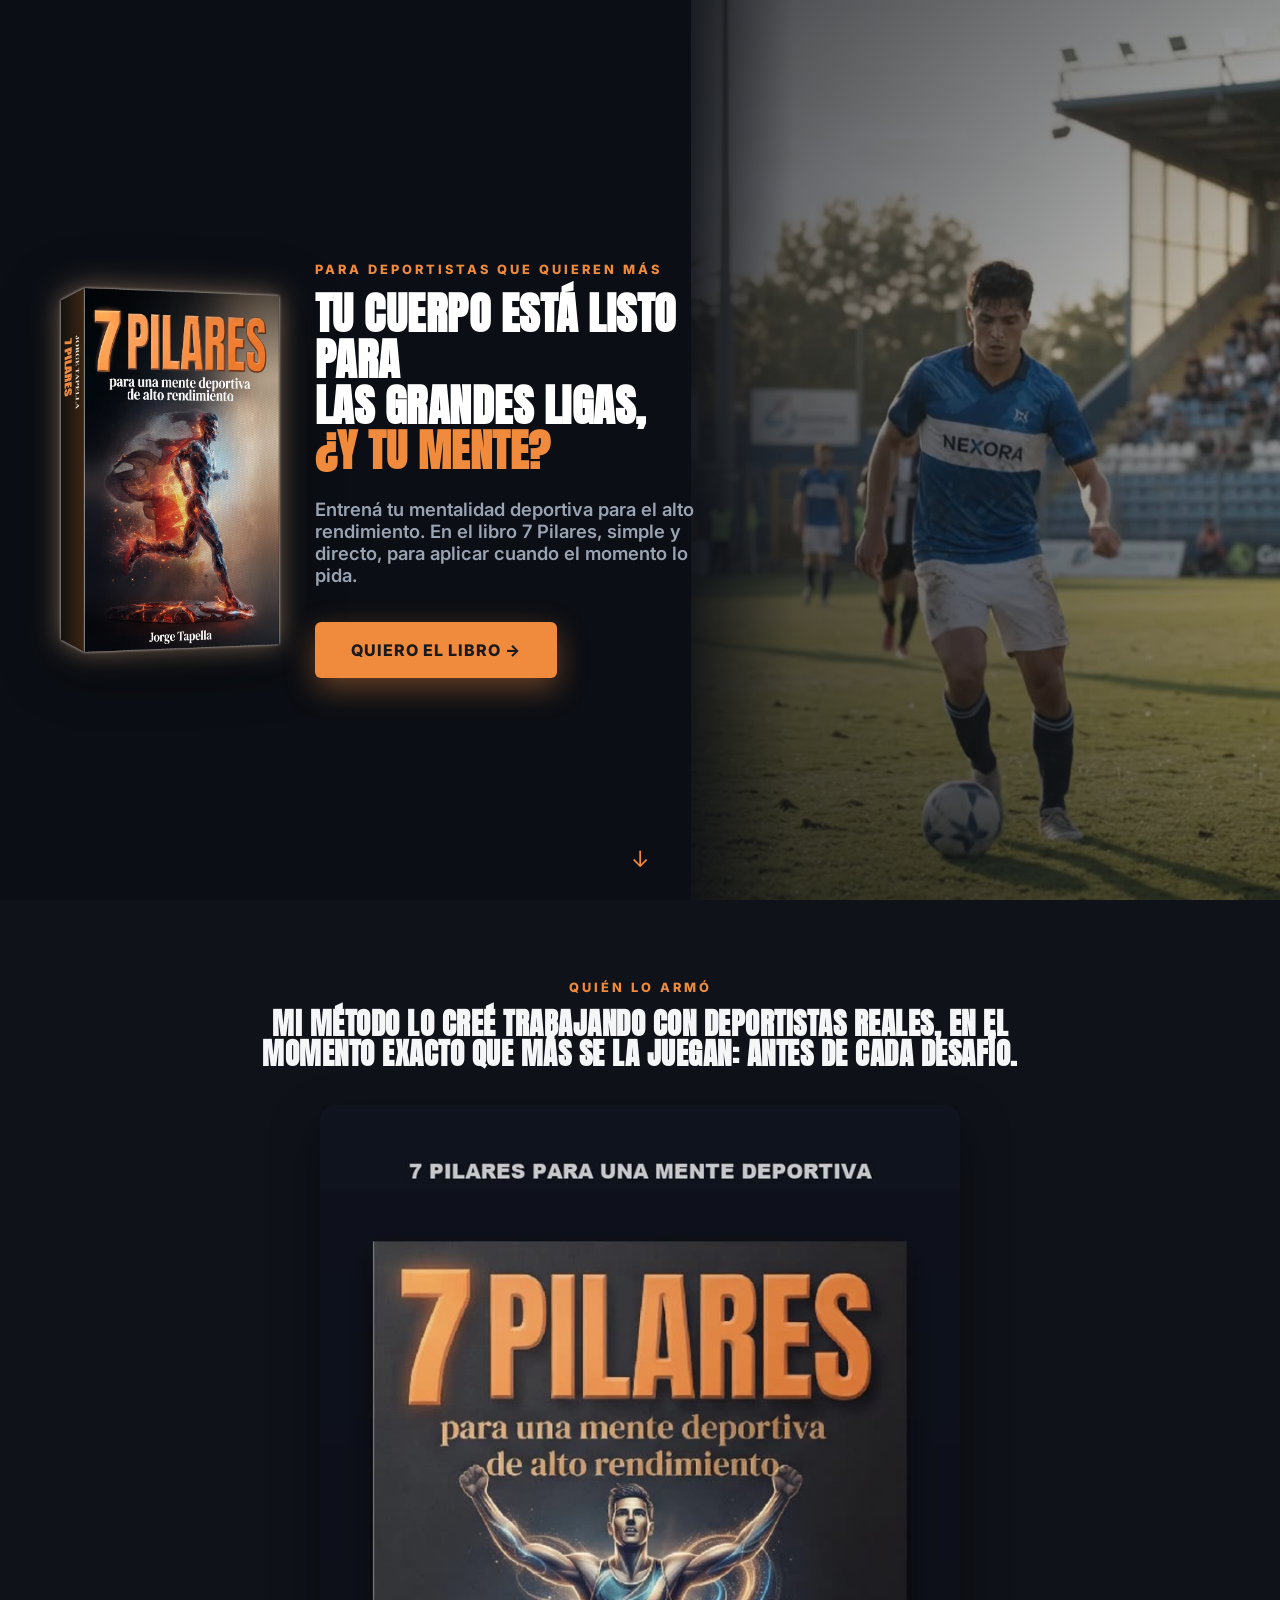
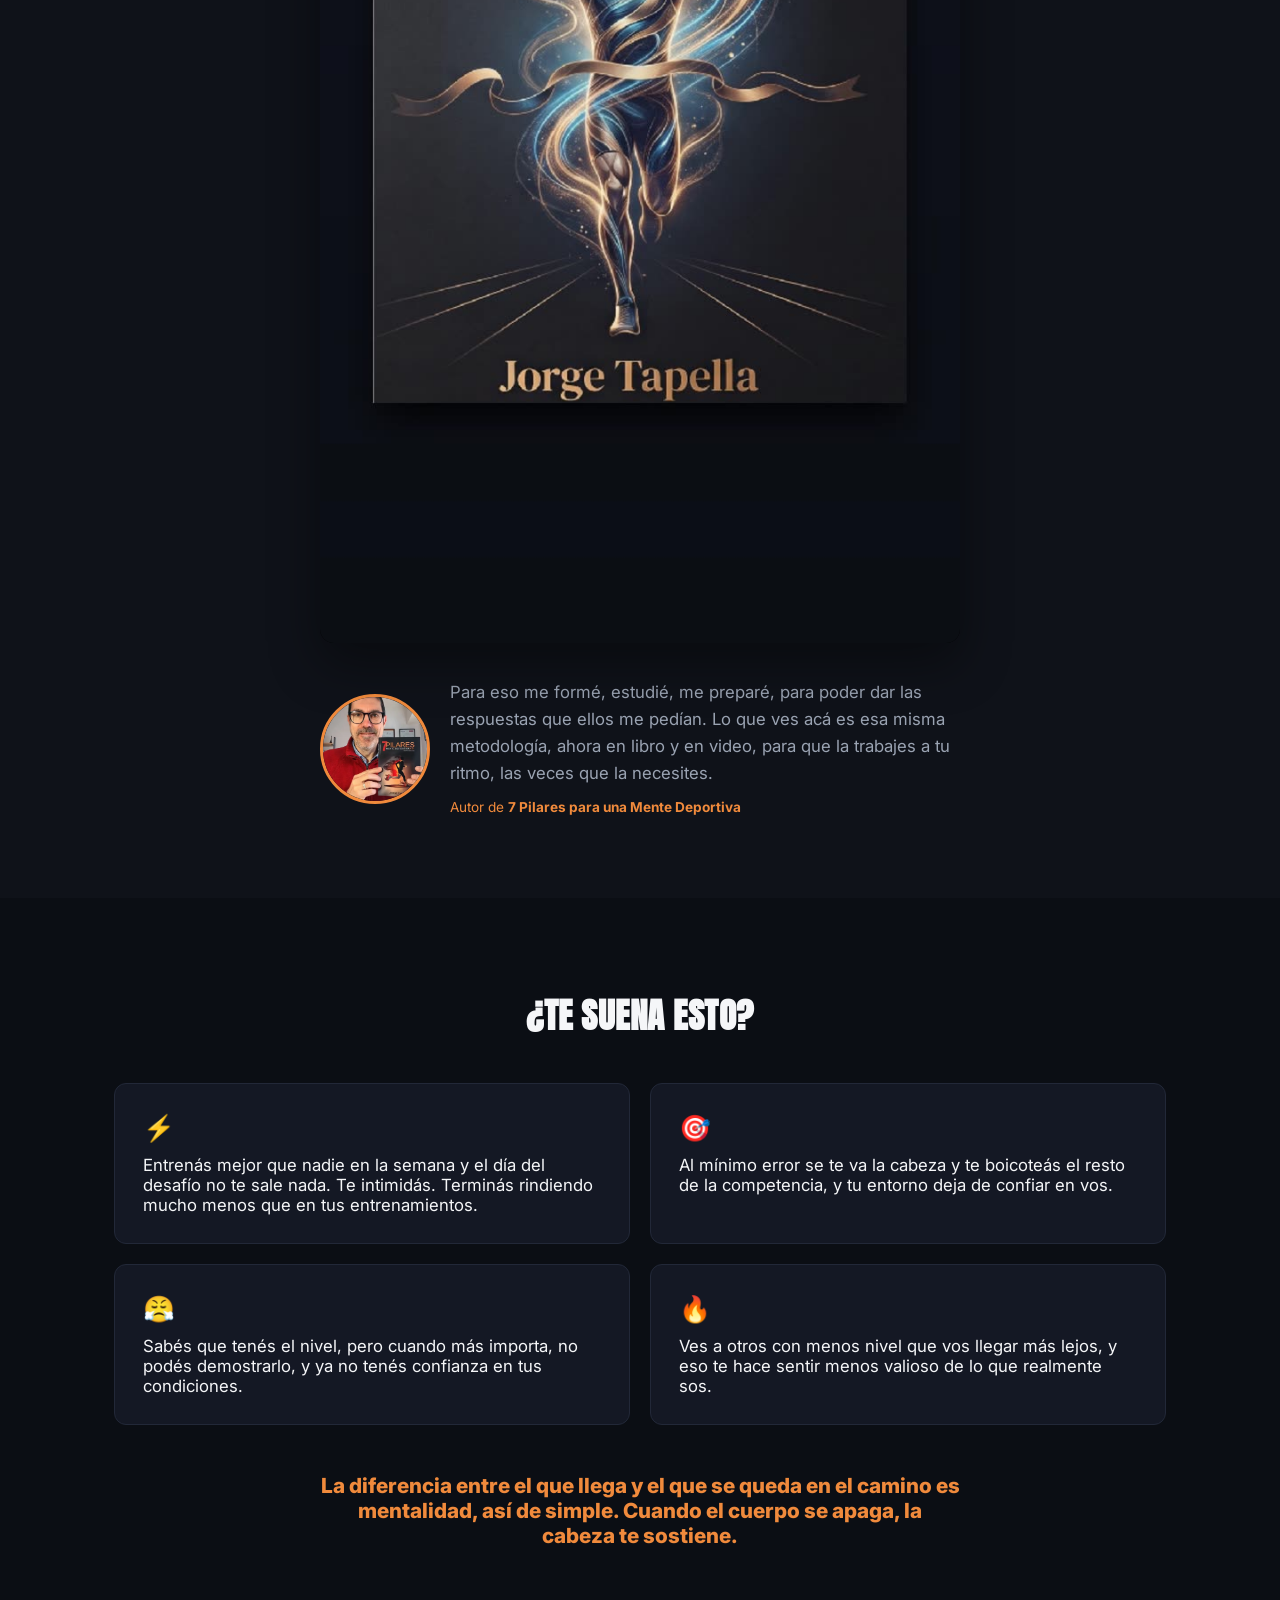
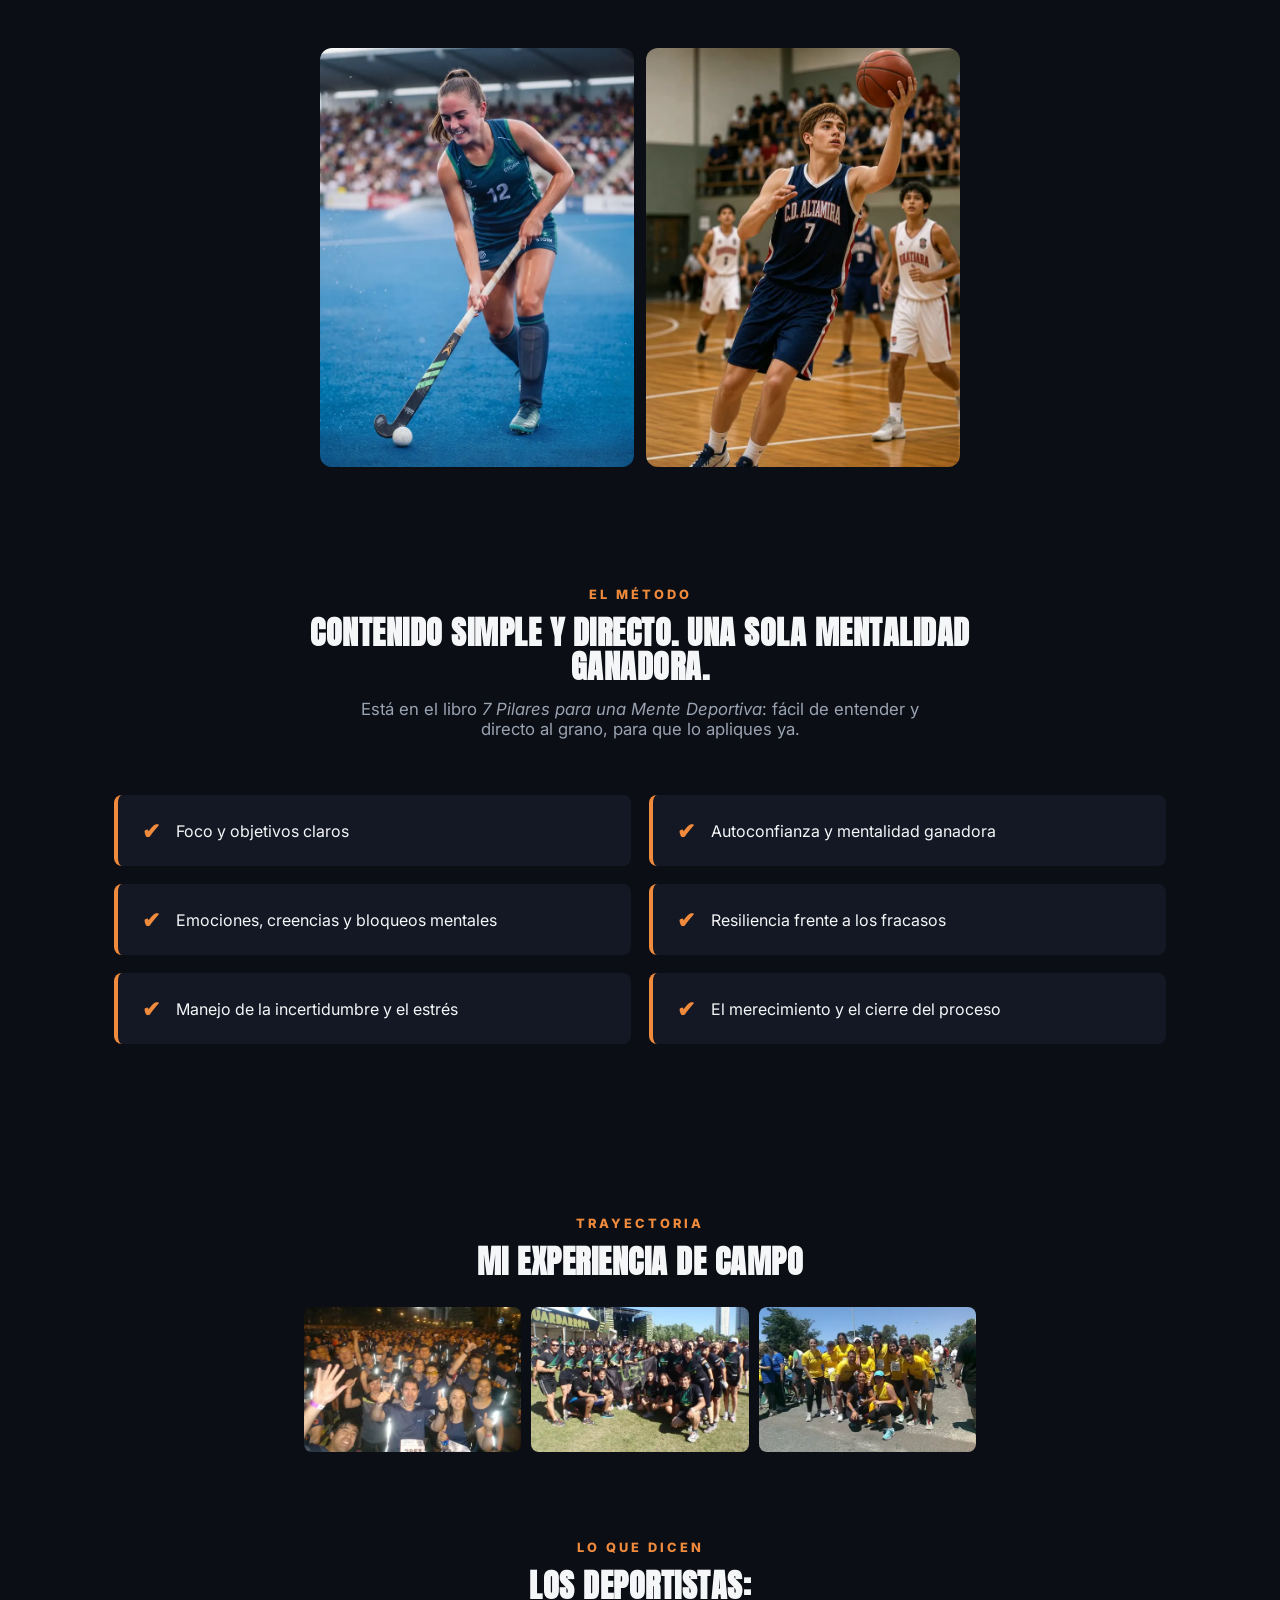
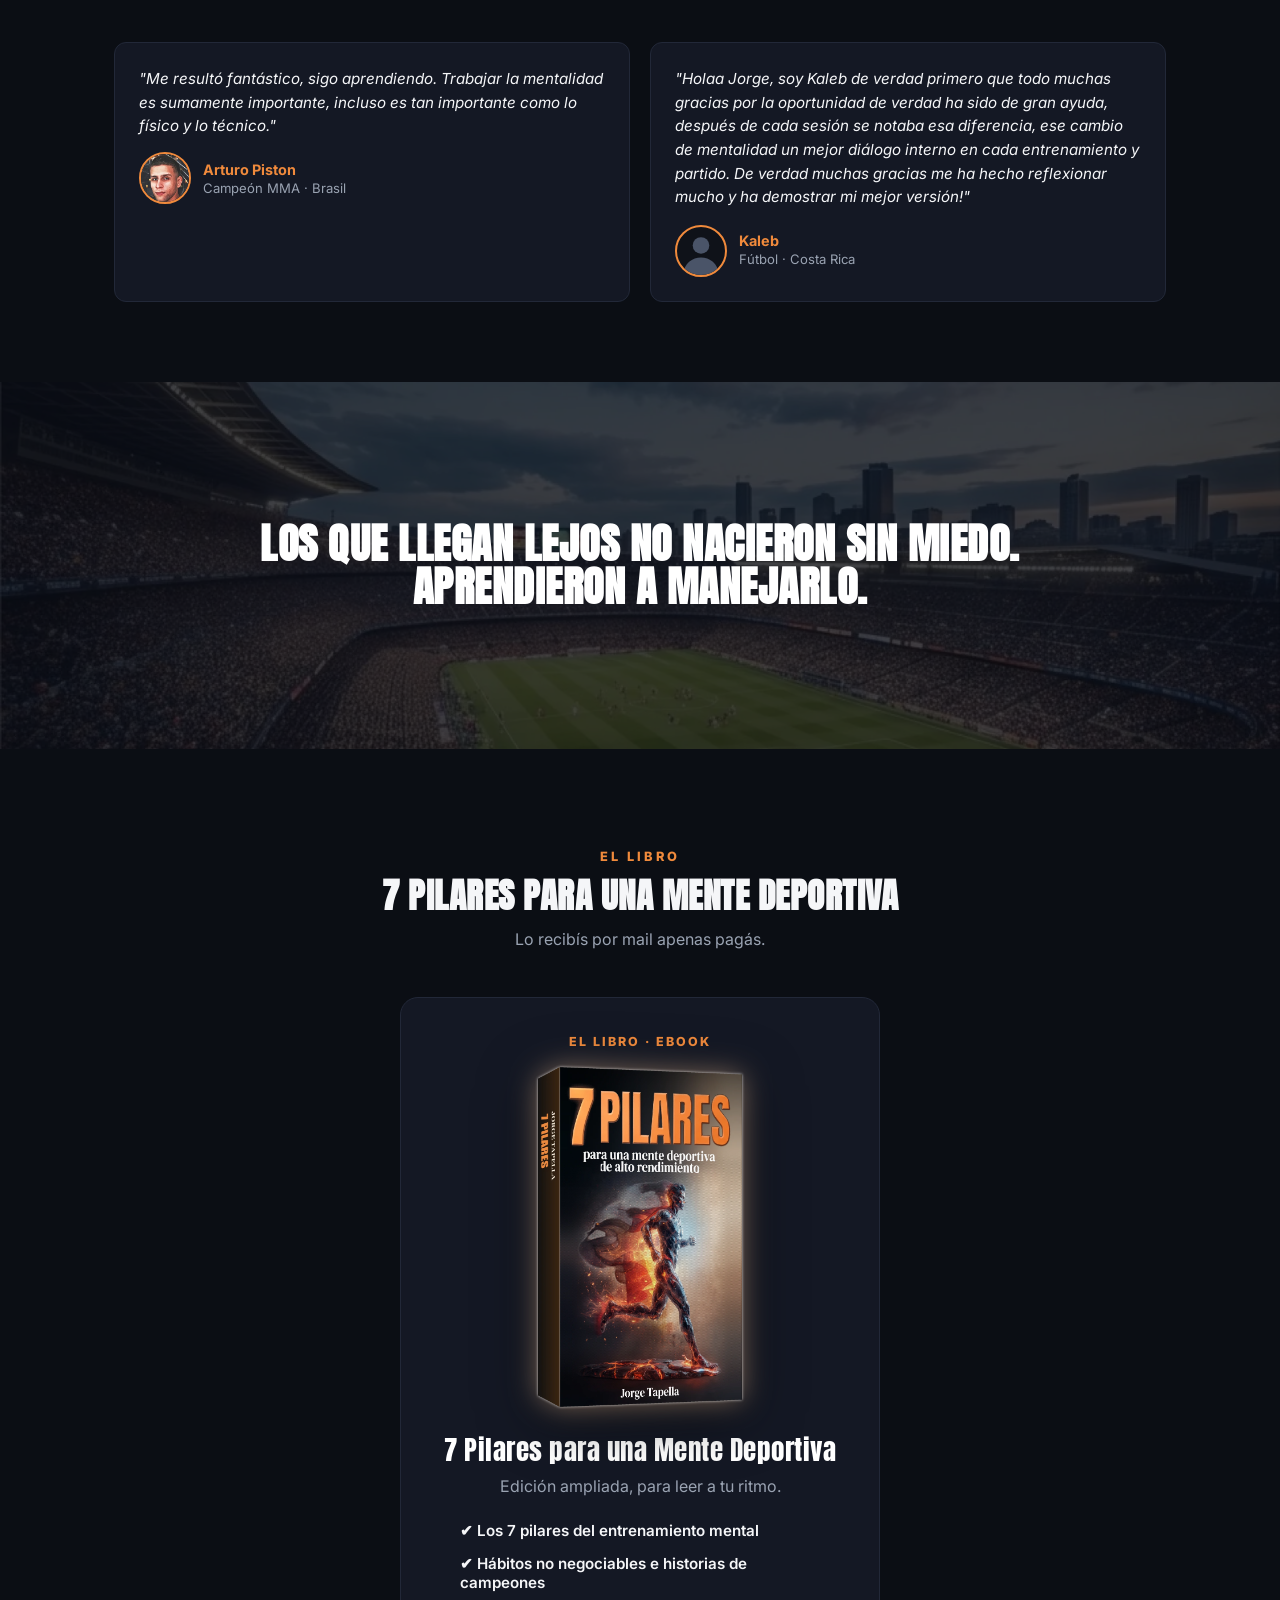
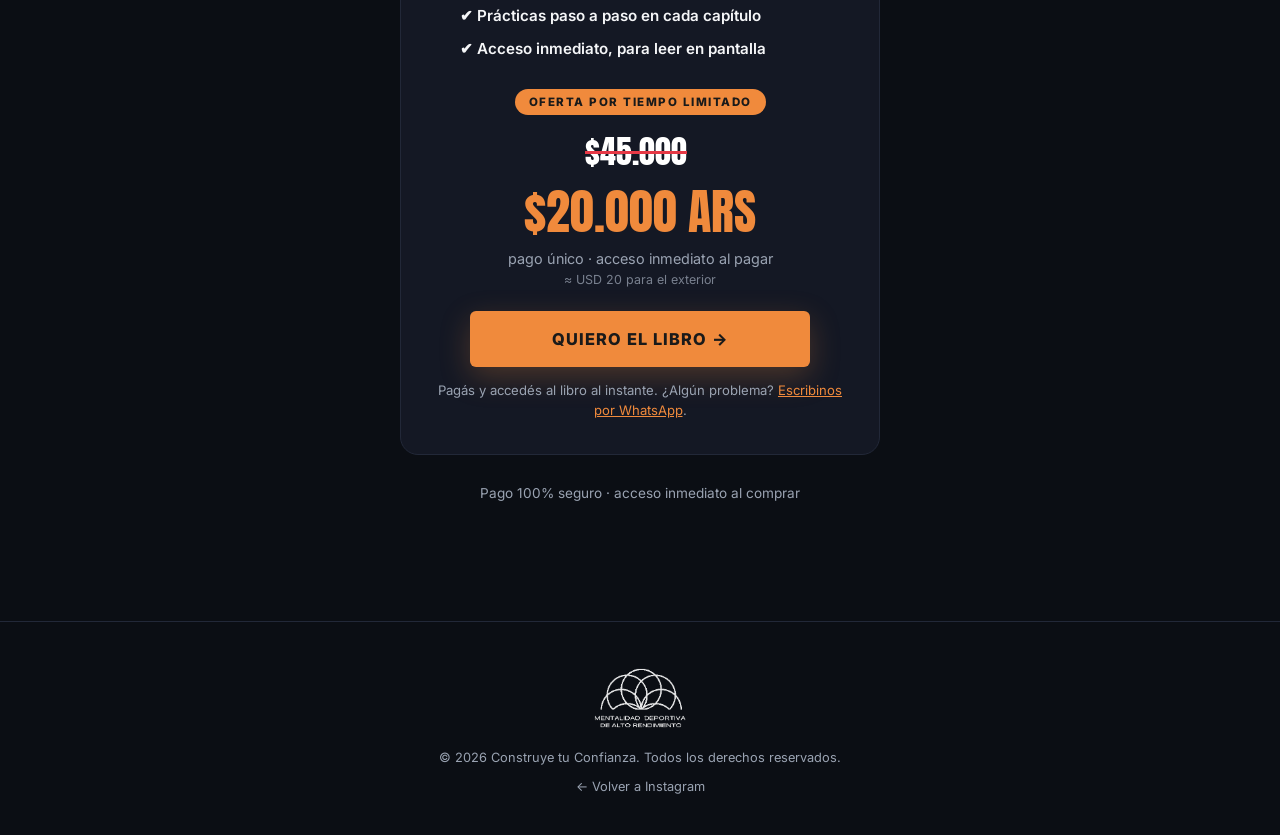
==== social.html @ 89898a54 "Libro: resplandor claro para marcar el contorno Co-Authored-By: Claude Sonnet 5.5 <noreply@anthropic" ====
<!DOCTYPE html>
<html lang="es">
<head>
<meta charset="UTF-8">
<meta name="viewport" content="width=device-width, initial-scale=1.0">
<title>Construye tu Confianza | Libro 7 Pilares de Mentalidad Deportiva</title>
<meta name="description" content="El libro 7 Pilares para una Mente Deportiva: para deportistas que quieren dejar de jugarse el partido en la cabeza antes de enfrentar cada desafío. Ebook, acceso inmediato.">
<link rel="canonical" href="https://tapellaweb-cmd.github.io/mentalidad-deportiva-web/">
<link rel="stylesheet" href="assets/style.css?v=20261014c">
<link rel="preconnect" href="https://fonts.googleapis.com">
<link rel="preconnect" href="https://fonts.gstatic.com" crossorigin>
<link href="https://fonts.googleapis.com/css2?family=Anton&family=Inter:wght@400;600;700;800&display=swap" rel="stylesheet">
<script>
!function(f,b,e,v,n,t,s)
{if(f.fbq)return;n=f.fbq=function(){n.callMethod?
n.callMethod.apply(n,arguments):n.queue.push(arguments)};
if(!f._fbq)f._fbq=n;n.push=n;n.loaded=!0;n.version='2.0';
n.queue=[];t=b.createElement(e);t.async=!0;
t.src=v;s=b.getElementsByTagName(e)[0];
s.parentNode.insertBefore(t,s)}(window, document,'script',
'https://connect.facebook.net/en_US/fbevents.js');
fbq('init', '4065911757006473');
fbq('track', 'PageView');
</script>
<noscript><img height="1" width="1" style="display:none"
src="https://www.facebook.com/tr?id=4065911757006473&ev=PageView&noscript=1"
/></noscript>
</head>
<body>

<header class="hero">
  <video class="hero-bg" id="heroVideo" autoplay muted loop playsinline poster="assets/img/hero-futbol-vertical-poster.jpg">
    <source src="assets/video/hero-futbol-vertical.mp4" type="video/mp4">
  </video>
  <script>
    if (window.matchMedia('(max-width: 767px)').matches) {
      document.getElementById('heroVideo').poster = 'assets/img/hero-futbol-vertical-poster.jpg';
    }
  </script>
  <div class="hero-overlay"></div>
  <div class="hero-split">
    <img class="hero-book" src="assets/img/libro-3d.webp?v=2" alt="Libro 7 Pilares para una Mente Deportiva, de Jorge Tapella" width="357" height="600">
  <div class="hero-content">
    <span class="eyebrow">PARA DEPORTISTAS QUE QUIEREN MÁS</span>
    <h1>TU CUERPO ESTÁ LISTO PARA<br>LAS GRANDES LIGAS,<br><span class="highlight">¿Y TU MENTE?</span></h1>
    <p class="hero-sub">Entrená tu mentalidad deportiva para el alto rendimiento. En el libro 7 Pilares, simple y directo, para aplicar cuando el momento lo pida.</p>
    <a href="#checkout" class="btn btn-primary">QUIERO EL LIBRO →</a>
  </div>
  </div>

  <div class="scroll-cue">↓</div>
</header>

<section class="authority">
  <div class="container">
    <div class="authority-head">
      <span class="eyebrow center">QUIÉN LO ARMÓ</span>
      <h2 class="center">Mi método lo creé trabajando con deportistas reales, en el momento exacto que más se la juegan: antes de cada desafío.</h2>
    </div>
    <div class="authority-video-wrap">
      <video class="authority-video" id="authorityVideo" poster="assets/img/video-libro-poster.jpg?v=5" muted loop autoplay playsinline preload="auto">
        <source src="assets/video/video-libro.mp4?v=5" type="video/mp4">
      </video>
    </div>
    <div class="authority-quote">
      <img class="quote-photo" src="assets/img/jorge-libro.webp" alt="Jorge Tapella, autor de 7 Pilares para una Mente Deportiva" width="110" height="110" loading="lazy">
      <p>Para eso me formé, estudié, me preparé, para poder dar las respuestas que ellos me pedían. Lo que ves acá es esa misma metodología, ahora en libro y en video, para que la trabajes a tu ritmo, las veces que la necesites.<span class="quote-cap">Autor de <strong>7 Pilares para una Mente Deportiva</strong></span></p>
    </div>
  </div>
</section>

<section class="pain">
  <div class="container">
    <h2>¿Te suena esto?</h2>
    <div class="pain-grid">
      <div class="pain-card">
        <span class="pain-icon">⚡</span>
        <p>Entrenás mejor que nadie en la semana y el día del desafío no te sale nada. Te intimidás. Terminás rindiendo mucho menos que en tus entrenamientos.</p>
      </div>
      <div class="pain-card">
        <span class="pain-icon">🎯</span>
        <p>Al mínimo error se te va la cabeza y te boicoteás el resto de la competencia, y tu entorno deja de confiar en vos.</p>
      </div>
      <div class="pain-card">
        <span class="pain-icon">😤</span>
        <p>Sabés que tenés el nivel, pero cuando más importa, no podés demostrarlo, y ya no tenés confianza en tus condiciones.</p>
      </div>
      <div class="pain-card">
        <span class="pain-icon">🔥</span>
        <p>Ves a otros con menos nivel que vos llegar más lejos, y eso te hace sentir menos valioso de lo que realmente sos.</p>
      </div>
    </div>
    <p class="pain-close">La diferencia entre el que llega y el que se queda en el camino es mentalidad, así de simple. Cuando el cuerpo se apaga, la cabeza te sostiene.</p>
  </div>
</section>

<section class="gallery">
  <div class="gallery-strip" id="galleryStrip">
    <img src="assets/img/rugbier-p.webp?v=2" alt="Rugbier joven corriendo con la pelota" width="720" height="960">
    <img src="assets/img/hockey-p.webp" alt="Jugadora de hockey sonriendo con el palo sobre la cancha" width="720" height="960">
    <img src="assets/img/basquet-p.webp?v=2" alt="Basquetbolista joven tirando al aro" width="720" height="960">
    <img src="assets/img/futbolista-p.webp?v=2" alt="Futbolista joven gambeteando con la pelota" width="720" height="960">
    <img src="assets/img/ciclista-p.webp" alt="Ciclista subiendo una montaña de pie sobre los pedales" width="720" height="960">
    <img src="assets/img/ufc-p.webp?v=3" alt="Peleador joven de artes marciales mixtas en el octágono" width="720" height="960">
  </div>
</section>

<section class="method">
  <div class="container">
    <span class="eyebrow center">EL MÉTODO</span>
    <h2 class="center">Contenido simple y directo. Una sola mentalidad ganadora.</h2>
    <p class="method-sub center">Está en el libro <em>7 Pilares para una Mente Deportiva</em>: fácil de entender y directo al grano, para que lo apliques ya.</p>

    <div class="topics-grid">
      <div class="topic"><span class="topic-icon">✔</span><p>Foco y objetivos claros</p></div>
      <div class="topic"><span class="topic-icon">✔</span><p>Autoconfianza y mentalidad ganadora</p></div>
      <div class="topic"><span class="topic-icon">✔</span><p>Emociones, creencias y bloqueos mentales</p></div>
      <div class="topic"><span class="topic-icon">✔</span><p>Resiliencia frente a los fracasos</p></div>
      <div class="topic"><span class="topic-icon">✔</span><p>Manejo de la incertidumbre y el estrés</p></div>
      <div class="topic"><span class="topic-icon">✔</span><p>El merecimiento y el cierre del proceso</p></div>
    </div>
  </div>
</section>

<section class="track">
  <div class="container">
    <span class="eyebrow center">TRAYECTORIA</span>
    <h2 class="center">Mi experiencia de campo</h2>
    <div class="track-carousel">
      <div class="track-strip" id="trackStrip">
        <img src="assets/img/running-1.webp" alt="Equipo de running antes de una carrera nocturna" loading="lazy">
        <img src="assets/img/running-2.webp" alt="Equipo de running con su bandera" loading="lazy">
        <img src="assets/img/running-3.webp" alt="Equipo de running después de una carrera" loading="lazy">
        <img src="assets/img/running-6.webp" alt="Entrenamiento de running al aire libre" loading="lazy">
        <img src="assets/img/running-4.webp" alt="Equipo de running en una maratón" loading="lazy">
        <img src="assets/img/running-5.webp" alt="Equipo de running en una carrera de campo" loading="lazy">
        <img src="assets/img/running-7.webp" alt="Entrenamiento de running en una subida" loading="lazy">
      </div>
    </div>
  </div>
</section>

<section class="testimonials">
  <div class="container">
    <span class="eyebrow center">LO QUE DICEN</span>
    <h2 class="center">Los deportistas:</h2>
    <div class="testimonials-grid t-carousel" id="tStrip">
      <div class="testimonial">
        <p>"Me resultó fantástico, sigo aprendiendo. Trabajar la mentalidad es sumamente importante, incluso es tan importante como lo físico y lo técnico."</p>
        <div class="t-who"><img class="t-photo" src="assets/img/t-arturo.webp" alt="Arturo Piston" width="52" height="52" loading="lazy"><div><strong>Arturo Piston</strong><span>Campeón MMA · Brasil</span></div></div>
      </div>
      <div class="testimonial">
        <p>"Holaa Jorge, soy Kaleb de verdad primero que todo muchas gracias por la oportunidad de verdad ha sido de gran ayuda, después de cada sesión se notaba esa diferencia, ese cambio de mentalidad un mejor diálogo interno en cada entrenamiento y partido. De verdad muchas gracias me ha hecho reflexionar mucho y ha demostrar mi mejor versión!"</p>
        <div class="t-who"><span class="t-sil" aria-hidden="true"><svg viewBox="0 0 52 52" xmlns="http://www.w3.org/2000/svg"><circle cx="26" cy="20" r="9" fill="#4a5468"/><path d="M7 52c0-13 10-19 19-19s19 6 19 19z" fill="#4a5468"/></svg></span><div><strong>Kaleb</strong><span>Fútbol · Costa Rica</span></div></div>
      </div>
      <div class="testimonial">
        <p>"Fue excelente, me ayudó a romper mis inseguridades y plasmar grandes desempeños deportivos. De excelencia."</p>
        <div class="t-who"><img class="t-photo" src="assets/img/t-gabriel.webp" alt="Gabriel Rojas Varela" width="52" height="52" loading="lazy"><div><strong>Gabriel Rojas Varela</strong><span>Arquero profesional · Colombia</span></div></div>
      </div>
      <div class="testimonial">
        <p>"Hola jorge qué tal, la verdad que me encantó, me llevo muchísimas herramientas y una evolución personal muy grande la cual me ayudó a darme cuenta de cuánto quiero ser un profesional y todo lo que tengo que dar para ello, nuevamente muchísimas gracias"</p>
        <div class="t-who"><span class="t-sil" aria-hidden="true"><svg viewBox="0 0 52 52" xmlns="http://www.w3.org/2000/svg"><circle cx="26" cy="20" r="9" fill="#4a5468"/><path d="M7 52c0-13 10-19 19-19s19 6 19 19z" fill="#4a5468"/></svg></span><div><strong>Ezequiel Kesseler</strong><span>Fútbol · Rosario, Argentina</span></div></div>
      </div>
      <div class="testimonial">
        <p>"Me gustó mucho, fue una gran oportunidad. Me hizo reflexionar mucho para lograr mi mejor versión en la cancha, no tengo la menor duda."</p>
        <div class="t-who"><img class="t-photo" src="assets/img/t-esteban.webp" alt="Esteban Bedoya" width="52" height="52" loading="lazy"><div><strong>Esteban Bedoya</strong><span>Futbolista · Ascenso Uruguay</span></div></div>
      </div>
      <div class="testimonial">
        <p>"Me pareció muy bien, me gusto y me ayudó a cambiar mi mentalidad, así como para descubrir algunas fortalezas y debilidades y reflexionar que todo es posible, que lo que piensas atraes y muchas gracias por todo y por su ponencia muy buena, de excelente calidad, gracias!"</p>
        <div class="t-who"><span class="t-sil" aria-hidden="true"><svg viewBox="0 0 52 52" xmlns="http://www.w3.org/2000/svg"><circle cx="26" cy="20" r="9" fill="#4a5468"/><path d="M7 52c0-13 10-19 19-19s19 6 19 19z" fill="#4a5468"/></svg></span><div><strong>Mariana Valverde Santamaría</strong><span>Natación · 19 años · México</span></div></div>
      </div>
      <div class="testimonial">
        <p>"Las clases fueron muy informativas, me sirvieron mucho."</p>
        <div class="t-who"><img class="t-photo" src="assets/img/t-fatima.webp" alt="Fatima Abdul Mesih" width="52" height="52" loading="lazy"><div><strong>Fatima Abdul Mesih</strong><span>Hockey césped · Cataluña, España</span></div></div>
      </div>
      <div class="testimonial">
        <p>"Hola,si me ayudo de mucho y las tareas que nos dabas eran muyyyyy buenas quisiera seguir ..."</p>
        <div class="t-who"><span class="t-sil" aria-hidden="true"><svg viewBox="0 0 52 52" xmlns="http://www.w3.org/2000/svg"><circle cx="26" cy="20" r="9" fill="#4a5468"/><path d="M7 52c0-13 10-19 19-19s19 6 19 19z" fill="#4a5468"/></svg></span><div><strong>Santiago Medina</strong><span>Fútbol · Córdoba, Argentina</span></div></div>
      </div>
      <div class="testimonial">
        <p>"Me sirvió mucho, gracias."</p>
        <div class="t-who"><span class="t-sil" aria-hidden="true"><svg viewBox="0 0 52 52" xmlns="http://www.w3.org/2000/svg"><circle cx="26" cy="20" r="9" fill="#4a5468"/><path d="M7 52c0-13 10-19 19-19s19 6 19 19z" fill="#4a5468"/></svg></span><div><strong>Sebastián Josué Ulate Araya</strong><span>Balonmano · Costa Rica</span></div></div>
      </div>
    </div>
  </div>
</section>

<section class="stadium">
  <div class="stadium-overlay"></div>
  <div class="container stadium-content">
    <h2>Los que llegan lejos no nacieron sin miedo.<br>Aprendieron a manejarlo.</h2>
  </div>
</section>

<section id="checkout" class="offers">
  <div class="container">
    <span class="eyebrow center">EL LIBRO</span>
    <h2 class="center">7 Pilares para una Mente Deportiva</h2>
    <p class="offers-sub center">Lo recibís por mail apenas pagás.</p>

    <div class="offers-grid one">
      <article class="offer">
        <span class="offer-tag">EL LIBRO · EBOOK</span>
        <div class="offer-media"><img src="assets/img/libro-3d.webp?v=2" alt="Libro 7 Pilares para una mente deportiva de alto rendimiento, de Jorge Tapella" width="357" height="600" loading="lazy"></div>
        <h3>7 Pilares para una Mente Deportiva</h3>
        <p class="offer-desc">Edición ampliada, para leer a tu ritmo.</p>
        <ul class="offer-list">
          <li>✔ Los 7 pilares del entrenamiento mental</li>
          <li>✔ Hábitos no negociables e historias de campeones</li>
          <li>✔ Prácticas paso a paso en cada capítulo</li>
          <li>✔ Acceso inmediato, para leer en pantalla</li>
        </ul>
        <div class="price-box">
          <span class="price-tag">OFERTA POR TIEMPO LIMITADO</span>
          <span class="price-strike">$45.000</span>
          <span class="price">$20.000 ARS</span>
          <span class="price-note">pago único · acceso inmediato al pagar</span>
          <span class="price-usd">≈ USD 20 para el exterior</span>
        </div>
        <a href="https://tapellaweb.systeme.io/8af89efc-8979fe55" id="buyBook" class="btn btn-offer" onclick="typeof fbq==='function'&&fbq('track','InitiateCheckout',{content_name:'ebook'})">QUIERO EL LIBRO →</a>
        <p class="offer-note">Pagás y accedés al libro al instante. ¿Algún problema? <a href="https://wa.me/5492494549463?text=Hola%20Jorge%2C%20tengo%20un%20problema%20con%20el%20libro%207%20Pilares" target="_blank" rel="noopener">Escribinos por WhatsApp</a>.</p>
      </article>

    </div>
    <p class="secure-note center">Pago 100% seguro · acceso inmediato al comprar</p>
  </div>
</section>



<footer class="footer">
  <img src="assets/img/logo-badge.png" alt="Mentalidad Deportiva de Alto Rendimiento" class="footer-logo">
  <p>© 2026 Construye tu Confianza. Todos los derechos reservados.</p>
  <a href="https://www.instagram.com/construyetuconfianza/" class="footer-back">← Volver a Instagram</a>
</footer>

<script>
(function(){
  var tr=document.getElementById('galleryStrip'); if(!tr) return;
  var n=tr.children.length, GAP=12, last=0, idx=0;
  for(var k=0;k<2;k++){ var c=tr.children[k].cloneNode(true); c.setAttribute('aria-hidden','true'); c.setAttribute('alt',''); tr.appendChild(c); }
  var reduce=window.matchMedia('(prefers-reduced-motion: reduce)').matches;
  function step(){ return tr.children[0].getBoundingClientRect().width+GAP; }
  ['touchstart','pointerdown'].forEach(function(e){ tr.addEventListener(e,function(){last=Date.now();},{passive:true}); });
  setInterval(function(){
    if(Date.now()-last<6000) return;
    idx=Math.round(tr.scrollLeft/step())+1;
    tr.scrollTo({left:idx*step(),behavior:reduce?'auto':'smooth'});
    if(idx>=n){ setTimeout(function(){ tr.style.scrollSnapType='none'; tr.scrollTo({left:(idx-n)*step(),behavior:'auto'}); requestAnimationFrame(function(){ tr.style.scrollSnapType=''; }); }, reduce?50:700); }
  },3500);
})();

(function(){
  var video = document.getElementById('authorityVideo');
  var unmuteBtn = document.getElementById('videoUnmute');
  if(!video) return;

  var observer = new IntersectionObserver(function(entries){
    entries.forEach(function(entry){
      if(entry.isIntersecting){
        video.play().catch(function(){});
      } else {
        video.pause();
      }
    });
  }, {threshold:0.5});
  observer.observe(video);
})();
</script>
<script>
(function(){
  var tr=document.getElementById('trackStrip'); if(!tr) return;
  var reduce=window.matchMedia('(prefers-reduced-motion: reduce)').matches, last=0, GAP=10;
  function step(){ return tr.children[0].getBoundingClientRect().width+GAP; }
  function cur(){ return Math.round(tr.scrollLeft/step()); }
  function next(){
    var end=tr.scrollLeft>=tr.scrollWidth-tr.clientWidth-4;
    tr.scrollTo({left:end?0:(cur()+1)*step(),behavior:reduce?'auto':'smooth'});
  }
  ['touchstart','pointerdown'].forEach(function(e){ tr.addEventListener(e,function(){last=Date.now();},{passive:true}); });
  setInterval(function(){ if(Date.now()-last>6000) next(); },3000);
})();
</script>
<script>
(function(){
  var tr=document.getElementById('tStrip'); if(!tr) return;
  var reduce=window.matchMedia('(prefers-reduced-motion: reduce)').matches, last=0, GAP=20;
  function step(){ return tr.children[0].getBoundingClientRect().width+GAP; }
  function cur(){ return Math.round(tr.scrollLeft/step()); }
  function next(){
    var end=tr.scrollLeft>=tr.scrollWidth-tr.clientWidth-4;
    tr.scrollTo({left:end?0:(cur()+1)*step(),behavior:reduce?'auto':'smooth'});
  }
  ['touchstart','pointerdown'].forEach(function(e){ tr.addEventListener(e,function(){last=Date.now();},{passive:true}); });
  setInterval(function(){ if(Date.now()-last>6000) next(); },4500);
})();
</script>
<script>
(function(){var vs=document.querySelectorAll('video[autoplay]');
function go(){vs.forEach(function(v){v.muted=true;var p=v.play();if(p&&p.catch)p.catch(function(){});});}
go();document.addEventListener('DOMContentLoaded',go);window.addEventListener('load',go);
['touchstart','touchend','scroll','click'].forEach(function(e){window.addEventListener(e,function h(){go();window.removeEventListener(e,h);},{passive:true});});
})();
</script>
</body>
</html>
---- assets/style.css ----
:root{
  --bg:#0b0e14;
  --gold:#f08a3c;
  --red:#e63946;
  --ink:#f5f6f8;
  --muted:#9aa3b2;
}
*{box-sizing:border-box;margin:0;padding:0;}
html{scroll-behavior:smooth;}
body{
  font-family:'Inter',sans-serif;
  background:var(--bg);
  color:var(--ink);
  overflow-x:hidden;
}
h1,h2{font-family:'Anton',sans-serif;text-transform:uppercase;letter-spacing:0.5px;line-height:1.05;}
.container{max-width:1100px;margin:0 auto;padding:0 24px;}
.center{text-align:center;}
.eyebrow{display:block;color:var(--gold);font-weight:800;letter-spacing:3px;font-size:0.8rem;margin-bottom:14px;}

/* NAV */
.nav{
  position:absolute;top:0;left:0;right:0;
  display:flex;justify-content:space-between;align-items:center;
  padding:24px 32px;z-index:10;
}
.logo{height:104px;}
.btn{
  display:inline-block;font-weight:800;text-decoration:none;
  padding:14px 28px;border-radius:6px;text-transform:uppercase;letter-spacing:1px;
  font-size:0.85rem;transition:transform .15s ease, box-shadow .15s ease;
}
.btn-nav{background:var(--gold);color:#1a1a1a;padding:10px 20px;font-size:0.75rem;}
.btn-primary{background:var(--gold);color:#1a1a1a;font-size:1rem;padding:18px 36px;box-shadow:0 10px 30px rgba(240,138,60,.4);}
.btn-primary:hover{transform:translateY(-2px);box-shadow:0 14px 36px rgba(230,57,70,.55);}
.btn-lg{font-size:1.15rem;padding:22px 44px;}

/* HERO */
.hero{
  position:relative;min-height:100vh;
  display:flex;flex-direction:column;align-items:center;justify-content:center;
  text-align:center;padding:120px 24px 80px;
}
.hero-bg{
  position:absolute;inset:0;
  width:100%;height:100%;
  object-fit:cover;object-position:center 14%;
  background:#000;
}
@media(max-width:767px){
  .hero-bg{object-position:center center;}
}
.hero-overlay{
  position:absolute;inset:0;
  background:linear-gradient(180deg, rgba(11,14,20,.55) 0%, rgba(11,14,20,.75) 55%, rgba(11,14,20,.97) 100%);
}
.hero-content{position:relative;z-index:2;max-width:820px;}
.hero h1{font-size:clamp(2.6rem,7vw,4.6rem);color:#fff;}
.highlight{color:var(--gold);}
.hero-sub{
  margin:24px auto 36px;max-width:560px;
  font-size:1.15rem;color:var(--muted);font-weight:600;
}
.hero-price{margin-top:16px;color:var(--muted);font-size:1rem;}
.price-strike{text-decoration:line-through;opacity:.6;margin-right:8px;}
.price-launch{color:var(--gold);font-weight:800;}
.scroll-cue{
  position:absolute;bottom:28px;left:50%;transform:translateX(-50%);
  font-size:1.4rem;color:var(--gold);z-index:2;animation:bounce 2s infinite;
}
@keyframes bounce{0%,100%{transform:translate(-50%,0);}50%{transform:translate(-50%,10px);}}

/* PAIN */
.pain{padding:100px 0 80px;}
.pain h2{font-size:2.2rem;text-align:center;margin-bottom:48px;}
.pain-grid{
  display:grid;grid-template-columns:repeat(2,1fr);gap:20px;margin-bottom:48px;
}
.pain-card{
  background:#141824;border:1px solid #222838;border-radius:12px;
  padding:28px;font-size:1.05rem;color:var(--ink);
}
.pain-icon{font-size:1.6rem;display:block;margin-bottom:12px;}
.pain-close{
  text-align:center;font-size:1.3rem;font-weight:800;max-width:640px;margin:0 auto;
  color:var(--gold);
}

/* GALLERY / CAROUSEL */
.gallery{padding:20px 24px;}
.carousel{max-width:640px;margin:0 auto;border-radius:14px;overflow:hidden;}
.carousel-track{
  display:flex;width:100%;
  transition:transform .6s cubic-bezier(.65,0,.35,1);
  -webkit-transform:translateX(0);transform:translateX(0);
  will-change:transform;-webkit-backface-visibility:hidden;backface-visibility:hidden;
  touch-action:pan-y;
}
.carousel-slide{flex:0 0 100%;width:100%;position:relative;padding-top:75%;-webkit-transform:translateZ(0);transform:translateZ(0);}
.carousel-slide img{position:absolute;inset:0;width:100%;height:100%;object-fit:cover;display:block;-webkit-transform:translateZ(0);transform:translateZ(0);}
.carousel-slide{overflow:hidden;}
.carousel-slide.contain{background:#0b0e14;}
.carousel-slide.contain::before{content:"";position:absolute;inset:-30px;background:var(--bg) center/cover;filter:blur(28px) brightness(.55);}
.carousel-slide.contain img{object-fit:contain;z-index:1;}
.gallery-strip{max-width:640px;margin:0 auto;display:flex;gap:12px;overflow-x:auto;scroll-snap-type:x mandatory;scrollbar-width:none;-webkit-overflow-scrolling:touch;}
.gallery-strip::-webkit-scrollbar{display:none;}
.gallery-strip img{height:auto;min-width:0;flex:0 0 calc((100% - 12px)/2);aspect-ratio:3/4;object-fit:cover;border-radius:12px;scroll-snap-align:start;display:block;}
.carousel-dots{display:flex;justify-content:center;gap:10px;margin-top:16px;}
.carousel-dot{
  width:9px;height:9px;border-radius:50%;border:none;padding:0;
  background:#2a3040;cursor:pointer;transition:background .2s ease,transform .2s ease;
}
.carousel-dot.is-active{background:var(--gold);transform:scale(1.2);}

/* METHOD */
.method{padding:100px 0 60px;}
.method h2{font-size:2rem;max-width:700px;margin:0 auto 16px;}
.method-sub{color:var(--muted);max-width:560px;margin:0 auto 56px;font-size:1.05rem;}
.topics-grid{
  display:grid;grid-template-columns:repeat(2,1fr);gap:18px;margin-bottom:56px;
}
.topic{
  background:#141824;border-left:4px solid var(--gold);border-radius:8px;
  padding:22px 24px;display:flex;gap:16px;align-items:center;
}
.topic-icon{font-size:1.4rem;font-weight:800;color:var(--gold);flex:none;}
.topic p{font-size:1rem;color:var(--ink);}
.bonus-strip{
  display:grid;grid-template-columns:repeat(3,1fr);gap:18px;
  border-top:1px solid #222838;padding-top:40px;
}
.bonus{text-align:center;}
.bonus strong{display:block;color:var(--gold);font-size:1rem;margin-bottom:6px;}
.bonus span{color:var(--muted);font-size:0.9rem;}

/* AUTHORITY */
.authority{padding:80px 0;background:#0f1219;}
.authority-grid{
  display:grid;grid-template-columns:320px 1fr;gap:48px;align-items:center;
}
.authority-video-wrap{position:relative;}
.authority-video{width:100%;border-radius:14px;display:block;background:#000;box-shadow:0 20px 50px rgba(0,0,0,.4);}
.video-unmute{
  display:none;align-items:center;gap:8px;position:absolute;left:50%;bottom:18px;
  transform:translateX(-50%);background:rgba(11,14,20,.85);color:#fff;border:1px solid rgba(255,255,255,.25);
  border-radius:999px;padding:10px 18px;font-size:0.85rem;font-weight:700;cursor:pointer;
  animation:pulse 1.8s infinite;white-space:nowrap;
}
@keyframes pulse{0%,100%{box-shadow:0 0 0 0 rgba(240,138,60,.35);}50%{box-shadow:0 0 0 8px rgba(240,138,60,0);}}
.authority-text h2{font-size:1.8rem;margin:14px 0 18px;}
.authority-text p{color:var(--muted);font-size:1.05rem;line-height:1.6;}

/* TRACK RECORD */
.track{padding:56px 0 8px;}
.track .container{max-width:720px;}
.track h2{font-size:2rem;margin:10px 0 28px;}
.track-strip{display:flex;gap:10px;overflow-x:auto;scroll-snap-type:x mandatory;scrollbar-width:none;-webkit-overflow-scrolling:touch;}
.track-strip::-webkit-scrollbar{display:none;}
.track-strip img{min-width:0;flex:0 0 calc((100% - 20px)/3);aspect-ratio:3/2;object-fit:cover;object-position:center 40%;border-radius:8px;scroll-snap-align:start;display:block;}


.authority-head{margin-bottom:36px;}
.authority-head h2{font-size:1.8rem;max-width:760px;margin:14px auto 0;}
.authority-video-wrap{max-width:640px;margin:0 auto;position:relative;}
.authority-quote{display:flex;align-items:center;gap:20px;max-width:640px;margin:36px auto 0;}
.quote-photo{width:110px;height:110px;border-radius:50%;object-fit:cover;flex:none;border:3px solid var(--gold);}
.authority-quote p{margin:0;text-align:left;color:var(--muted);font-size:1.05rem;line-height:1.6;}
.quote-cap{display:block;margin-top:10px;color:var(--gold);font-size:.85rem;}

/* TESTIMONIALS */
.testimonials{padding:80px 0;}
.testimonials h2{font-size:2rem;margin:10px 0 40px;}
.testimonials-grid{display:grid;grid-template-columns:repeat(2,1fr);gap:20px;}
.testimonials-grid.t-carousel{display:flex;gap:20px;overflow-x:auto;scroll-snap-type:x mandatory;scrollbar-width:none;-webkit-overflow-scrolling:touch;}
.t-carousel::-webkit-scrollbar{display:none;}
.t-carousel .testimonial{min-width:0;flex:0 0 calc((100% - 20px)/2);scroll-snap-align:start;}
.t-sil{width:52px;height:52px;border-radius:50%;border:2px solid var(--gold);overflow:hidden;background:#0f1219;flex:none;display:block;}
.t-sil svg{width:100%;height:100%;display:block;}
.testimonial{
  background:#141824;border:1px solid #222838;border-radius:12px;
  padding:24px;display:flex;flex-direction:column;gap:10px;
}
.testimonial p{color:var(--ink);font-size:0.95rem;line-height:1.55;font-style:italic;}
.testimonial strong{color:var(--gold);font-size:0.9rem;}
.testimonial span{color:var(--muted);font-size:0.82rem;margin-top:-6px;}
.t-who{display:flex;align-items:center;gap:12px;margin-top:4px;}
.t-who strong,.t-who span{display:block;}
.t-who span{margin-top:2px;}
.t-photo{width:52px;height:52px;border-radius:50%;object-fit:cover;border:2px solid var(--gold);flex:none;}

/* STADIUM CTA BANNER */
.stadium{
  position:relative;padding:140px 24px;text-align:center;
  background:url('img/estadio.webp') center 40%/cover no-repeat;
}
.stadium-overlay{
  position:absolute;inset:0;background:rgba(11,14,20,.78);
}
.stadium-content{position:relative;z-index:2;}
.stadium h2{font-size:clamp(1.8rem,4vw,2.6rem);color:#fff;max-width:760px;margin:0 auto;}

/* CTA / CHECKOUT */
.cta{padding:100px 0 120px;}
.cta-box{
  max-width:560px;margin:0 auto;background:#141824;border:1px solid #222838;
  border-radius:18px;padding:56px 40px;text-align:center;
}
.cta h2{font-size:2rem;margin-bottom:28px;}
.cta-list{list-style:none;text-align:left;max-width:360px;margin:0 auto 32px;}
.cta-list li{padding:8px 0;color:var(--ink);font-weight:600;}
.price-box{margin-bottom:28px;}
.price-box .price-strike{display:block;font-family:'Anton',sans-serif;font-size:2.4rem;color:#fff;text-decoration:line-through;text-decoration-color:var(--red);text-decoration-thickness:3px;opacity:1;margin-bottom:6px;}
.price{display:block;font-family:'Anton',sans-serif;font-size:3rem;color:var(--gold);}
.price-note{color:var(--muted);font-size:0.9rem;}
.price-usd{display:block;color:var(--muted);font-size:0.78rem;margin-top:4px;opacity:.75;}
.secure-note{margin-top:16px;color:var(--muted);font-size:0.85rem;}

/* FOOTER */
.footer{text-align:center;padding:40px 24px;border-top:1px solid #222838;}
.footer-logo{height:72px;opacity:.9;margin-bottom:12px;}
.footer p{color:var(--muted);font-size:0.8rem;}
.footer-back{display:inline-block;margin-top:14px;color:var(--muted);font-size:0.8rem;text-decoration:none;}
.footer-back:hover{color:var(--gold);}

@media (max-width:760px){
  .pain-grid,.topics-grid,.testimonials-grid{grid-template-columns:1fr;}
  .t-carousel .testimonial{flex-basis:88%;}
  .track-strip img{flex-basis:calc((100% - 10px)/2);}
  .bonus-strip{grid-template-columns:1fr;gap:28px;}
  .authority-grid{grid-template-columns:1fr;text-align:center;}
  .authority-video{max-width:300px;margin:0 auto;}
  .authority-quote{flex-direction:column;text-align:center;}
  .authority-quote p{text-align:center;}
  }

/* MENTOR BOX (separate track, own card) */
.mentor-box{
  max-width:560px;margin:36px auto 0;background:#1c1710;border:1px solid rgba(240,138,60,.35);
  border-radius:18px;padding:44px 40px;text-align:center;
}
.mentor-title{font-size:1.3rem;color:#fff;margin-bottom:20px;}
.mentor-box .price-box{margin-bottom:24px;}
.btn-mentor{background:var(--gold);color:#1a1a1a;font-size:1rem;padding:16px 32px;}
.btn-mentor:hover{transform:translateY(-2px);box-shadow:0 10px 26px rgba(240,138,60,.35);}
.mentor-note{color:var(--muted);font-size:0.85rem;margin-top:12px;}

/* OFERTAS: LIBRO + CURSO */
.offers{padding:100px 0 120px;}
.offers .container{max-width:1080px;}
.offers h2{font-size:2.2rem;margin-bottom:14px;}
.offers-sub{color:var(--muted);max-width:620px;margin:0 auto 48px;}
.offers-grid{display:grid;grid-template-columns:1fr 1fr;gap:28px;align-items:stretch;}
.offer{position:relative;display:flex;flex-direction:column;background:#141824;border:1px solid #222838;border-radius:18px;padding:36px 30px 34px;text-align:center;}
.offer-featured{border:1px solid rgba(240,138,60,.55);background:#171b29;box-shadow:0 0 0 1px rgba(240,138,60,.15),0 20px 60px rgba(0,0,0,.4);}
.offer-badge{position:absolute;top:-14px;left:50%;transform:translateX(-50%);background:var(--gold);color:#1a1a1a;font-size:.72rem;font-weight:800;letter-spacing:1.5px;padding:7px 16px;border-radius:999px;}
.offer-tag{display:block;color:var(--gold);font-size:.78rem;font-weight:800;letter-spacing:2px;margin-bottom:18px;}
.offer-media{height:340px;display:flex;align-items:center;justify-content:center;margin-bottom:22px;}
.offer-media img{max-height:100%;max-width:100%;width:auto;height:auto;object-fit:contain;filter:drop-shadow(0 18px 24px rgba(0,0,0,.5));}
.offer h3{font-family:'Anton',sans-serif;font-weight:400;font-size:1.7rem;letter-spacing:.5px;margin-bottom:6px;color:#fff;}
.offer-desc{color:var(--muted);margin-bottom:18px;}
.offer-list{list-style:none;text-align:left;max-width:360px;margin:0 auto 24px;flex:1;}
.offer-list li{padding:7px 0;color:var(--ink);font-weight:600;font-size:.95rem;}
.offer .price-box{margin-bottom:24px;}
.btn-offer{display:inline-block;align-self:center;width:100%;max-width:340px;box-sizing:border-box;text-align:center;font-size:1.02rem;padding:18px 20px;}
.offer:not(.offer-featured) .btn-offer{background:var(--gold);color:#1a1a1a;box-shadow:0 10px 30px rgba(240,138,60,.25);}
.offer:not(.offer-featured) .btn-offer:hover{transform:translateY(-2px);box-shadow:0 14px 36px rgba(240,138,60,.4);}
.offers .secure-note.center{text-align:center;margin-top:30px;}
@media (max-width:860px){
  .offers{padding:70px 0 90px;}
  .offers-grid{grid-template-columns:1fr;gap:42px;}
  .offer-media{height:300px;}
}

.offer-note{color:var(--muted);font-size:.82rem;margin-top:14px;line-height:1.5;}
.offer-note a{color:var(--gold);}

/* MODAL DE DATOS (libro) */
.modal{position:fixed;inset:0;z-index:1000;display:flex;align-items:center;justify-content:center;padding:20px;background:rgba(5,7,12,.8);}
.modal[hidden]{display:none;}
body.modal-open{overflow:hidden;}
.modal-box{position:relative;width:100%;max-width:420px;background:#141824;border:1px solid rgba(240,138,60,.45);border-radius:18px;padding:34px 28px 26px;box-shadow:0 30px 80px rgba(0,0,0,.6);}
.modal-box h3{font-family:'Anton',sans-serif;font-weight:400;font-size:1.6rem;color:#fff;margin-bottom:8px;}
.modal-sub{color:var(--muted);font-size:.92rem;margin-bottom:20px;}
.modal-close{position:absolute;top:10px;right:14px;background:none;border:0;color:var(--muted);font-size:2rem;line-height:1;cursor:pointer;}
.modal-close:hover{color:#fff;}
.modal-box label{display:block;color:var(--ink);font-weight:700;font-size:.85rem;margin-bottom:14px;}
.modal-box input{display:block;width:100%;box-sizing:border-box;margin-top:6px;padding:14px;border-radius:10px;border:1px solid #2a3350;background:#0b0e14;color:#fff;font:inherit;font-size:1rem;}
.modal-box input:focus{outline:2px solid var(--gold);border-color:var(--gold);}
.modal-err{color:#ff8a93;font-size:.85rem;margin:-4px 0 12px;}
.modal-go{width:100%;box-sizing:border-box;border:0;cursor:pointer;margin-top:4px;padding:16px;}
.modal-priv{color:var(--muted);font-size:.75rem;text-align:center;margin-top:12px;}

.modal-hint{color:var(--gold);font-size:.85rem;margin:-4px 0 12px;}
.modal-hint button{background:none;border:0;color:#fff;font:inherit;font-weight:800;text-decoration:underline;cursor:pointer;padding:0;}

.modal-warn{color:#ffd166;font-size:.85rem;font-weight:700;line-height:1.4;margin:2px 0 14px;}
.modal-fast{color:var(--muted);font-size:.82rem;text-align:center;line-height:1.5;margin-top:14px;}
.modal-fast a{color:var(--gold);font-weight:700;}

.offers-grid.one{grid-template-columns:1fr;max-width:480px;margin-left:auto;margin-right:auto;}

/* HERO con libro */
.hero-split{position:relative;z-index:2;display:flex;flex-direction:column;align-items:center;gap:28px;max-width:1000px;width:100%;}
.hero-book{width:min(46vw,210px);height:auto;filter:drop-shadow(0 18px 40px rgba(0,0,0,.6));}
@media(min-width:900px){
  .hero-split{flex-direction:row;justify-content:center;gap:64px;}
  .hero-book{width:min(30vw,340px);flex:0 0 auto;}
  .hero-split .hero-content{text-align:left;max-width:560px;}
  .hero-split .hero-sub{margin-left:0;margin-right:0;}
}

/* Hero en compu: el video llena todo el alto a la derecha para que se vea la cara */
@media(min-width:900px){
  .hero{background:#0b0e14;}
  .hero-bg{left:auto;right:0;width:46%;object-fit:cover;object-position:center 12%;}
  .hero-overlay{background:linear-gradient(90deg,#0b0e14 0%,#0b0e14 52%,rgba(11,14,20,.55) 62%,rgba(11,14,20,.15) 100%),linear-gradient(180deg,rgba(11,14,20,.35) 0%,rgba(11,14,20,0) 40%,rgba(11,14,20,.55) 100%);}
  .hero-split{max-width:none;width:54%;margin-right:auto;margin-left:3%;gap:36px;}
  .hero-book{width:min(17vw,240px);}
  .hero-split .hero-content{max-width:460px;}
  .hero h1{font-size:clamp(2.2rem,3.4vw,3.6rem);}
}

/* Hero en celular: la cara del futbolista libre; el libro chico a un costado */
@media(max-width:899px){
  .hero{justify-content:flex-end;padding:100px 24px 44px;}
  .hero-split{position:static;gap:0;}
  .hero-book{position:absolute;top:22px;left:14px;width:112px;z-index:3;filter:drop-shadow(0 10px 22px rgba(0,0,0,.7));}
  .hero-split .hero-content{max-width:100%;}
  .hero h1{font-size:clamp(2.1rem,9.2vw,3rem);}
}

/* Oferta por tiempo limitado */
.price-box .price-tag{display:inline-block;background:var(--gold);color:#1a1a1a;font-size:.72rem;font-weight:800;letter-spacing:1.5px;padding:6px 14px;border-radius:999px;margin-bottom:12px;}
.offer .price-box .price-strike{font-size:2rem;margin-bottom:0;}

/* Resplandor claro para que el libro se recorte del fondo oscuro */
.hero-book,.offer-media img{filter:drop-shadow(0 0 1.5px rgba(255,255,255,.75)) drop-shadow(0 0 14px rgba(255,205,160,.45)) drop-shadow(0 12px 26px rgba(0,0,0,.55));}
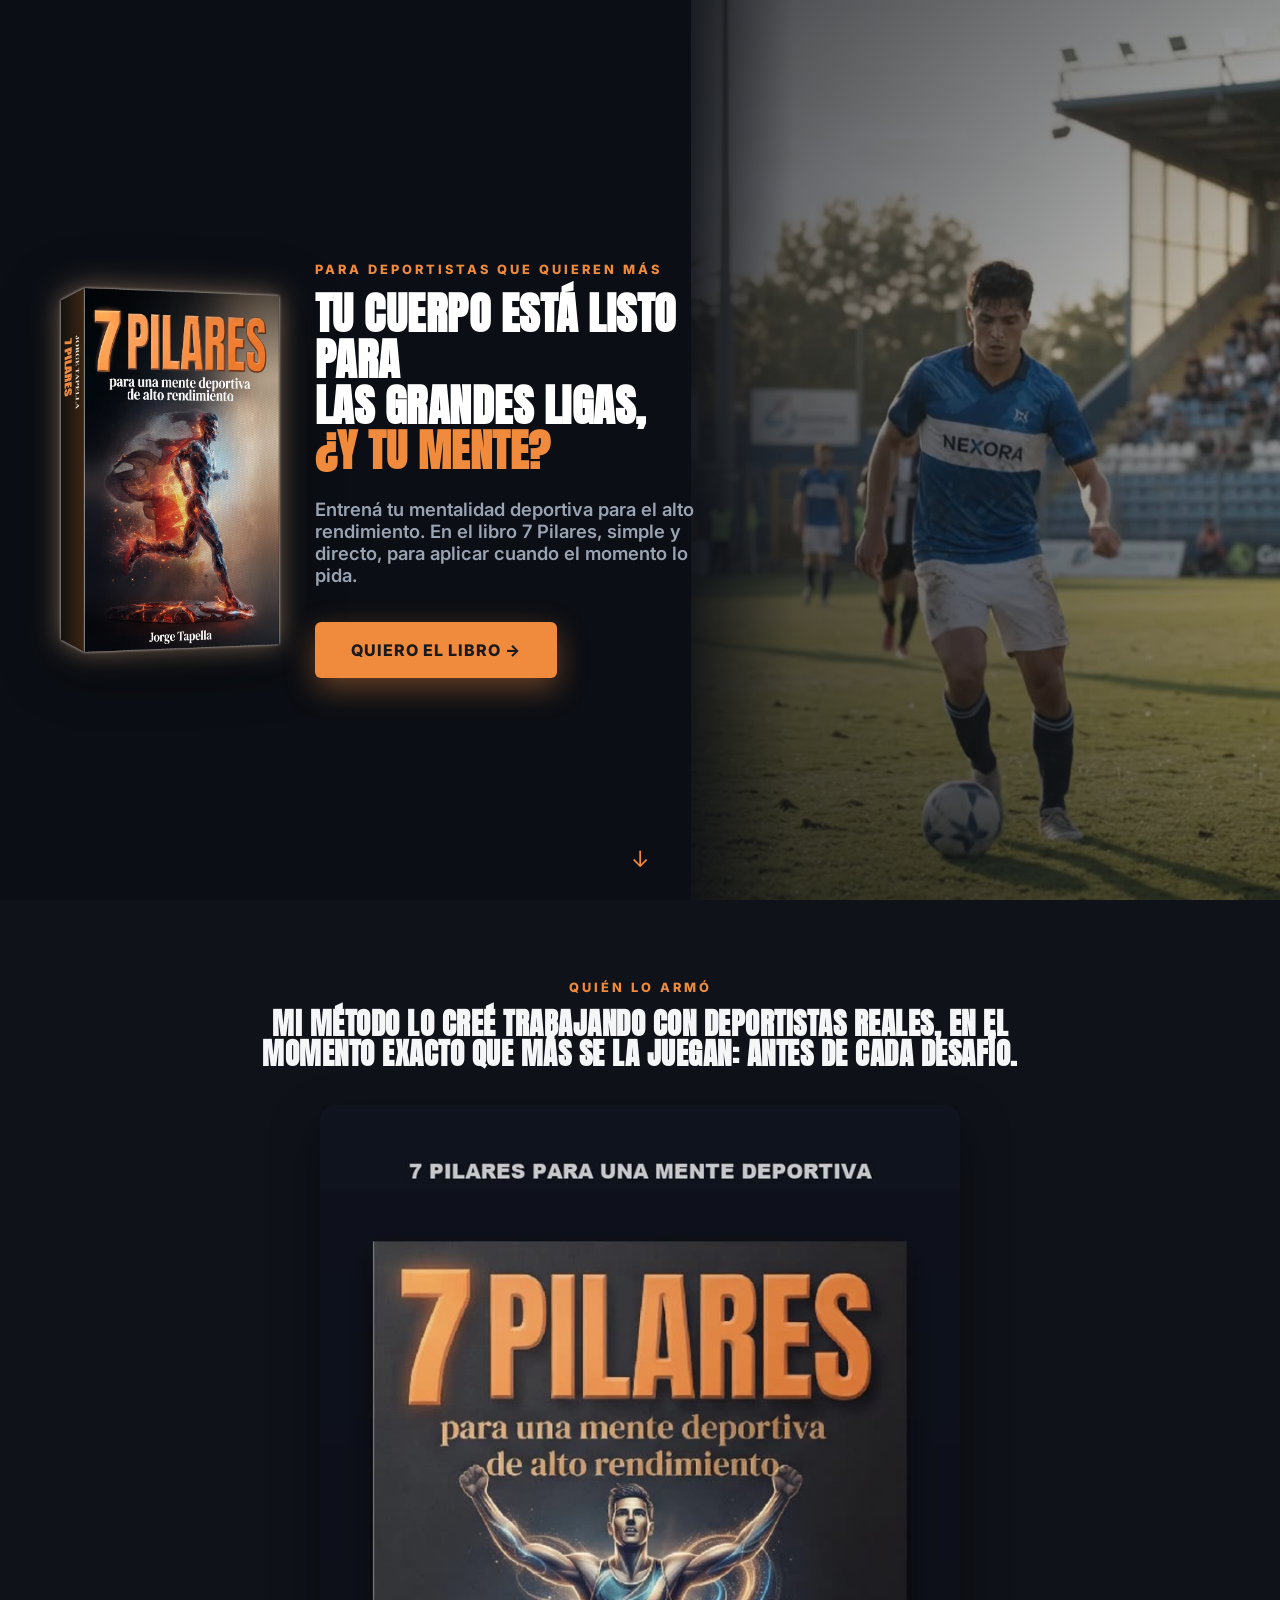
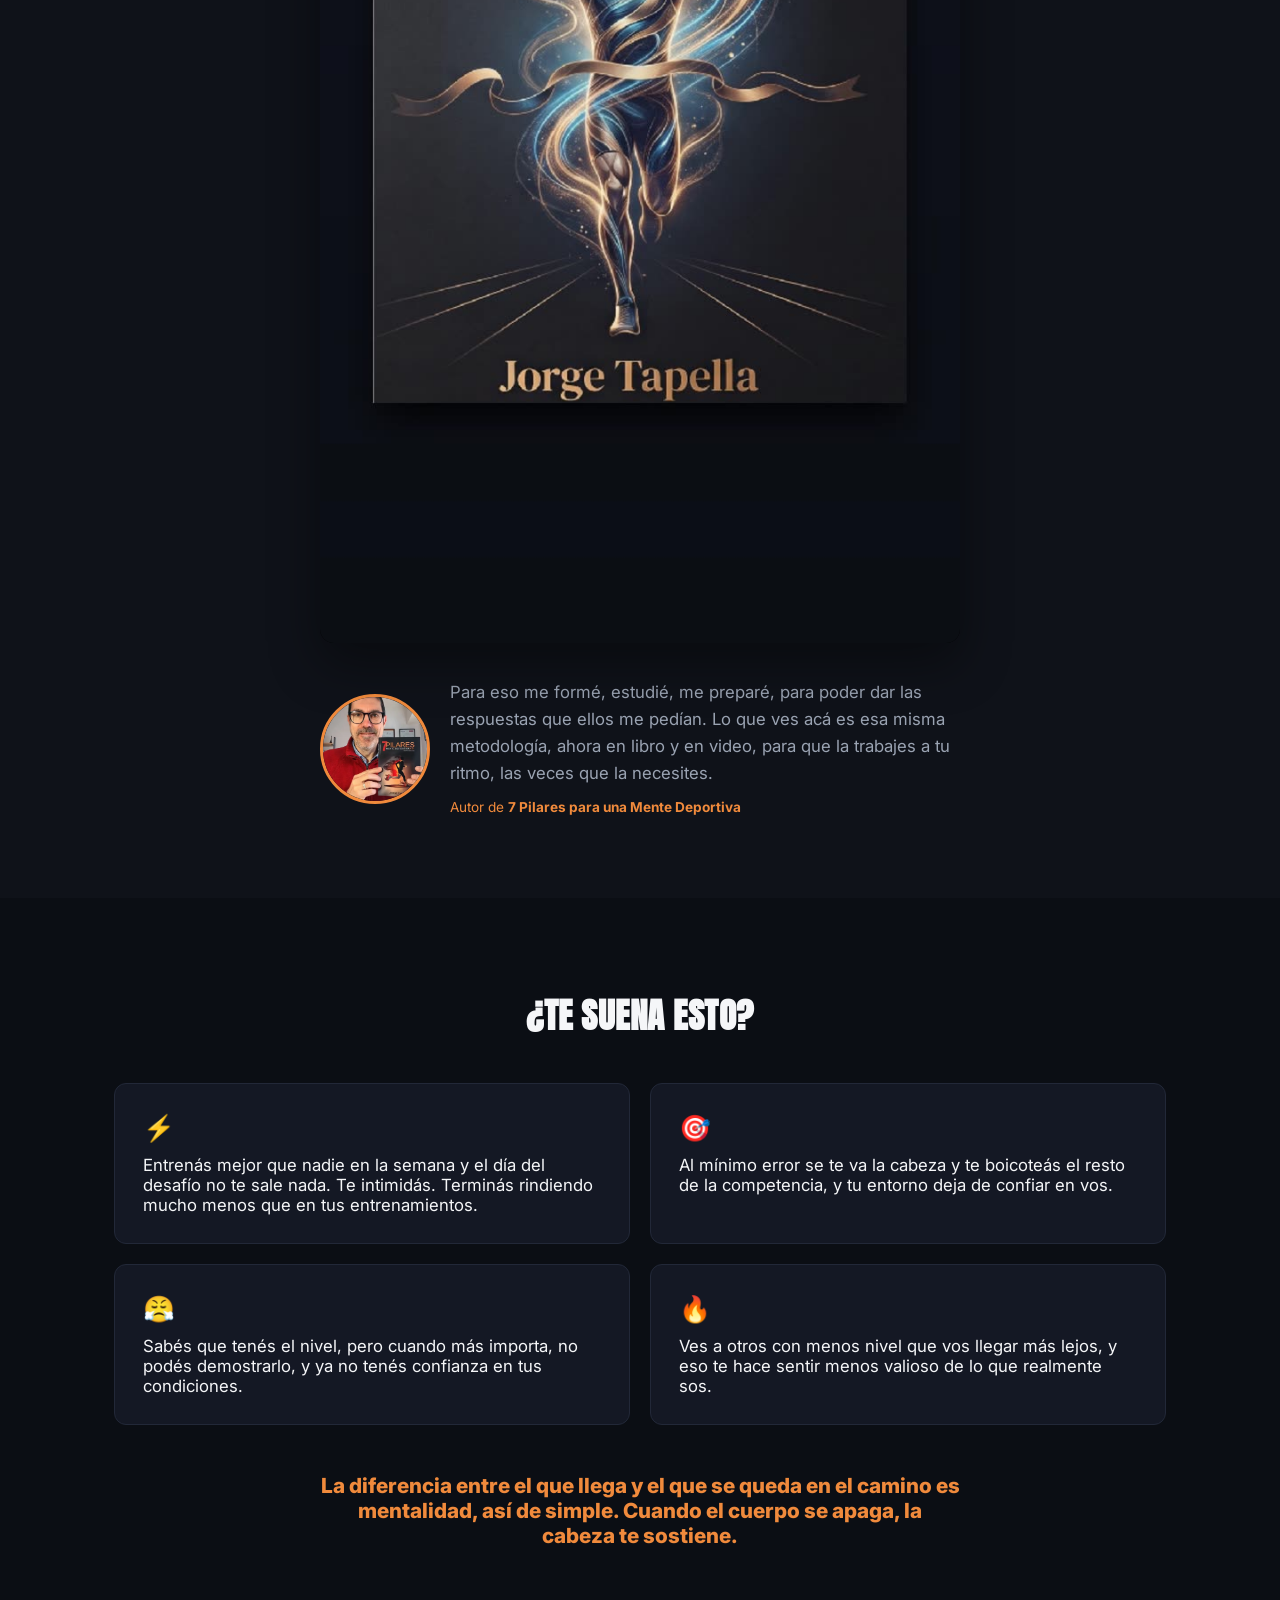
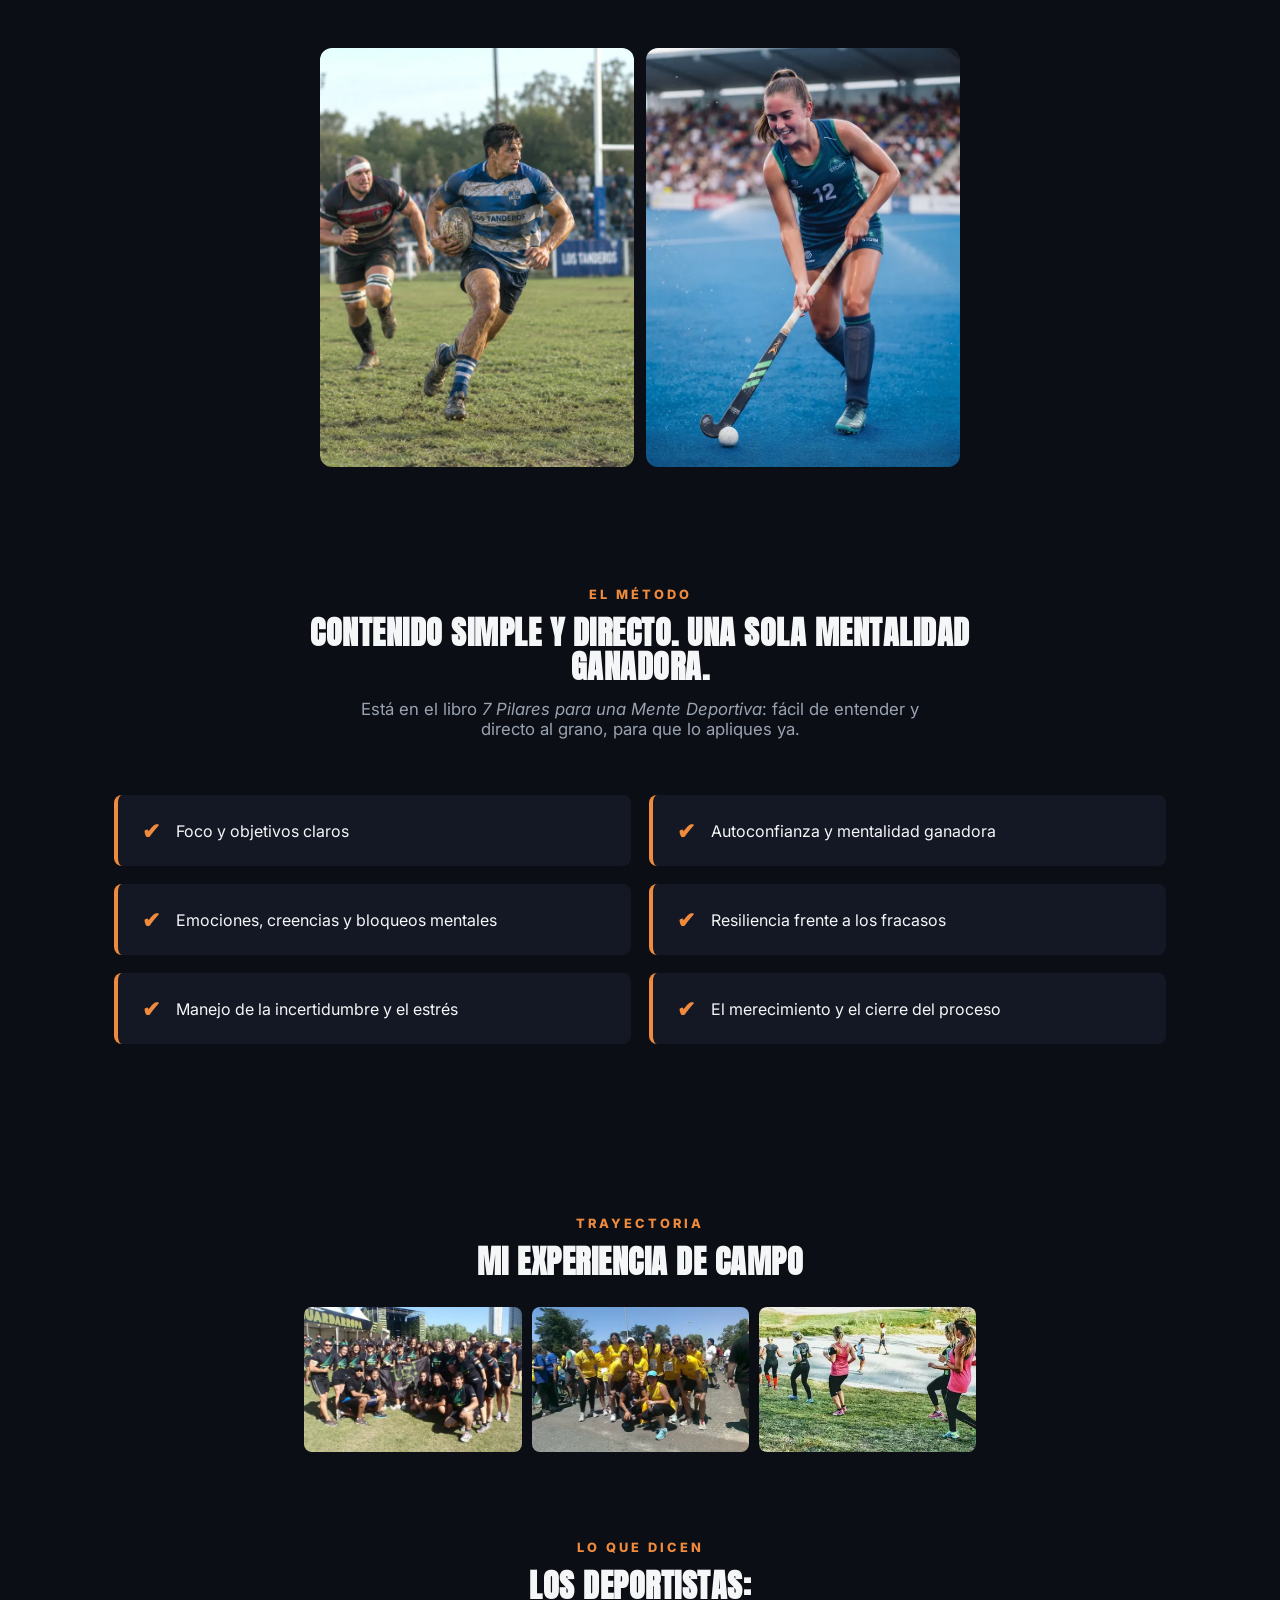
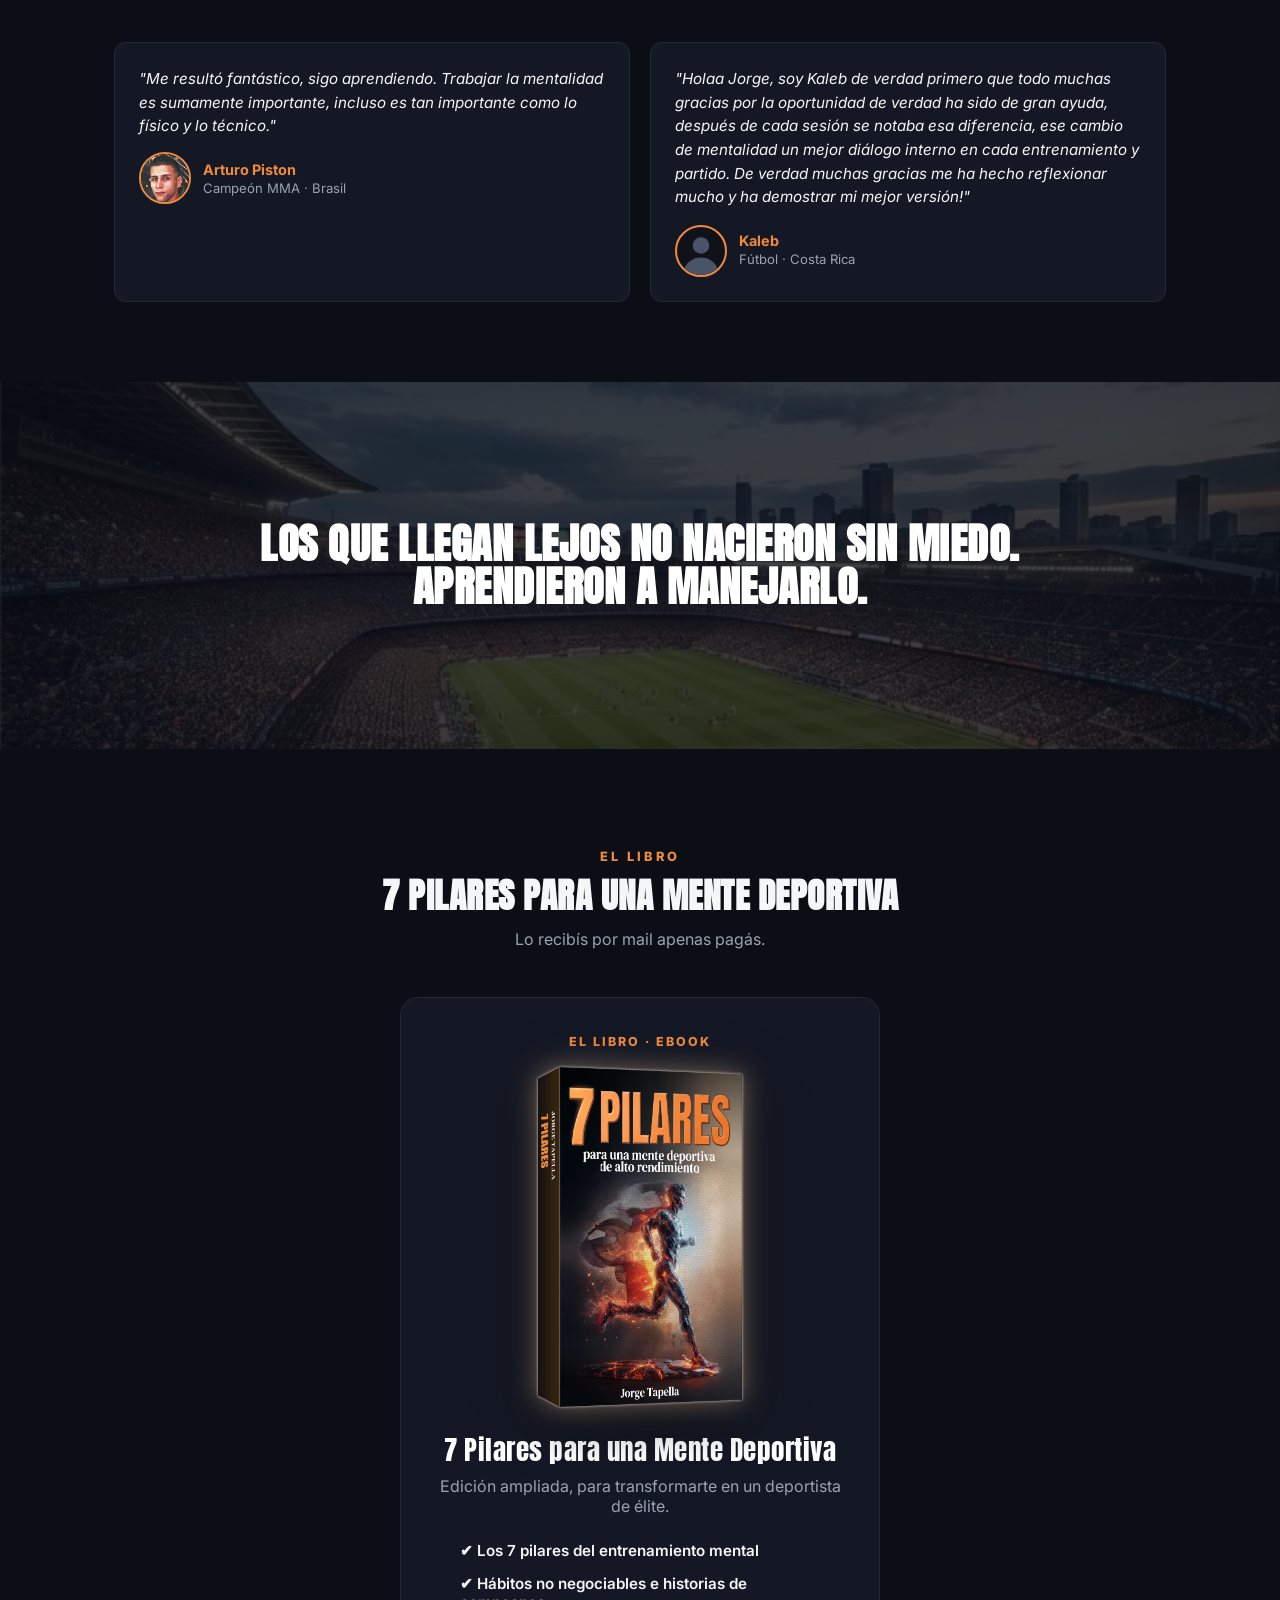
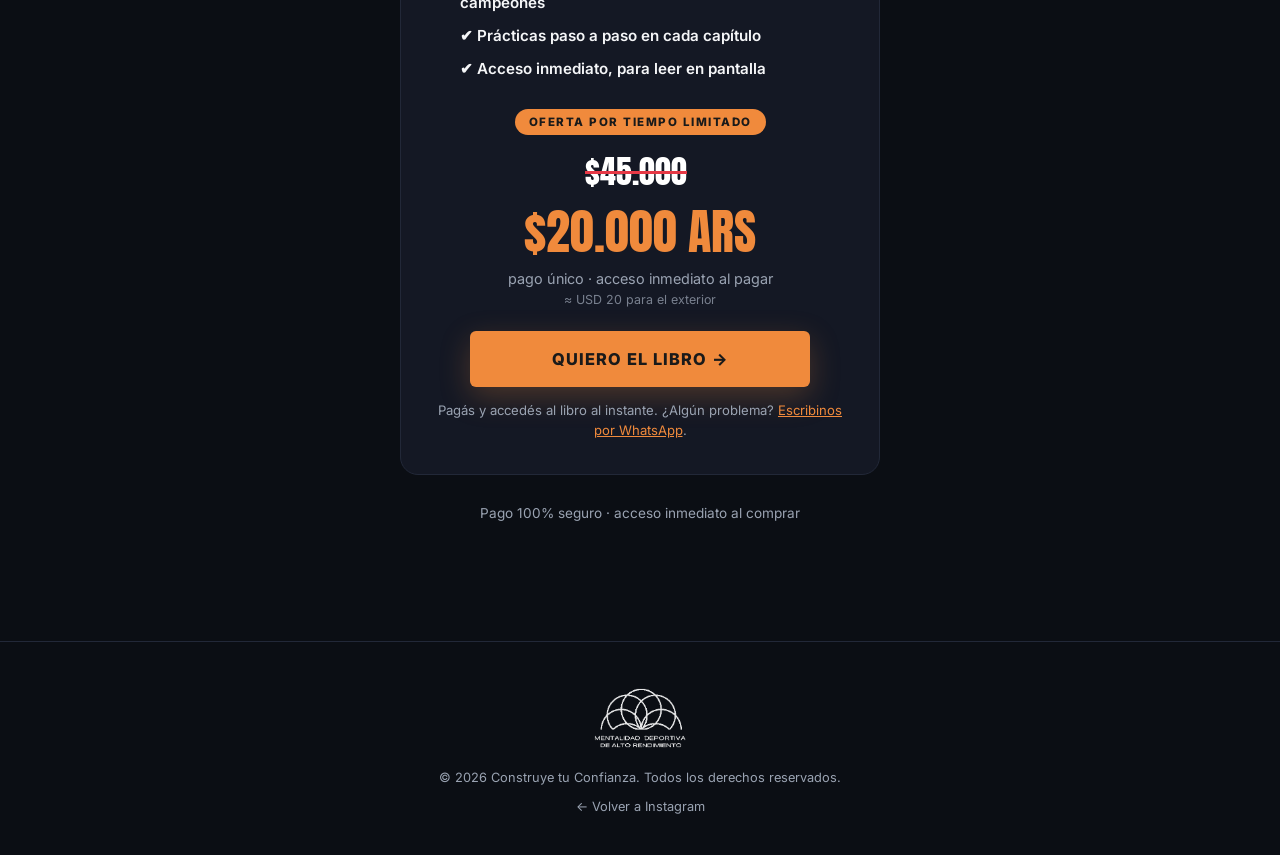
==== commit 05f426a9: "Oferta: subtítulo deportista de élite Co-Authored-By: Claude Sonnet 5.5 <noreply@anthropic.com>" ====
--- a/social.html
+++ b/social.html
@@ -203,7 +203,7 @@
         <span class="offer-tag">EL LIBRO · EBOOK</span>
         <div class="offer-media"><img src="assets/img/libro-3d.webp?v=2" alt="Libro 7 Pilares para una mente deportiva de alto rendimiento, de Jorge Tapella" width="357" height="600" loading="lazy"></div>
         <h3>7 Pilares para una Mente Deportiva</h3>
-        <p class="offer-desc">Edición ampliada, para leer a tu ritmo.</p>
+        <p class="offer-desc">Edición ampliada, para transformarte en un deportista de élite.</p>
         <ul class="offer-list">
           <li>✔ Los 7 pilares del entrenamiento mental</li>
           <li>✔ Hábitos no negociables e historias de campeones</li>
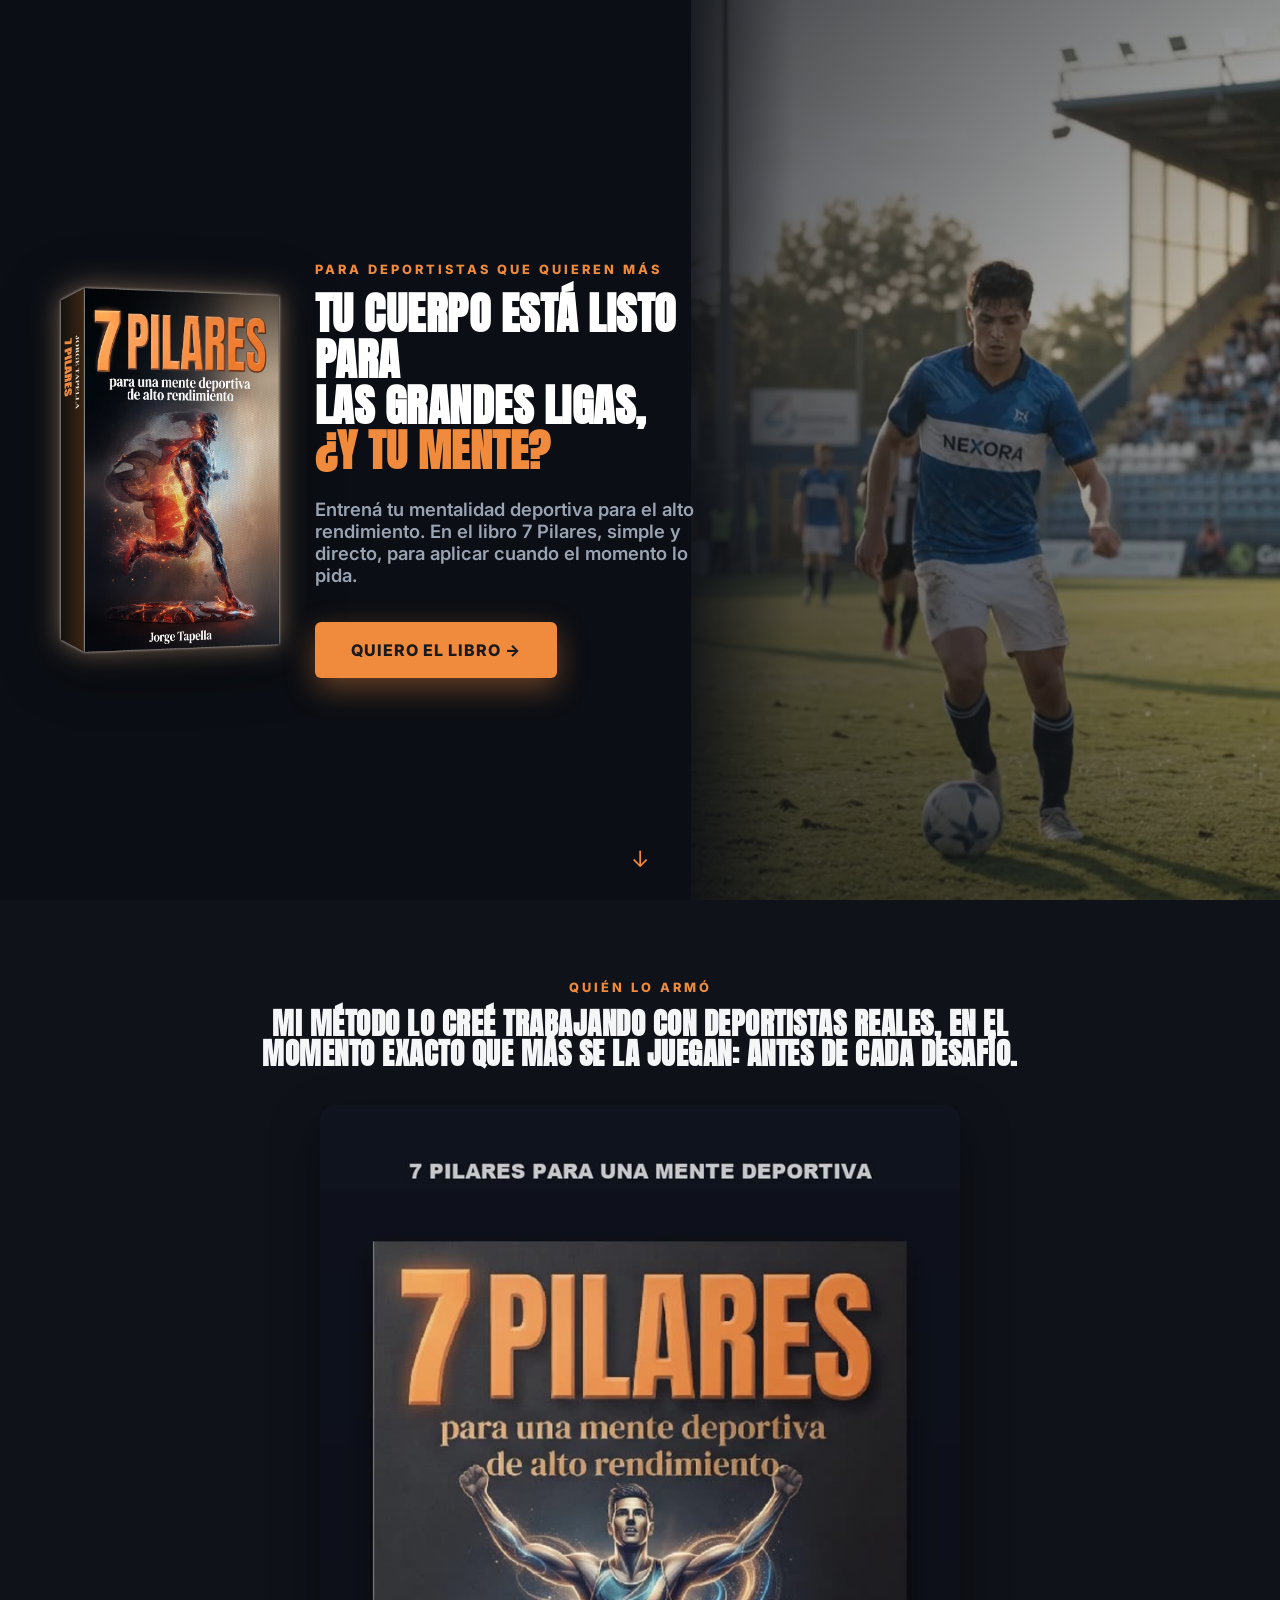
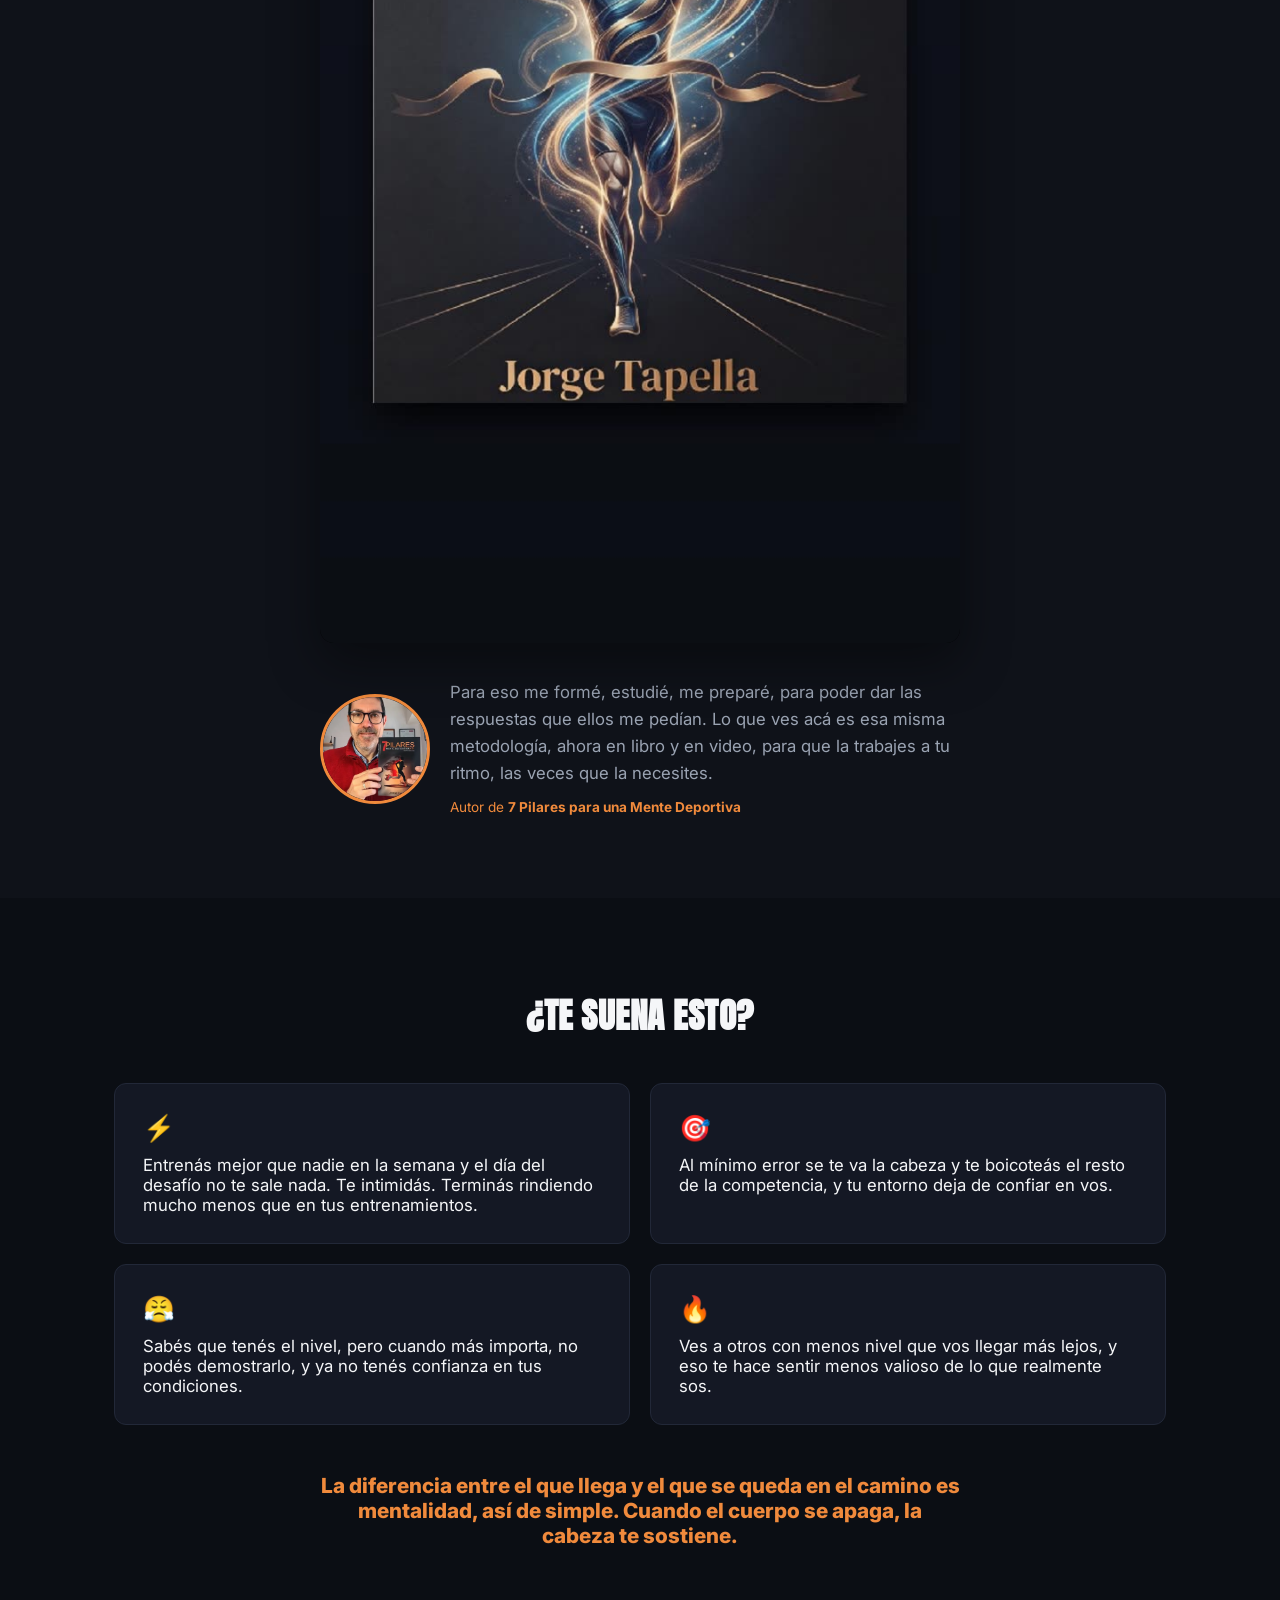
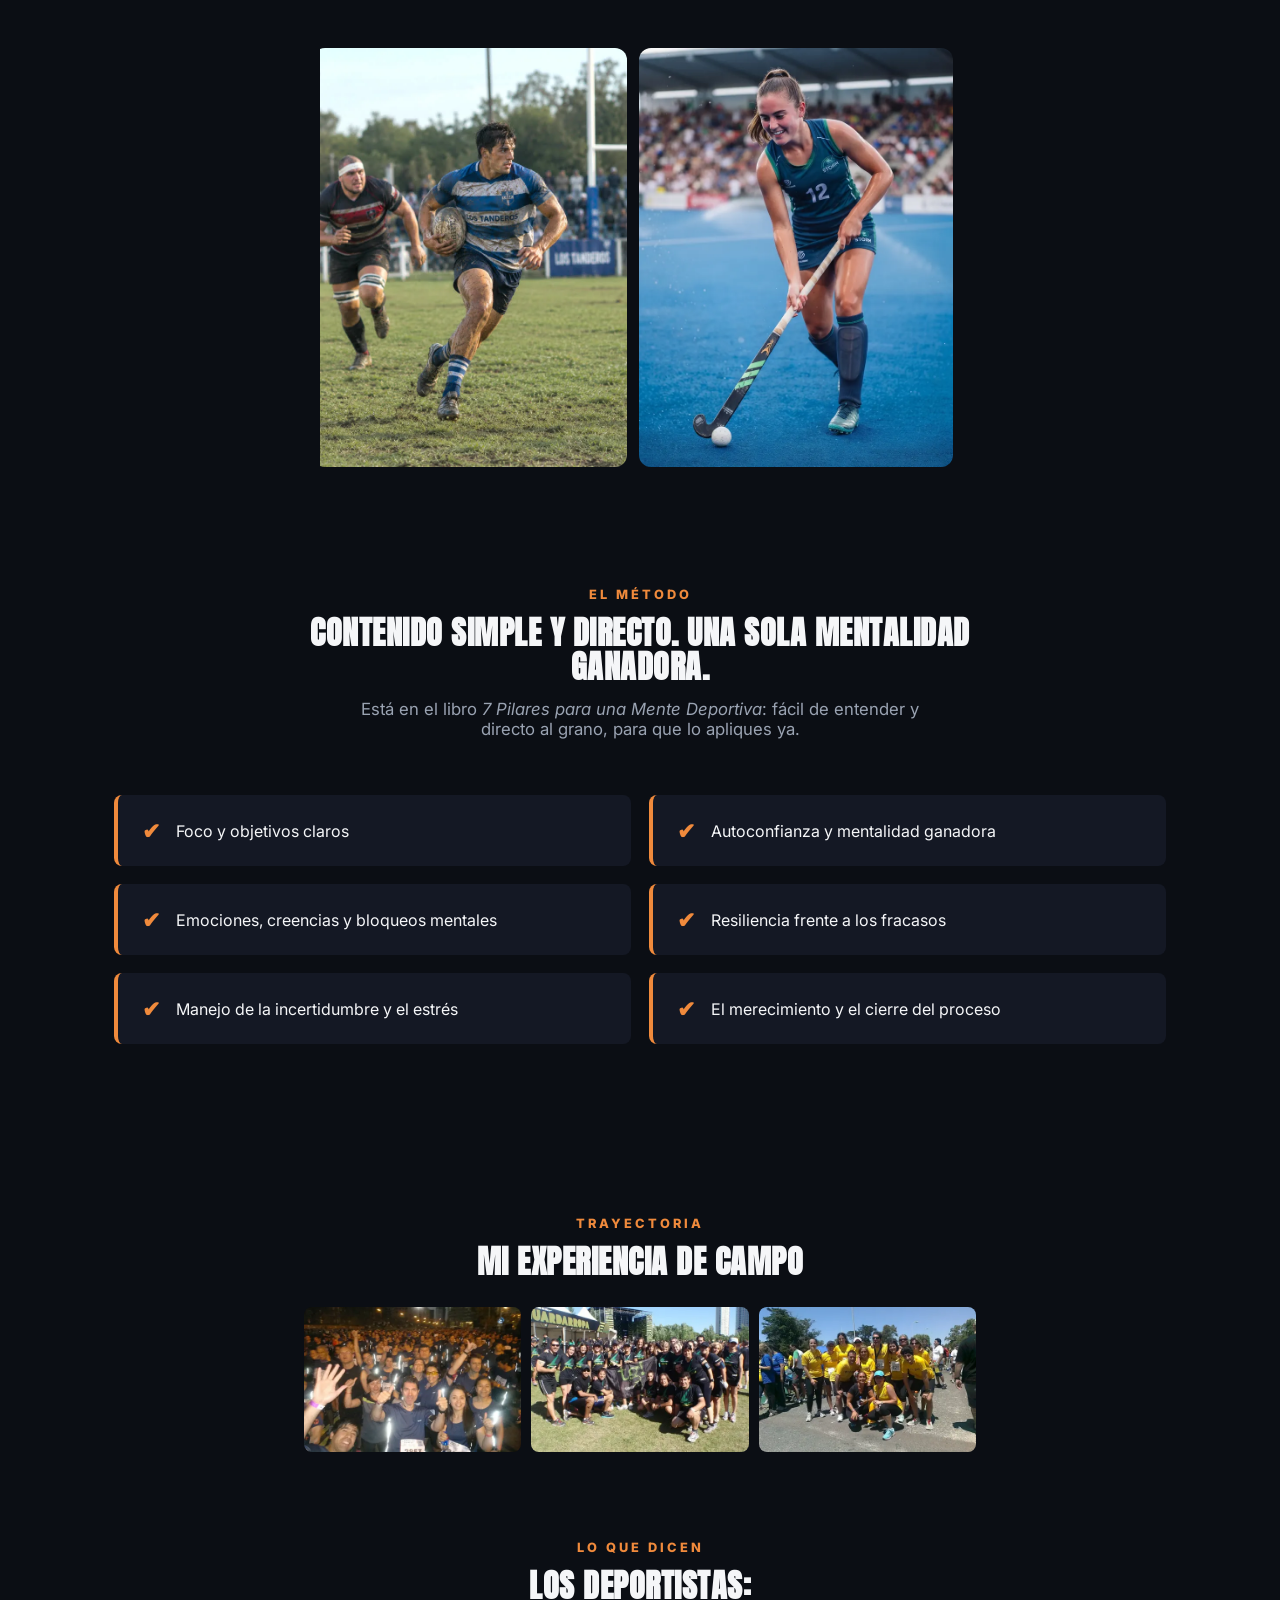
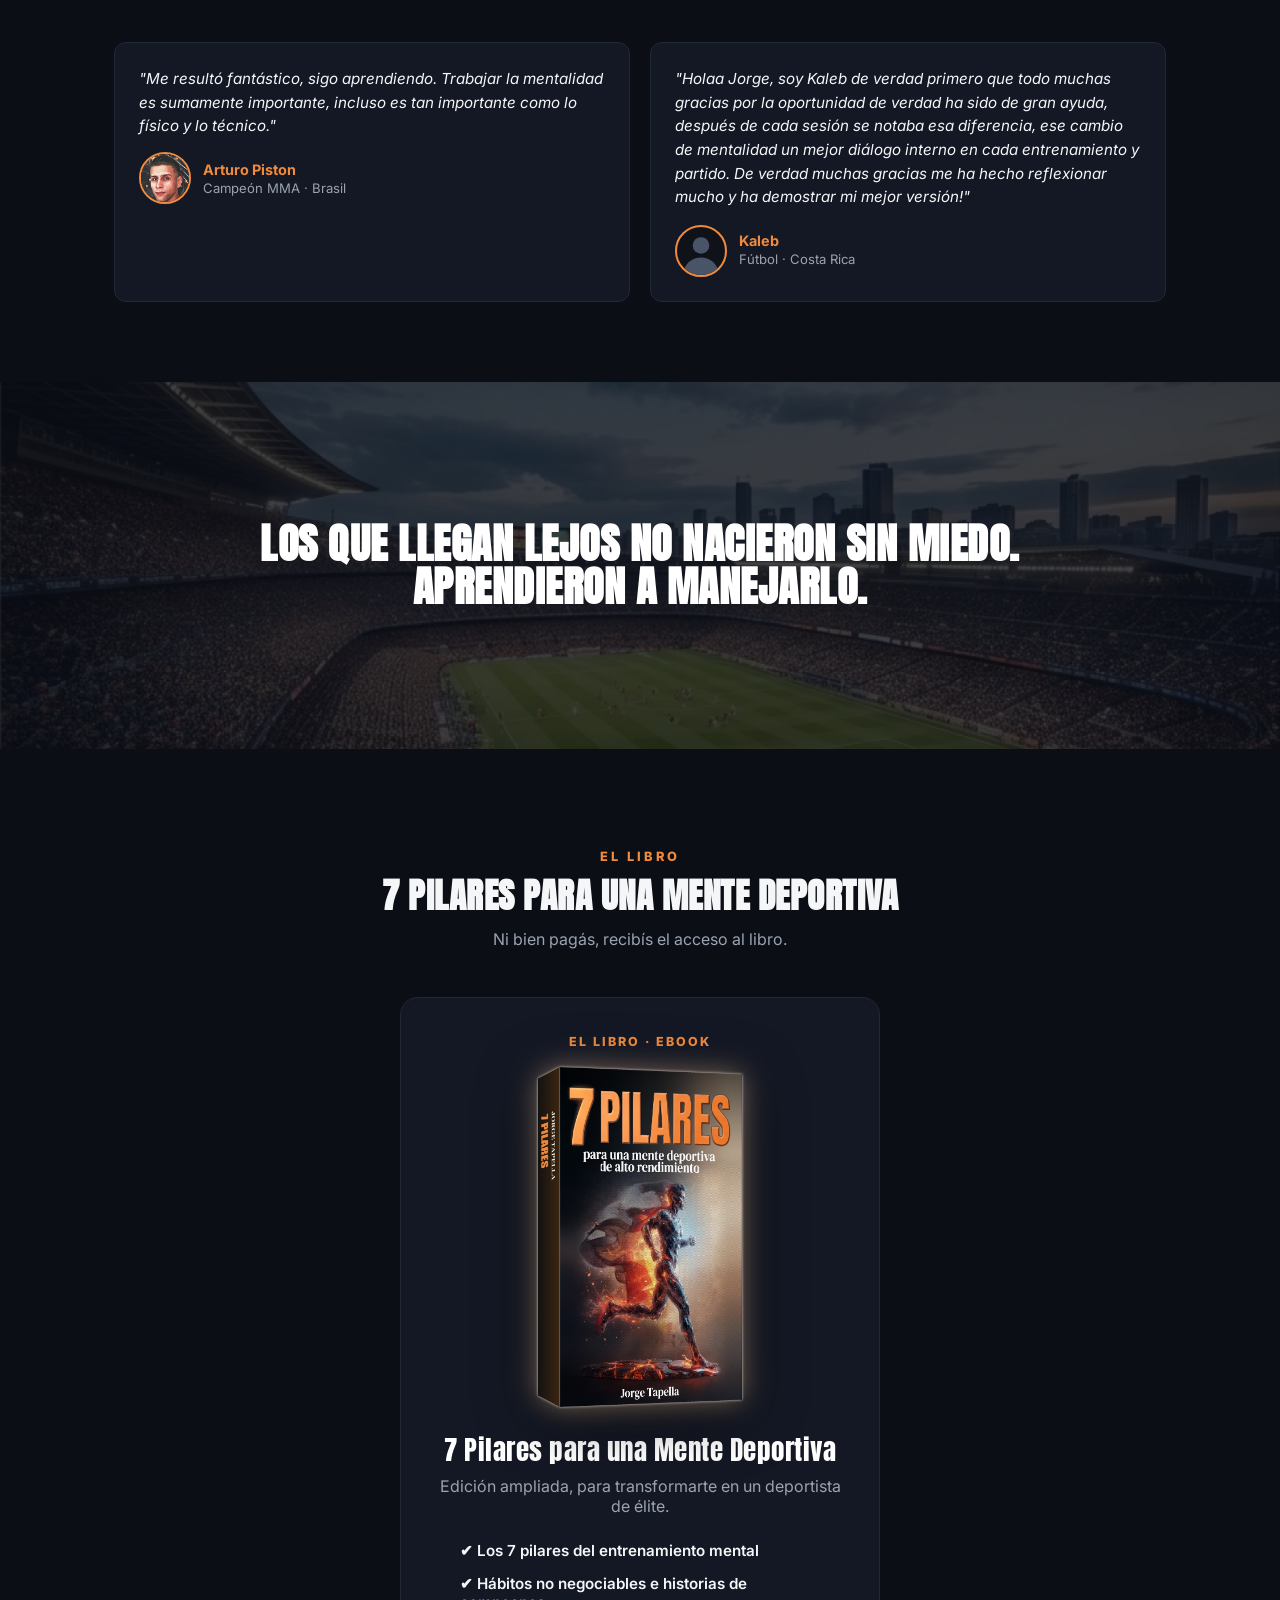
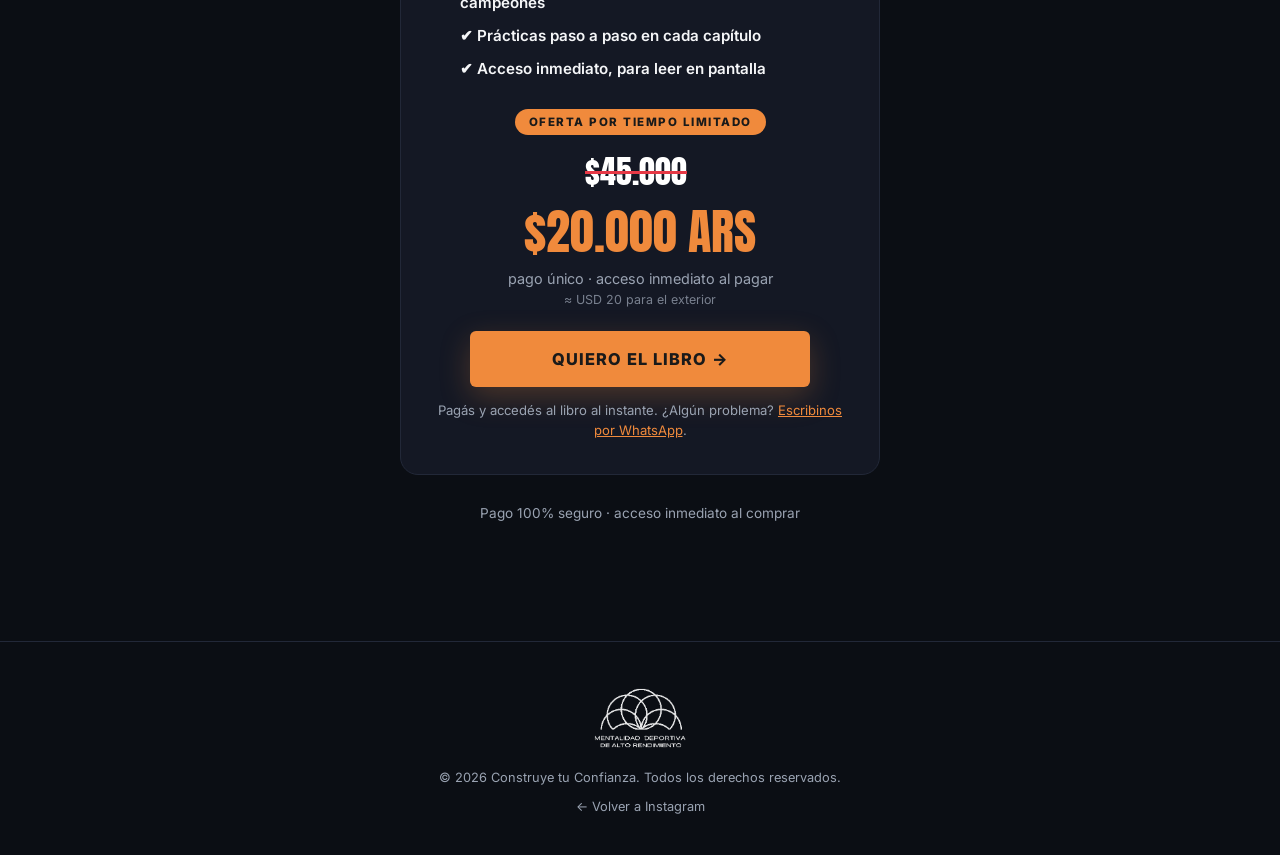
==== commit 79e55b96: "Oferta: aclarar que el acceso llega ni bien se paga Co-Authored-By: Claude Sonnet 5.5 <noreply@anthr" ====
--- a/social.html
+++ b/social.html
@@ -196,7 +196,7 @@
   <div class="container">
     <span class="eyebrow center">EL LIBRO</span>
     <h2 class="center">7 Pilares para una Mente Deportiva</h2>
-    <p class="offers-sub center">Lo recibís por mail apenas pagás.</p>
+    <p class="offers-sub center">Ni bien pagás, recibís el acceso al libro.</p>
 
     <div class="offers-grid one">
       <article class="offer">
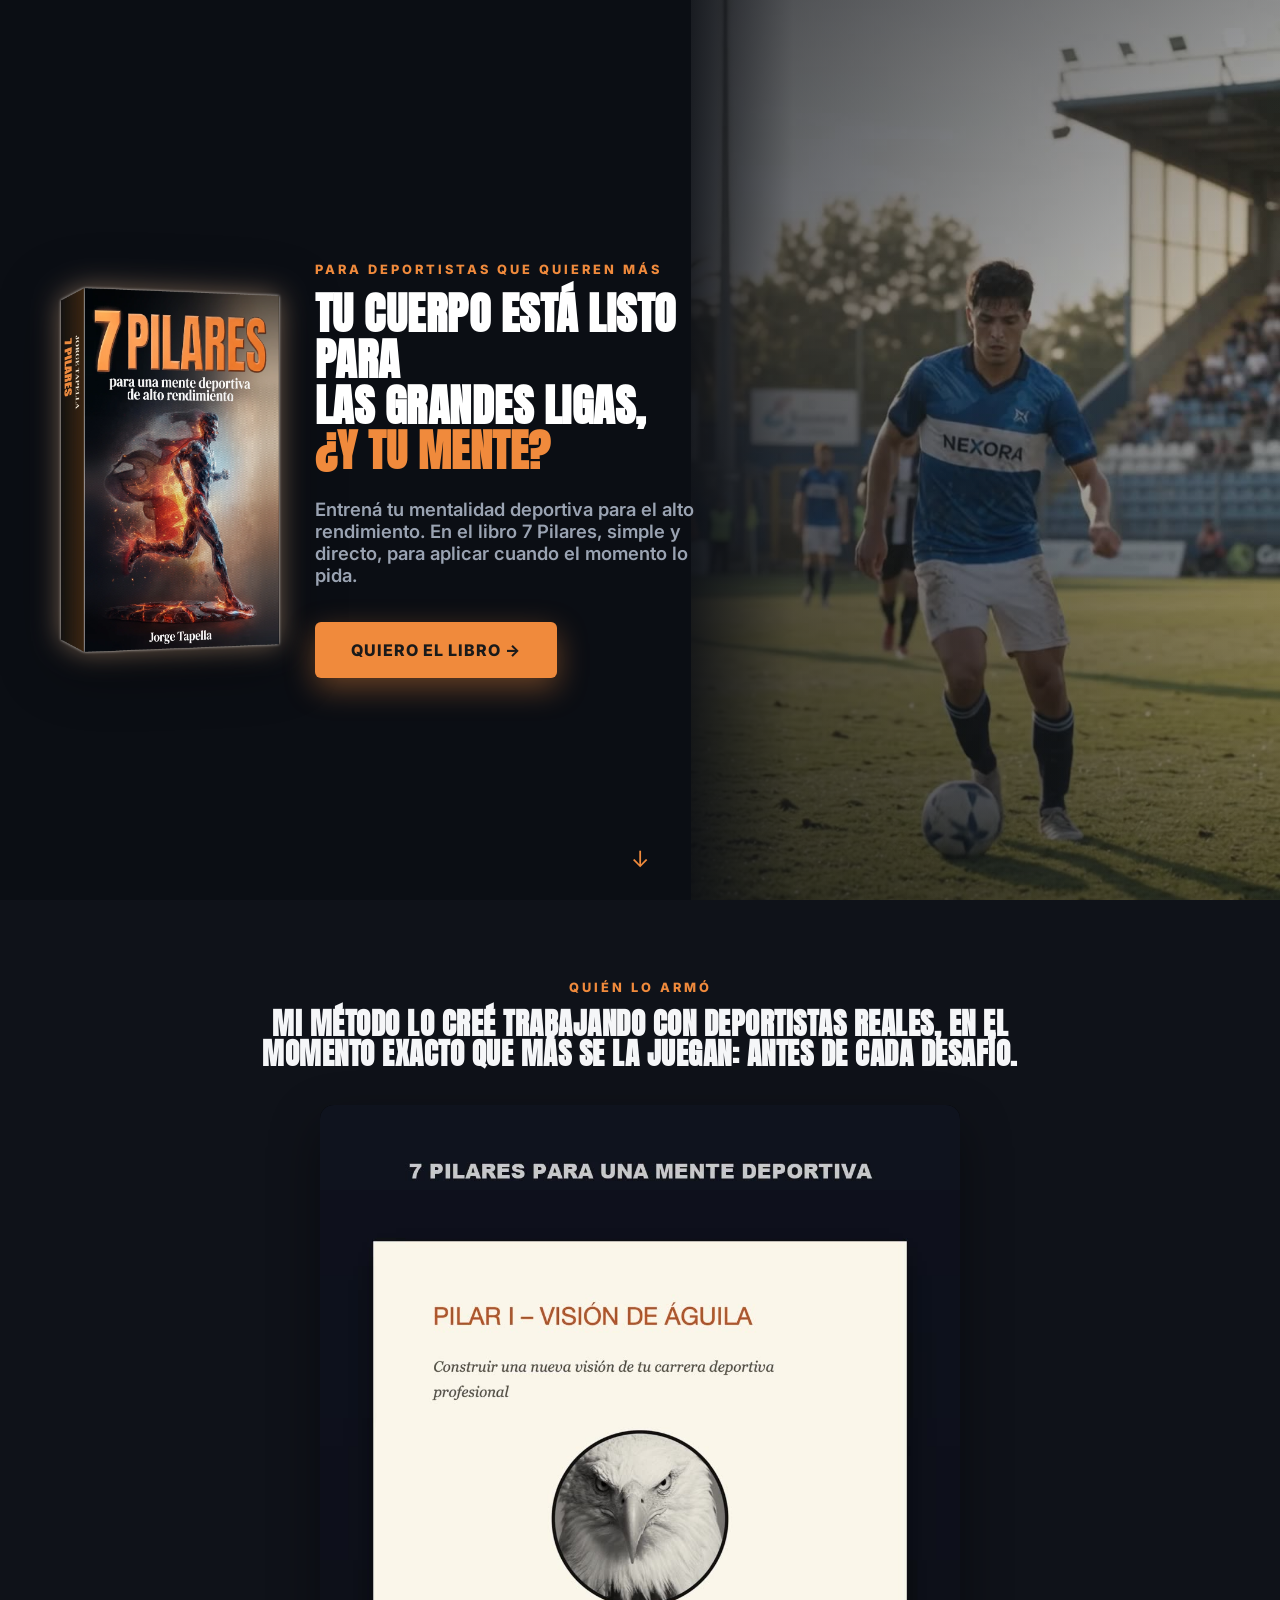
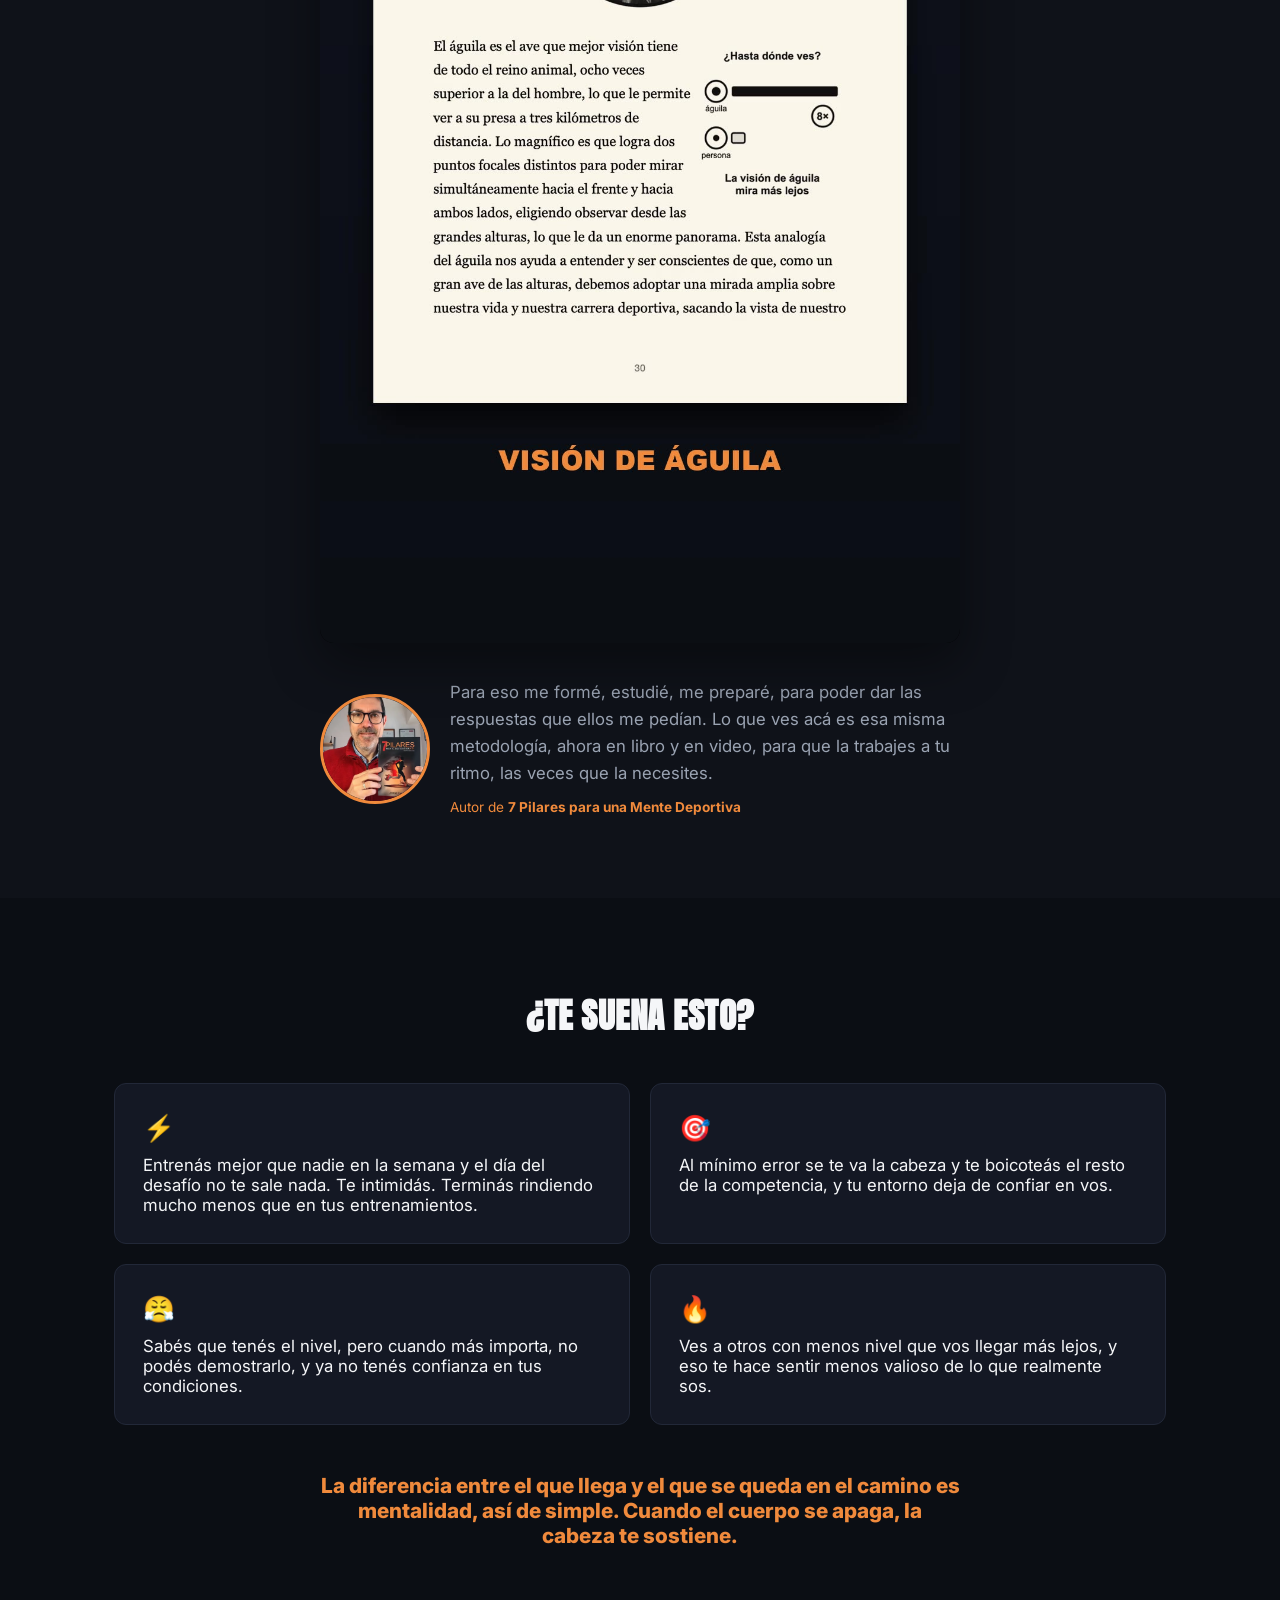
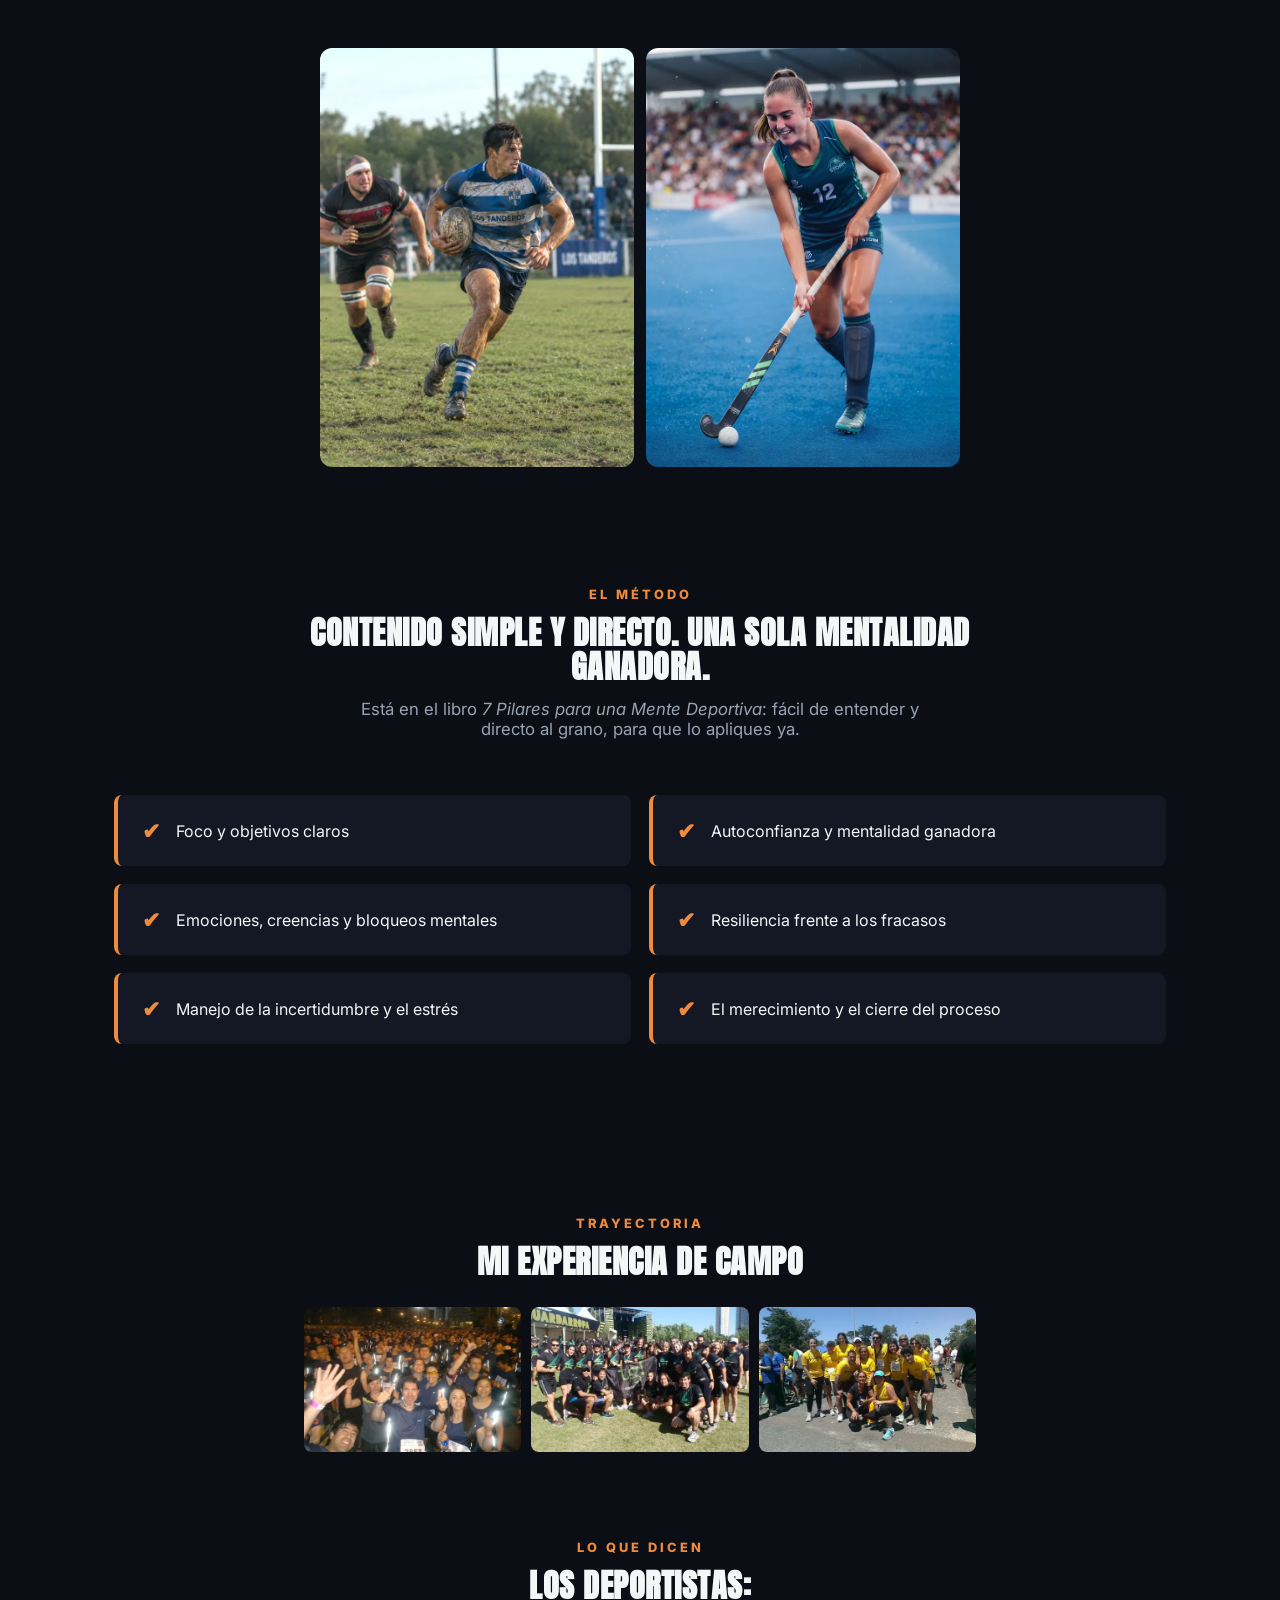
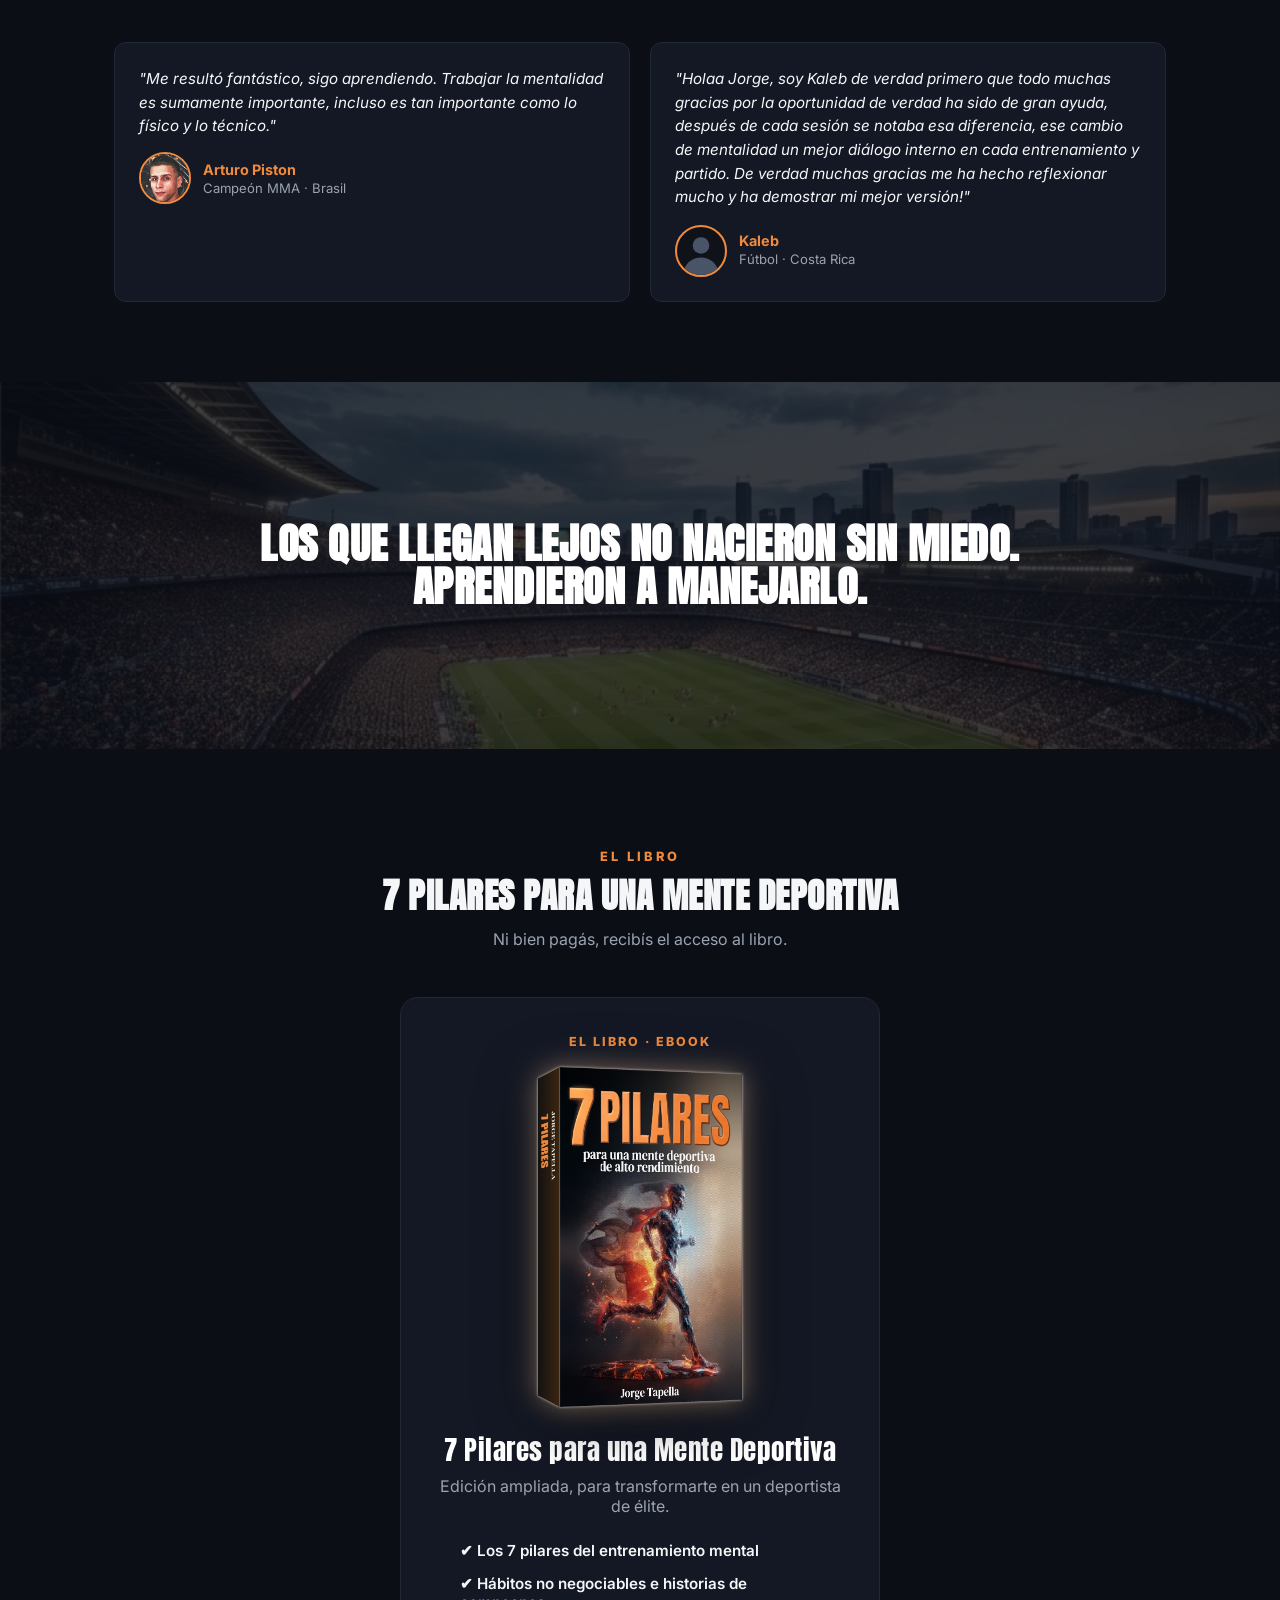
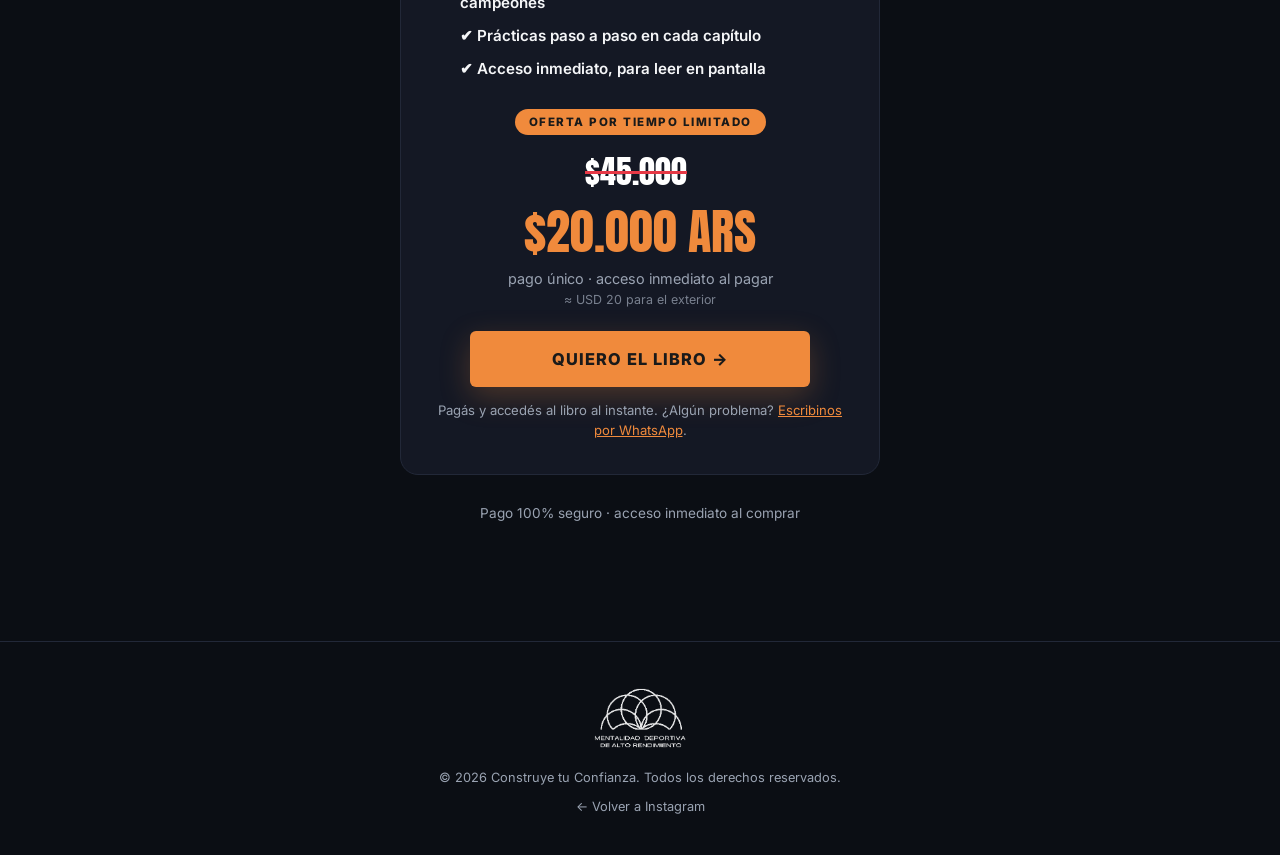
==== commit 80a001fb: "Video de hojas con la edición ampliada (pilares nuevos, naranja) Co-Authored-By: Claude Sonnet 5.5 <" ====
--- a/social.html
+++ b/social.html
@@ -58,8 +58,8 @@
       <h2 class="center">Mi método lo creé trabajando con deportistas reales, en el momento exacto que más se la juegan: antes de cada desafío.</h2>
     </div>
     <div class="authority-video-wrap">
-      <video class="authority-video" id="authorityVideo" poster="assets/img/video-libro-poster.jpg?v=5" muted loop autoplay playsinline preload="auto">
-        <source src="assets/video/video-libro.mp4?v=5" type="video/mp4">
+      <video class="authority-video" id="authorityVideo" poster="assets/img/video-libro-poster.jpg?v=6" muted loop autoplay playsinline preload="auto">
+        <source src="assets/video/video-libro.mp4?v=6" type="video/mp4">
       </video>
     </div>
     <div class="authority-quote">
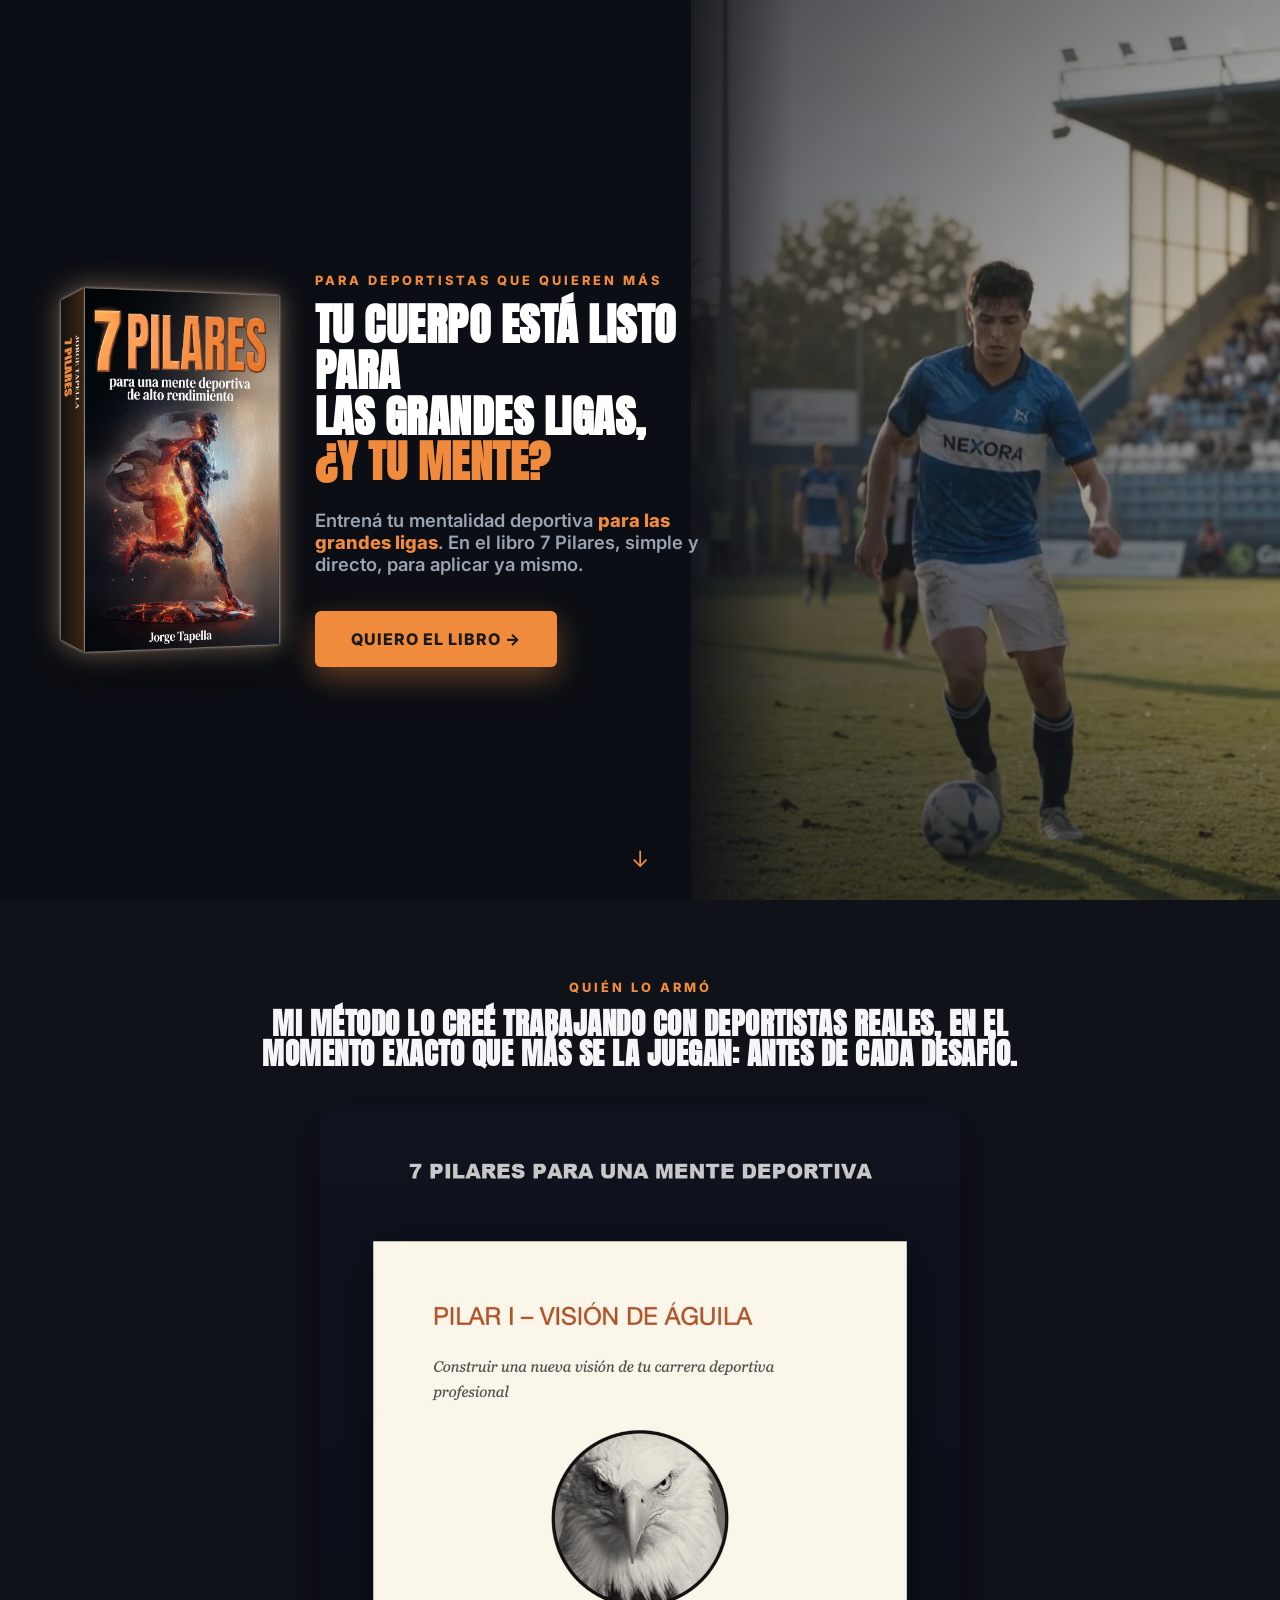
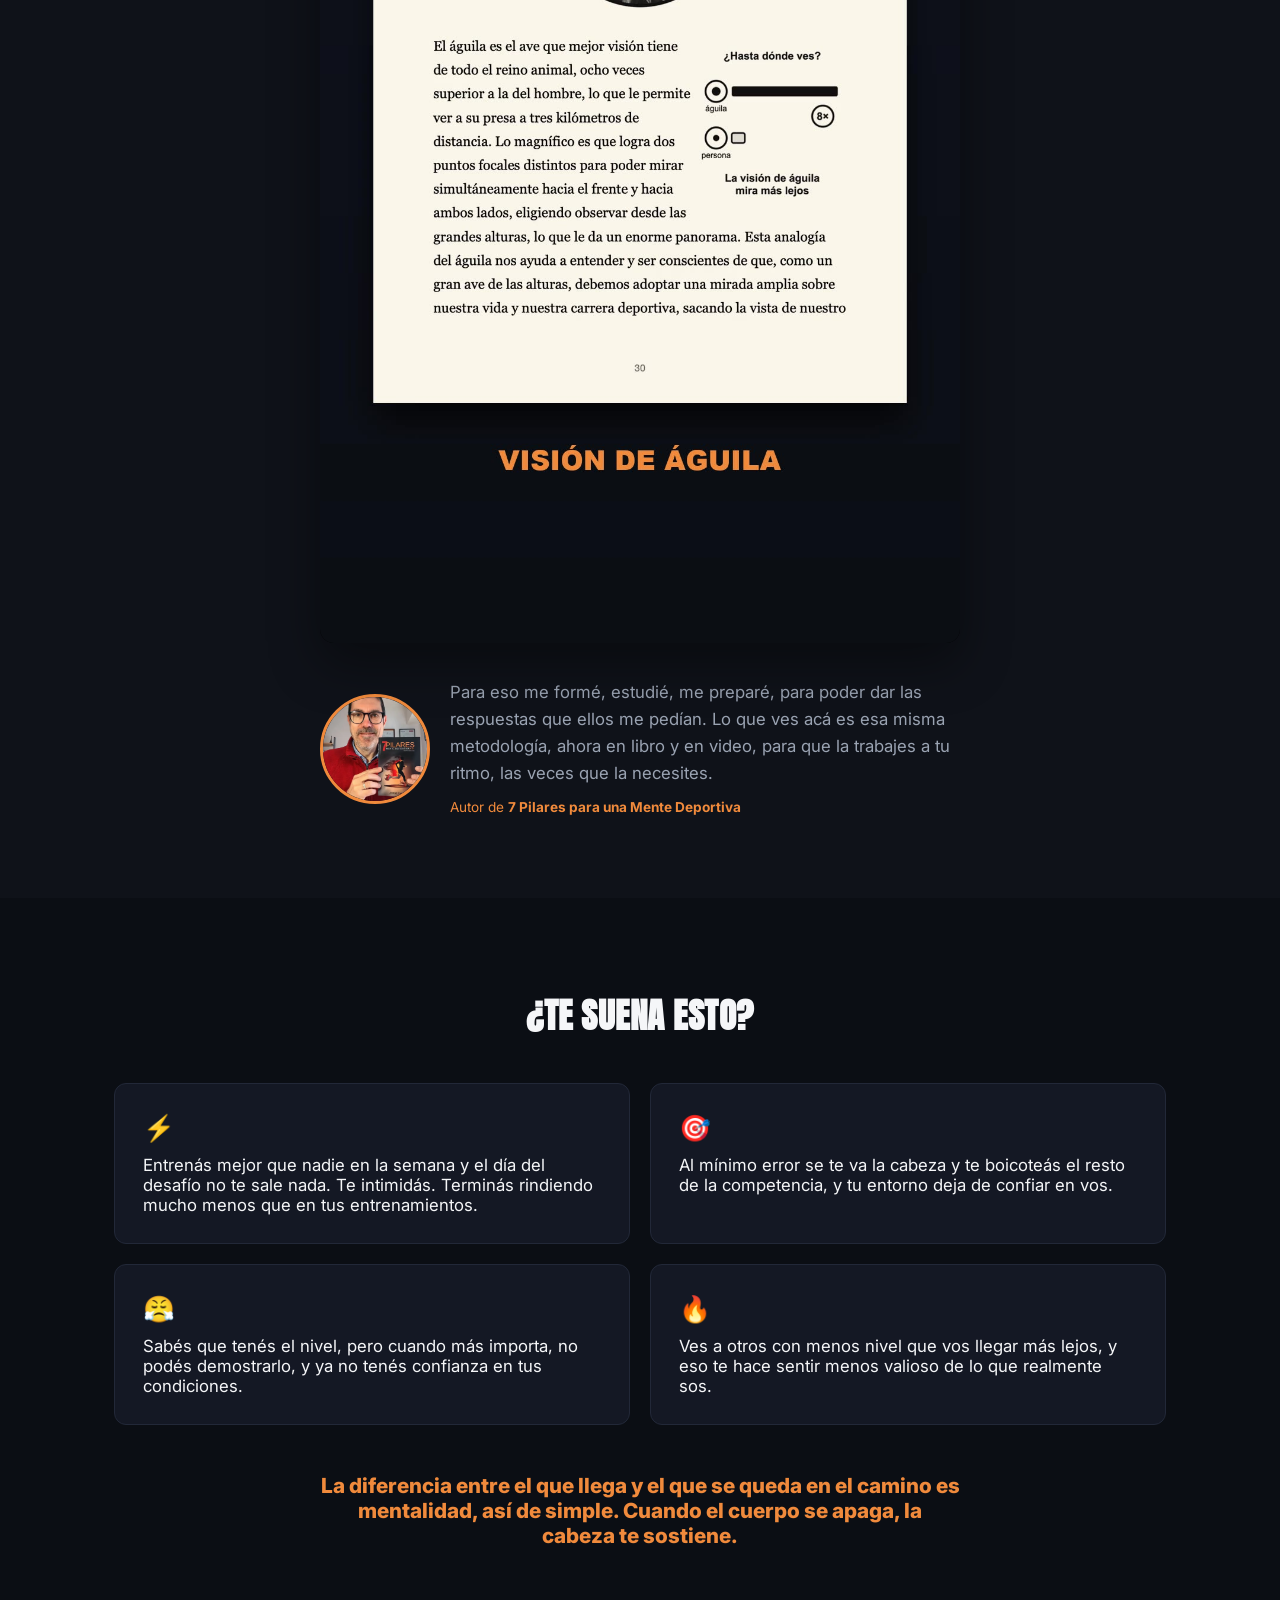
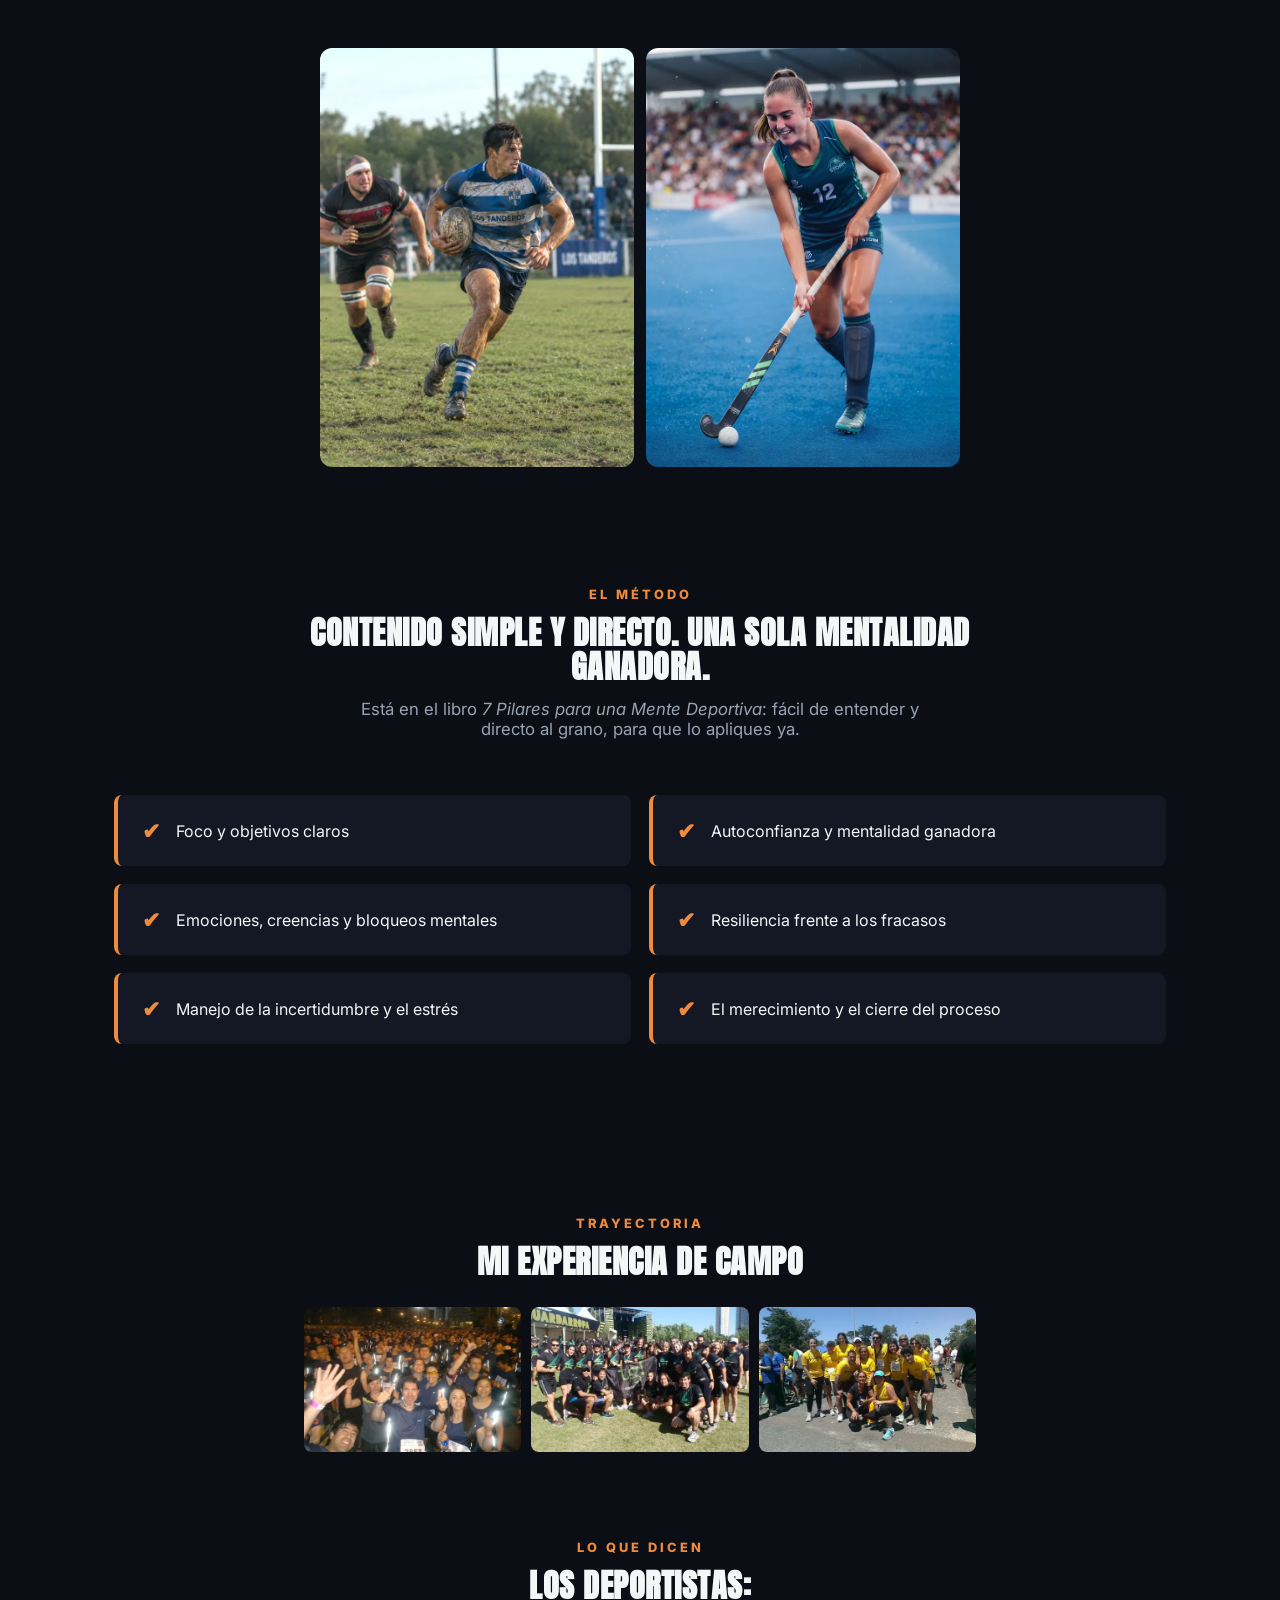
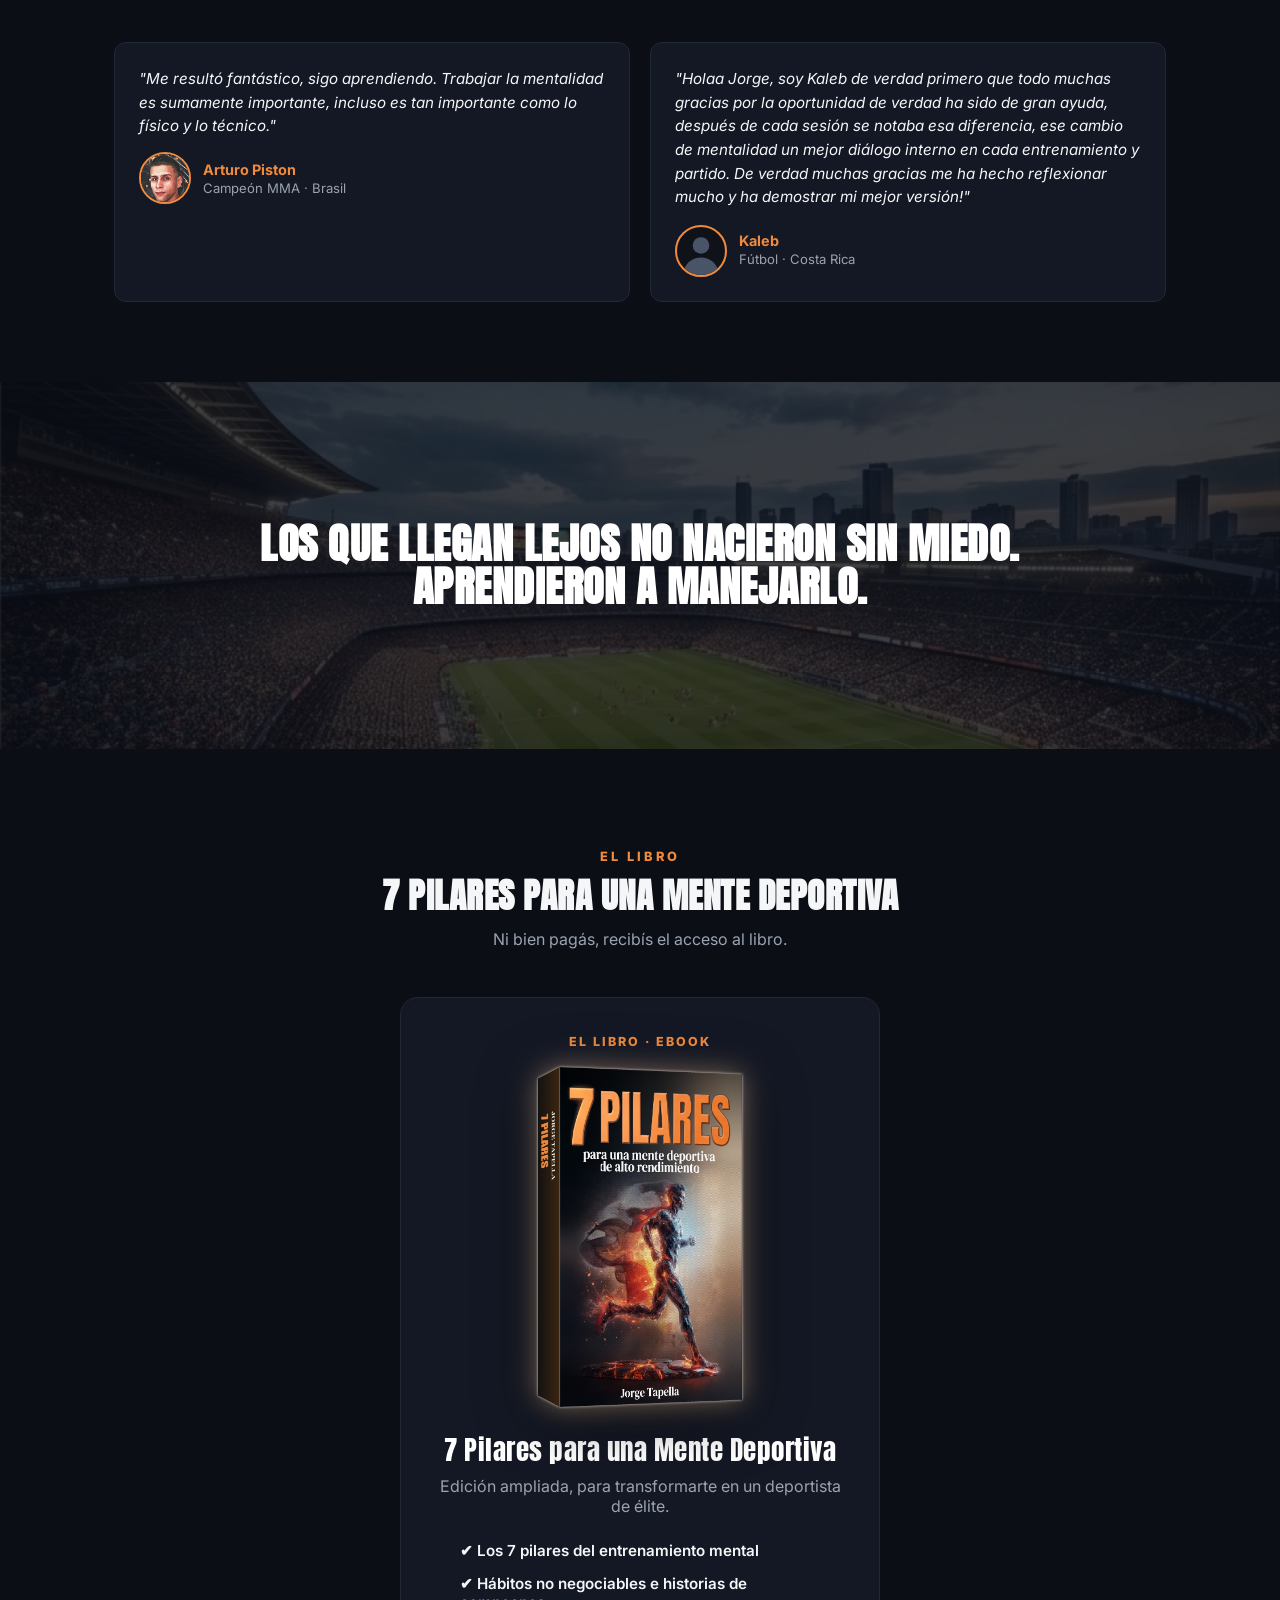
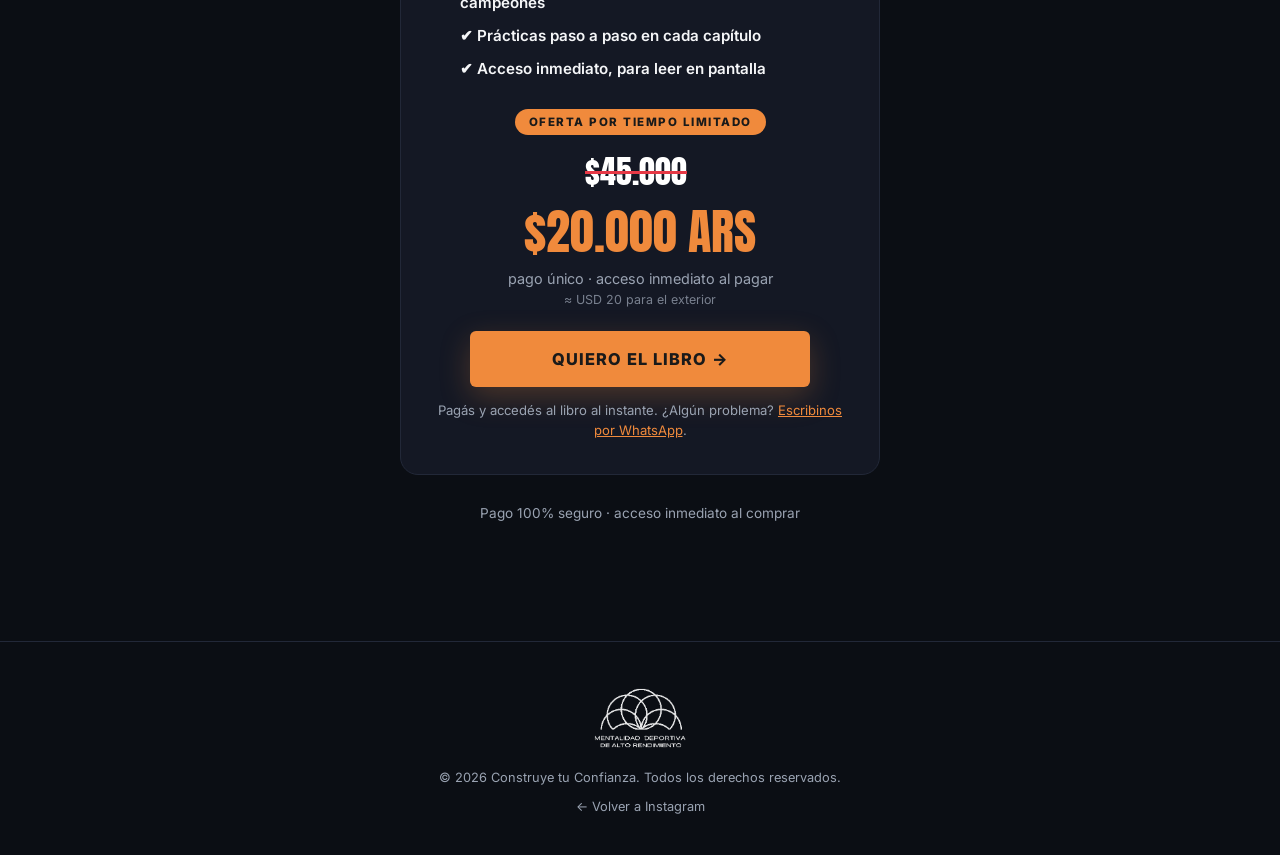
==== commit 503b5da0: "Hero: remarcar 'para las grandes ligas' Co-Authored-By: Claude Sonnet 5.5 <noreply@anthropic.com>" ====
--- a/social.html
+++ b/social.html
@@ -6,7 +6,7 @@
 <title>Construye tu Confianza | Libro 7 Pilares de Mentalidad Deportiva</title>
 <meta name="description" content="El libro 7 Pilares para una Mente Deportiva: para deportistas que quieren dejar de jugarse el partido en la cabeza antes de enfrentar cada desafío. Ebook, acceso inmediato.">
 <link rel="canonical" href="https://tapellaweb-cmd.github.io/mentalidad-deportiva-web/">
-<link rel="stylesheet" href="assets/style.css?v=20261014c">
+<link rel="stylesheet" href="assets/style.css?v=20261014d">
 <link rel="preconnect" href="https://fonts.googleapis.com">
 <link rel="preconnect" href="https://fonts.gstatic.com" crossorigin>
 <link href="https://fonts.googleapis.com/css2?family=Anton&family=Inter:wght@400;600;700;800&display=swap" rel="stylesheet">
@@ -43,7 +43,7 @@
   <div class="hero-content">
     <span class="eyebrow">PARA DEPORTISTAS QUE QUIEREN MÁS</span>
     <h1>TU CUERPO ESTÁ LISTO PARA<br>LAS GRANDES LIGAS,<br><span class="highlight">¿Y TU MENTE?</span></h1>
-    <p class="hero-sub">Entrená tu mentalidad deportiva para el alto rendimiento. En el libro 7 Pilares, simple y directo, para aplicar cuando el momento lo pida.</p>
+    <p class="hero-sub">Entrená tu mentalidad deportiva <strong class="hero-hl">para las grandes ligas</strong>. En el libro 7 Pilares, simple y directo, para aplicar ya mismo.</p>
     <a href="#checkout" class="btn btn-primary">QUIERO EL LIBRO →</a>
   </div>
   </div>
--- a/assets/style.css
+++ b/assets/style.css
@@ -335,3 +335,6 @@
 
 /* Resplandor claro para que el libro se recorte del fondo oscuro */
 .hero-book,.offer-media img{filter:drop-shadow(0 0 1.5px rgba(255,255,255,.75)) drop-shadow(0 0 14px rgba(255,205,160,.45)) drop-shadow(0 12px 26px rgba(0,0,0,.55));}
+
+/* Remarcar "para las grandes ligas" en el subtítulo del hero */
+.hero-sub .hero-hl{color:var(--gold);font-weight:800;}
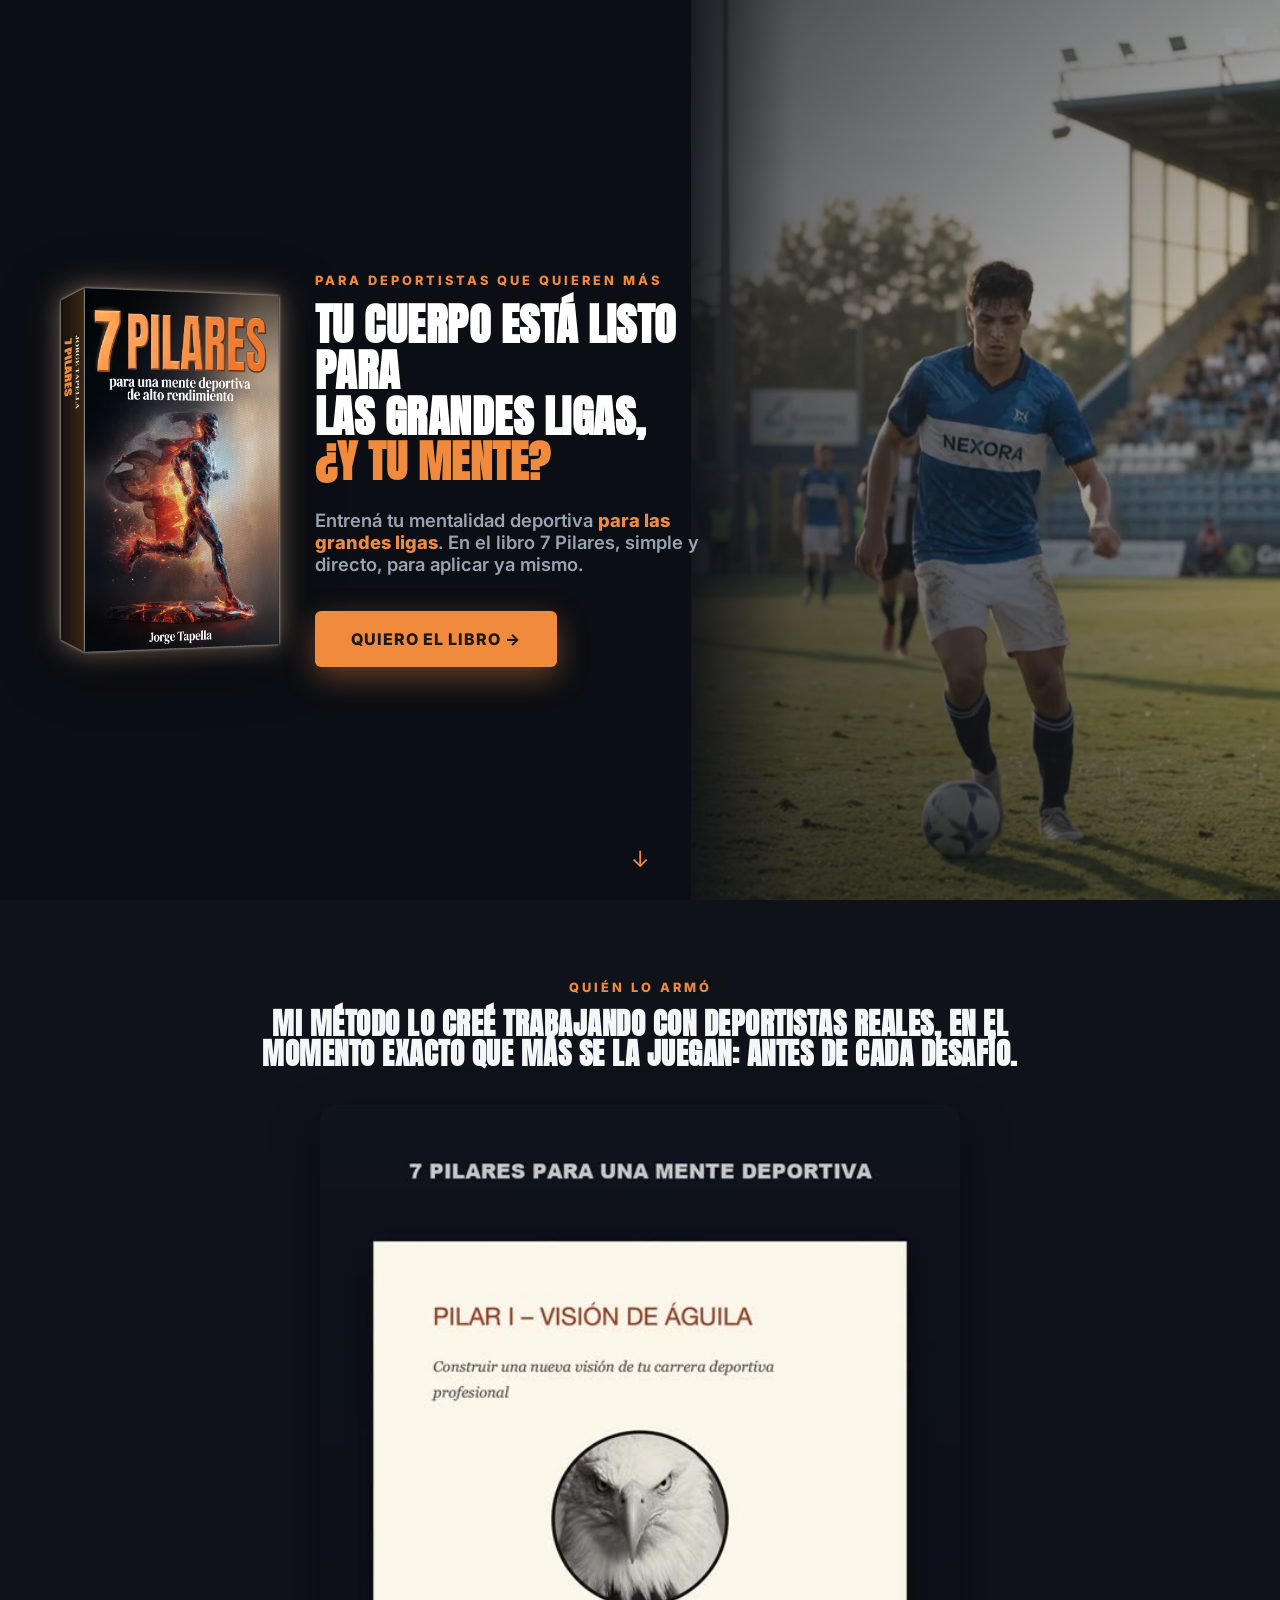
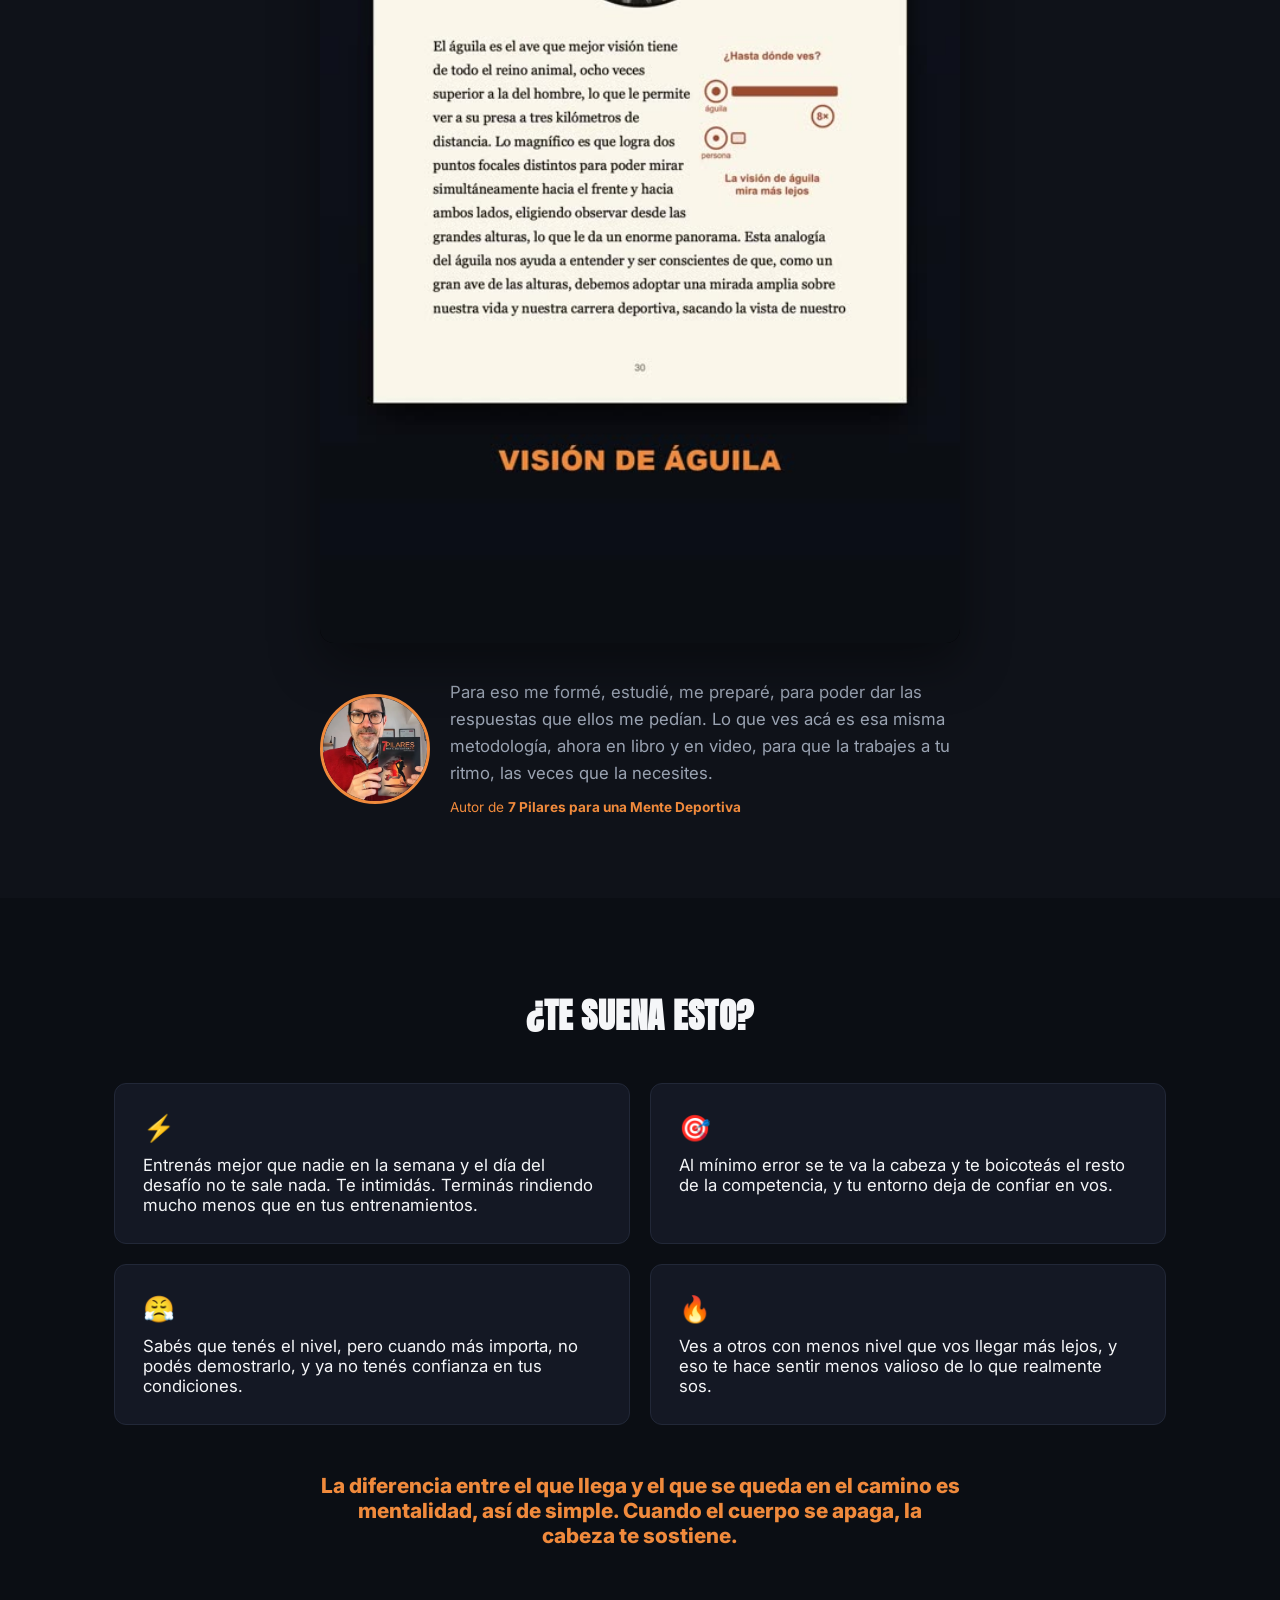
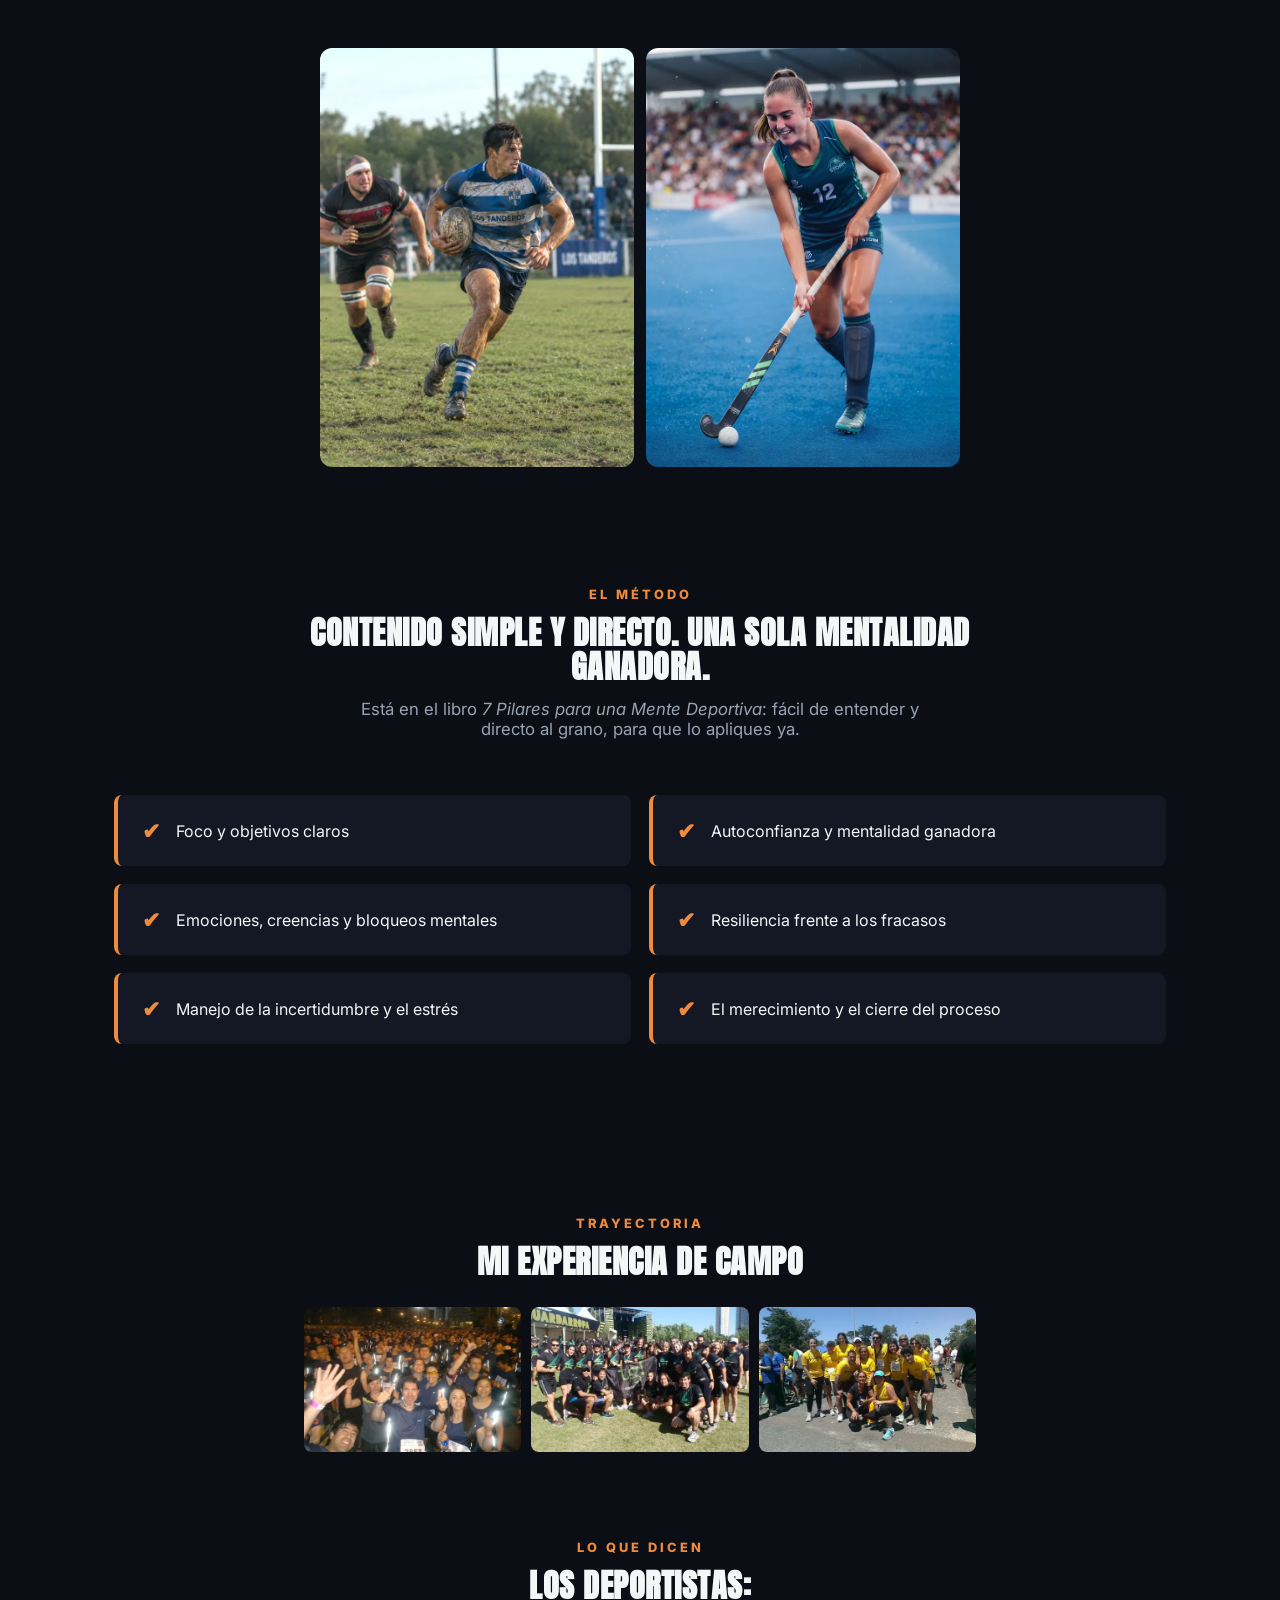
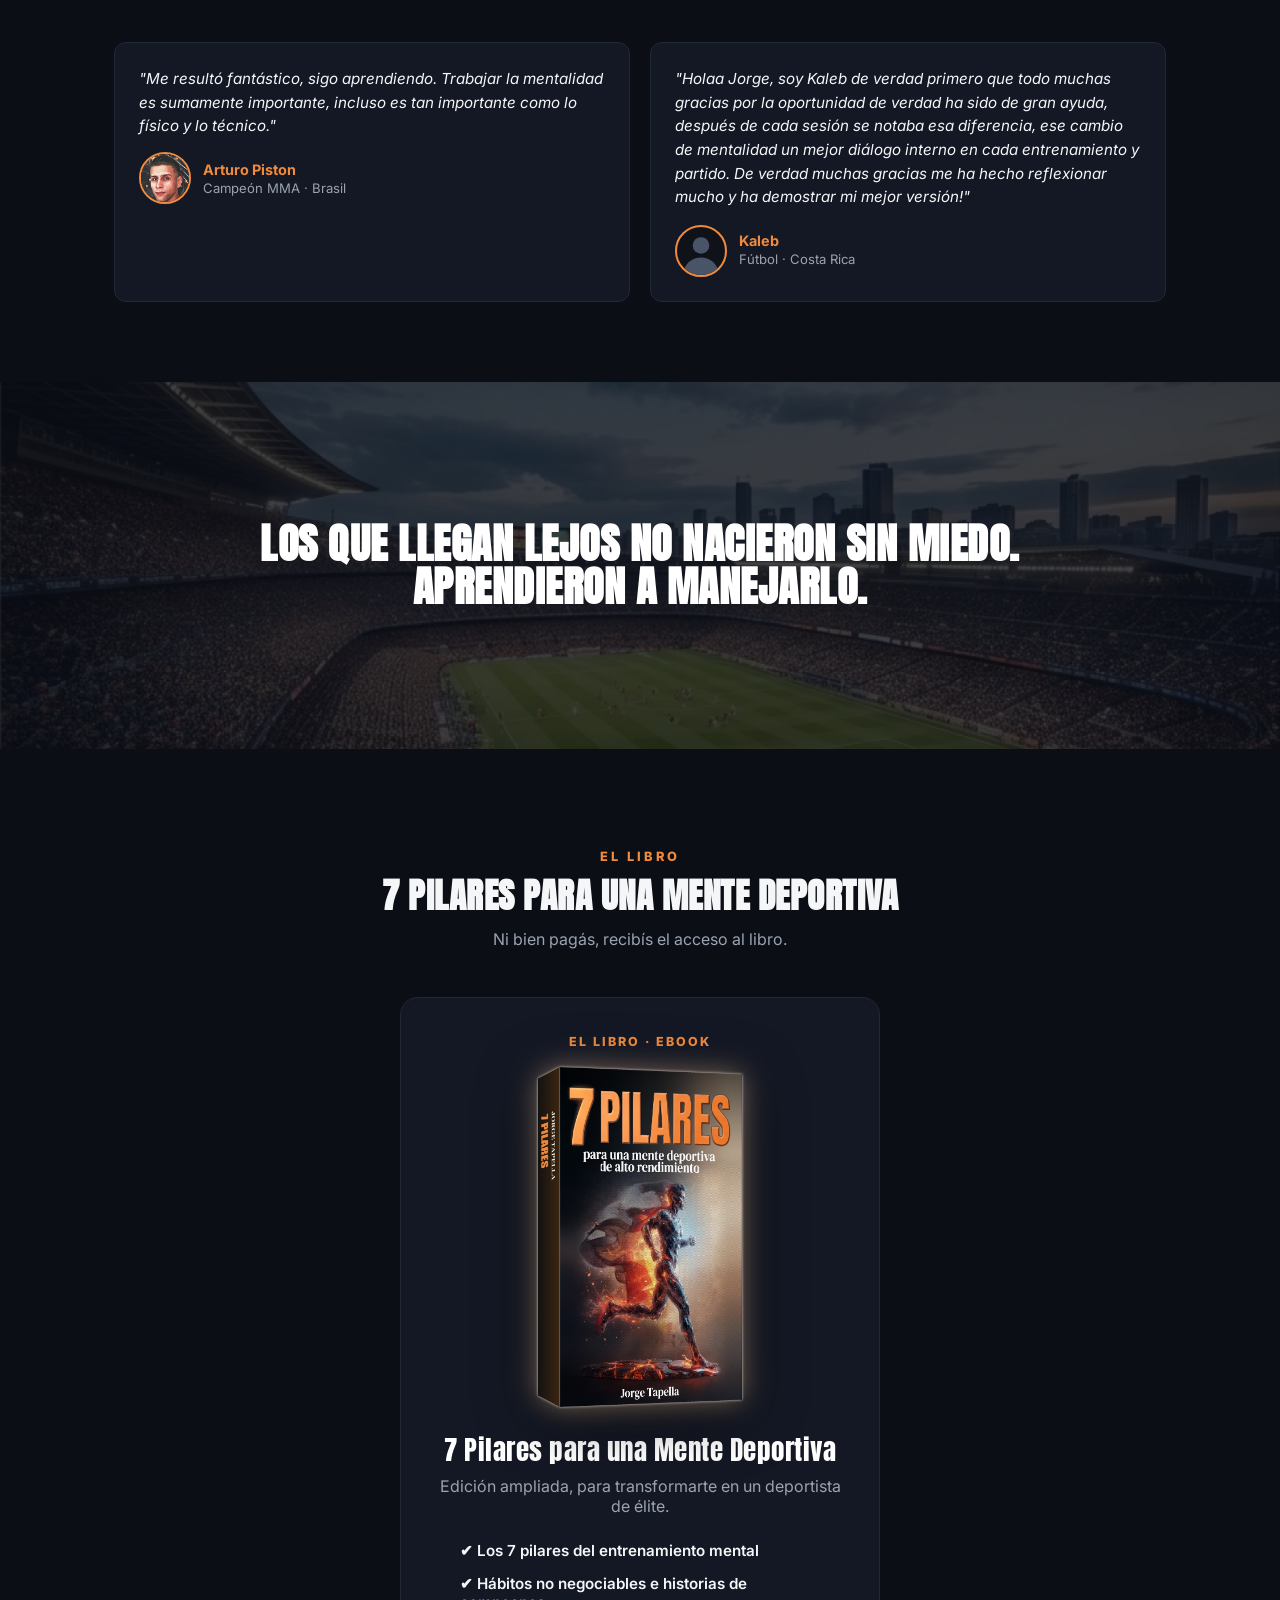
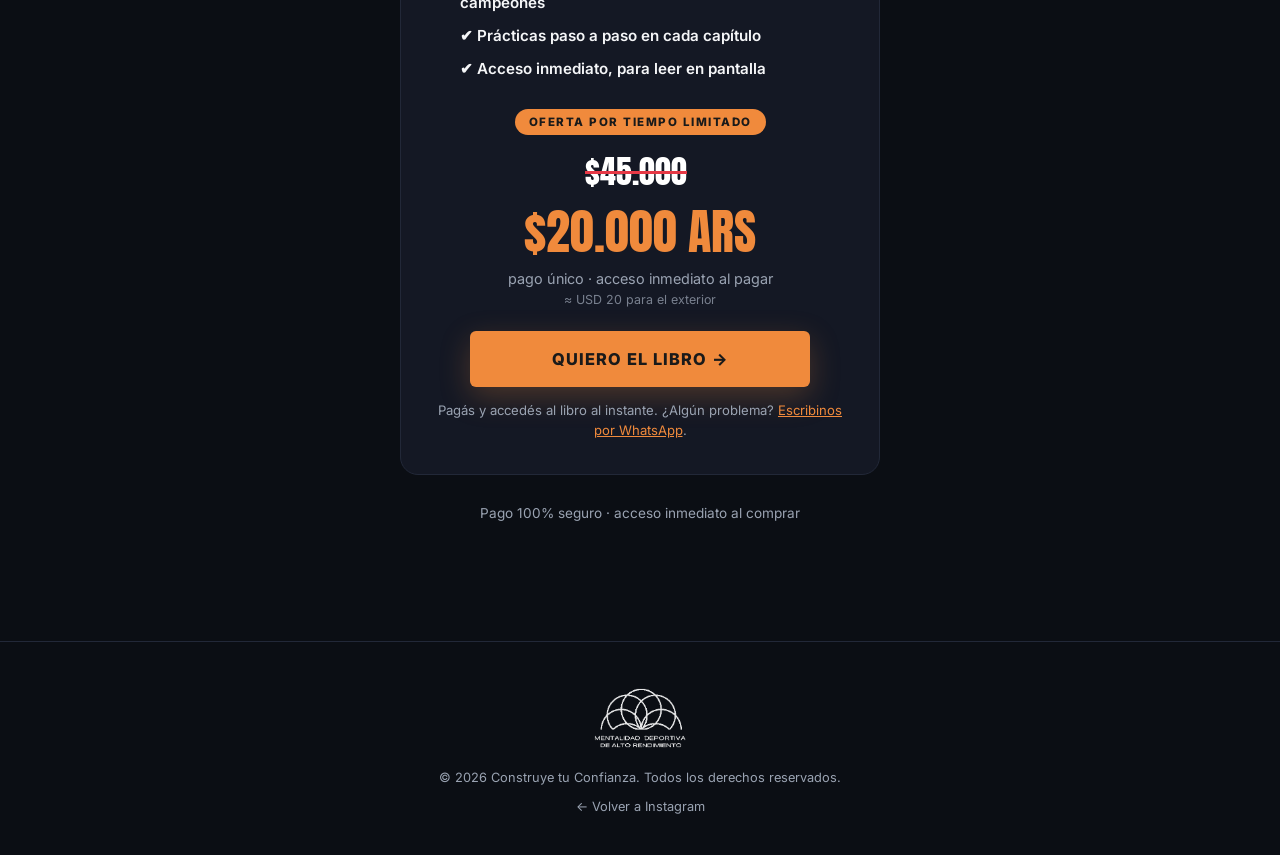
==== commit bb1e970a: "Video de hojas con el libro nuevo (estilo naranja, fotos de deportistas) Co-Authored-By: Claude Sonn" ====
--- a/social.html
+++ b/social.html
@@ -58,8 +58,8 @@
       <h2 class="center">Mi método lo creé trabajando con deportistas reales, en el momento exacto que más se la juegan: antes de cada desafío.</h2>
     </div>
     <div class="authority-video-wrap">
-      <video class="authority-video" id="authorityVideo" poster="assets/img/video-libro-poster.jpg?v=6" muted loop autoplay playsinline preload="auto">
-        <source src="assets/video/video-libro.mp4?v=6" type="video/mp4">
+      <video class="authority-video" id="authorityVideo" poster="assets/img/video-libro-poster.jpg?v=7" muted loop autoplay playsinline preload="auto">
+        <source src="assets/video/video-libro.mp4?v=7" type="video/mp4">
       </video>
     </div>
     <div class="authority-quote">
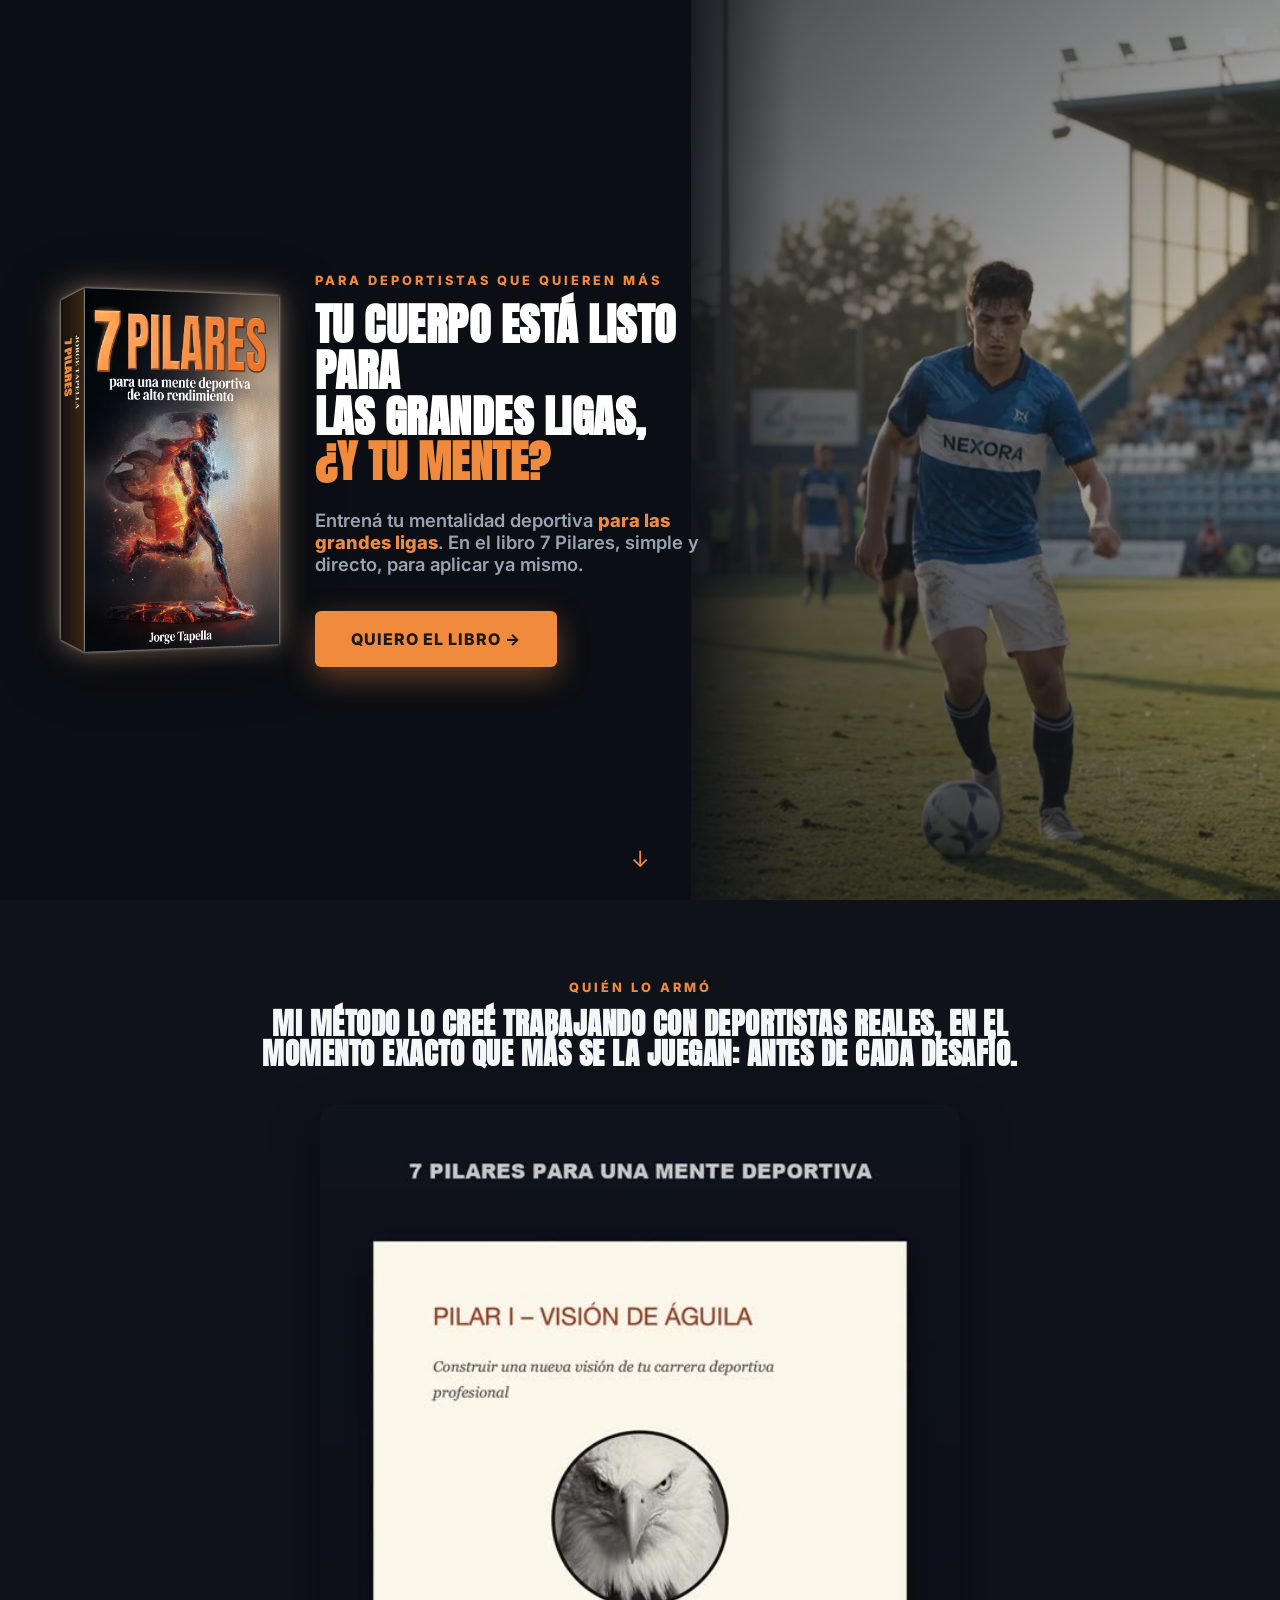
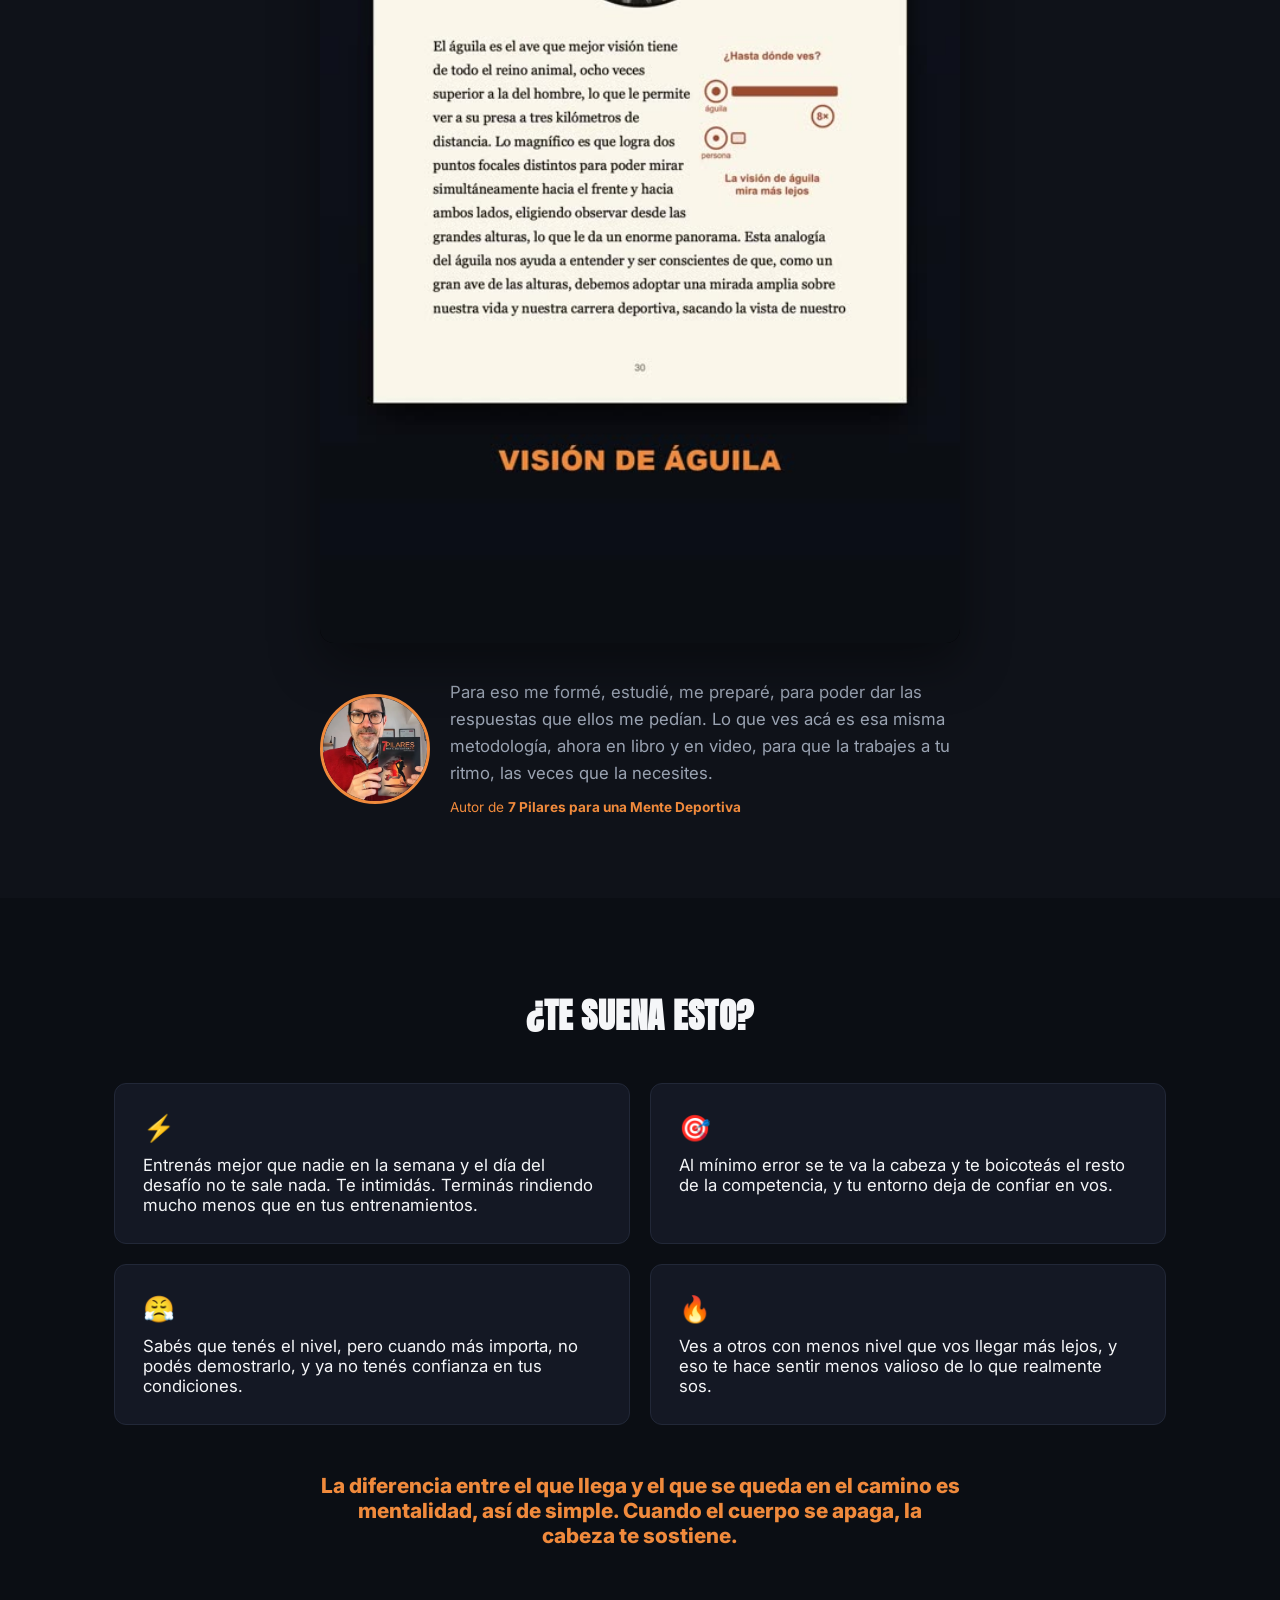
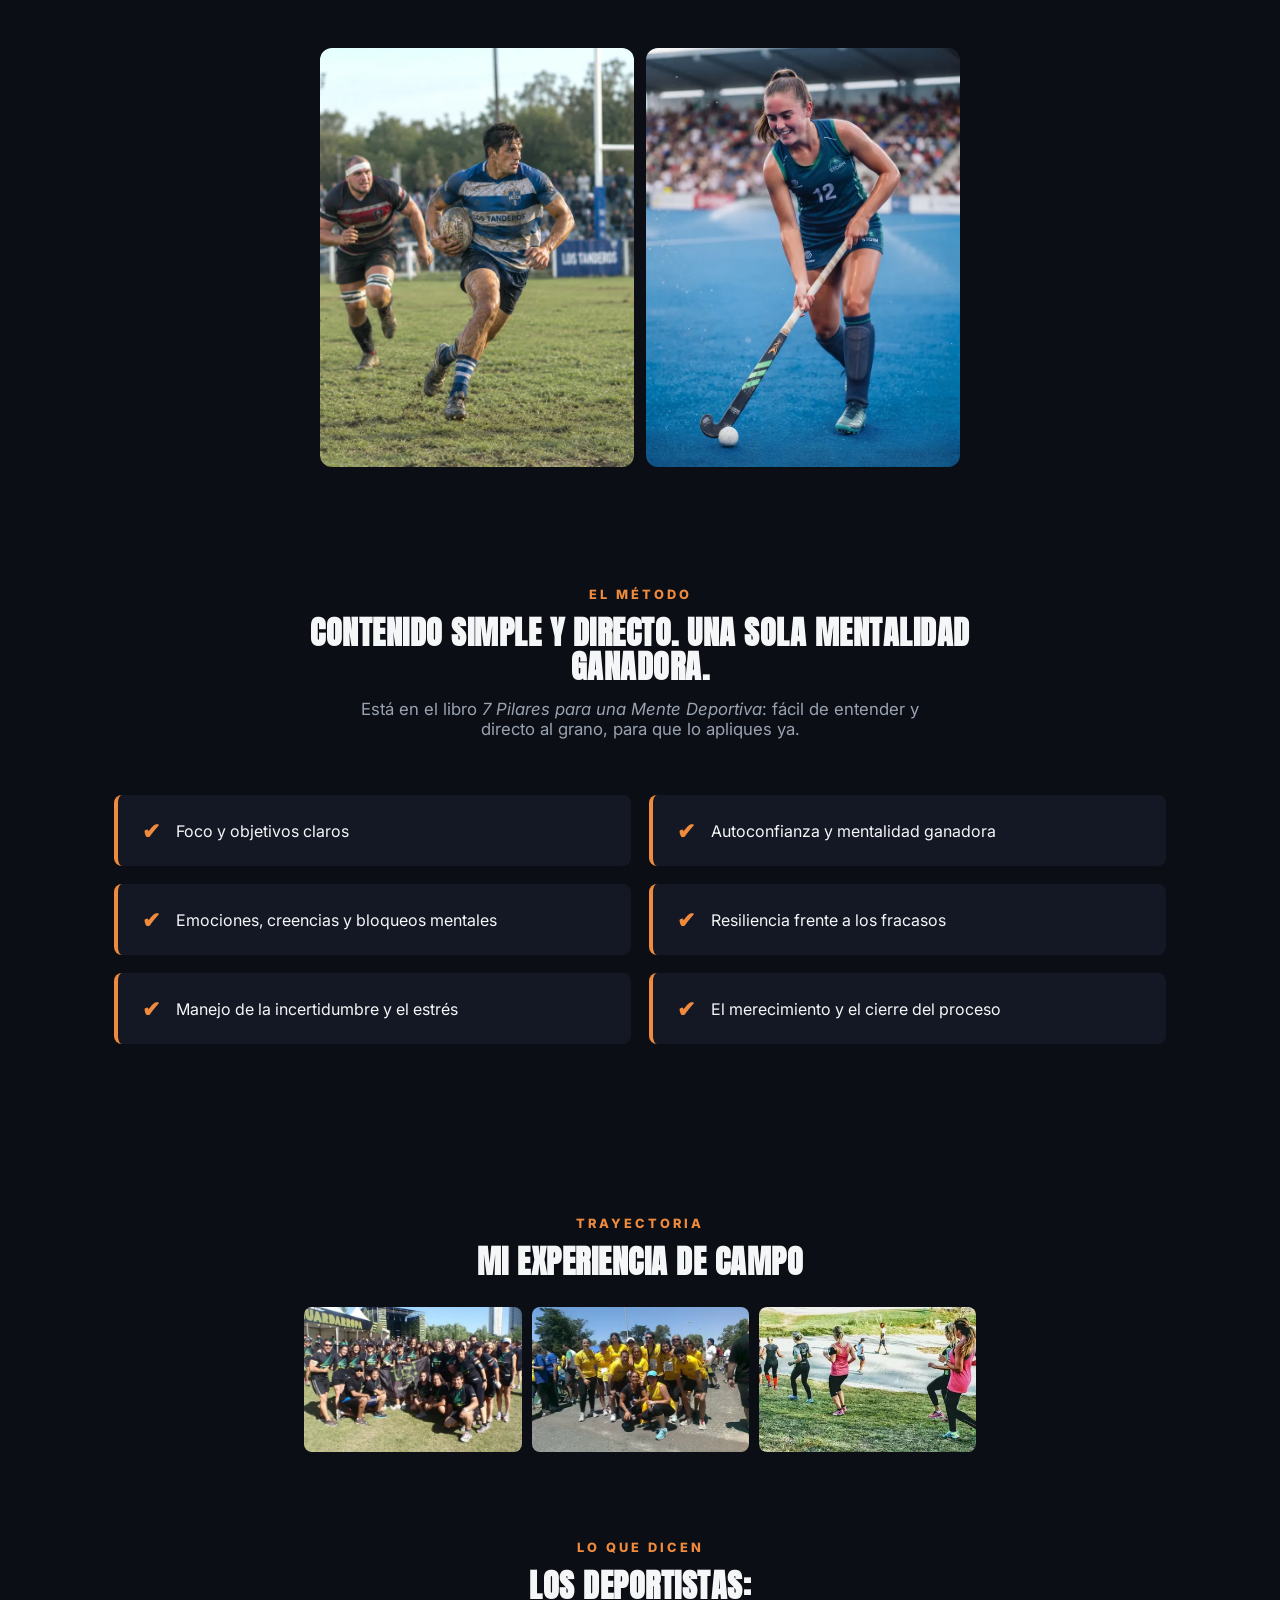
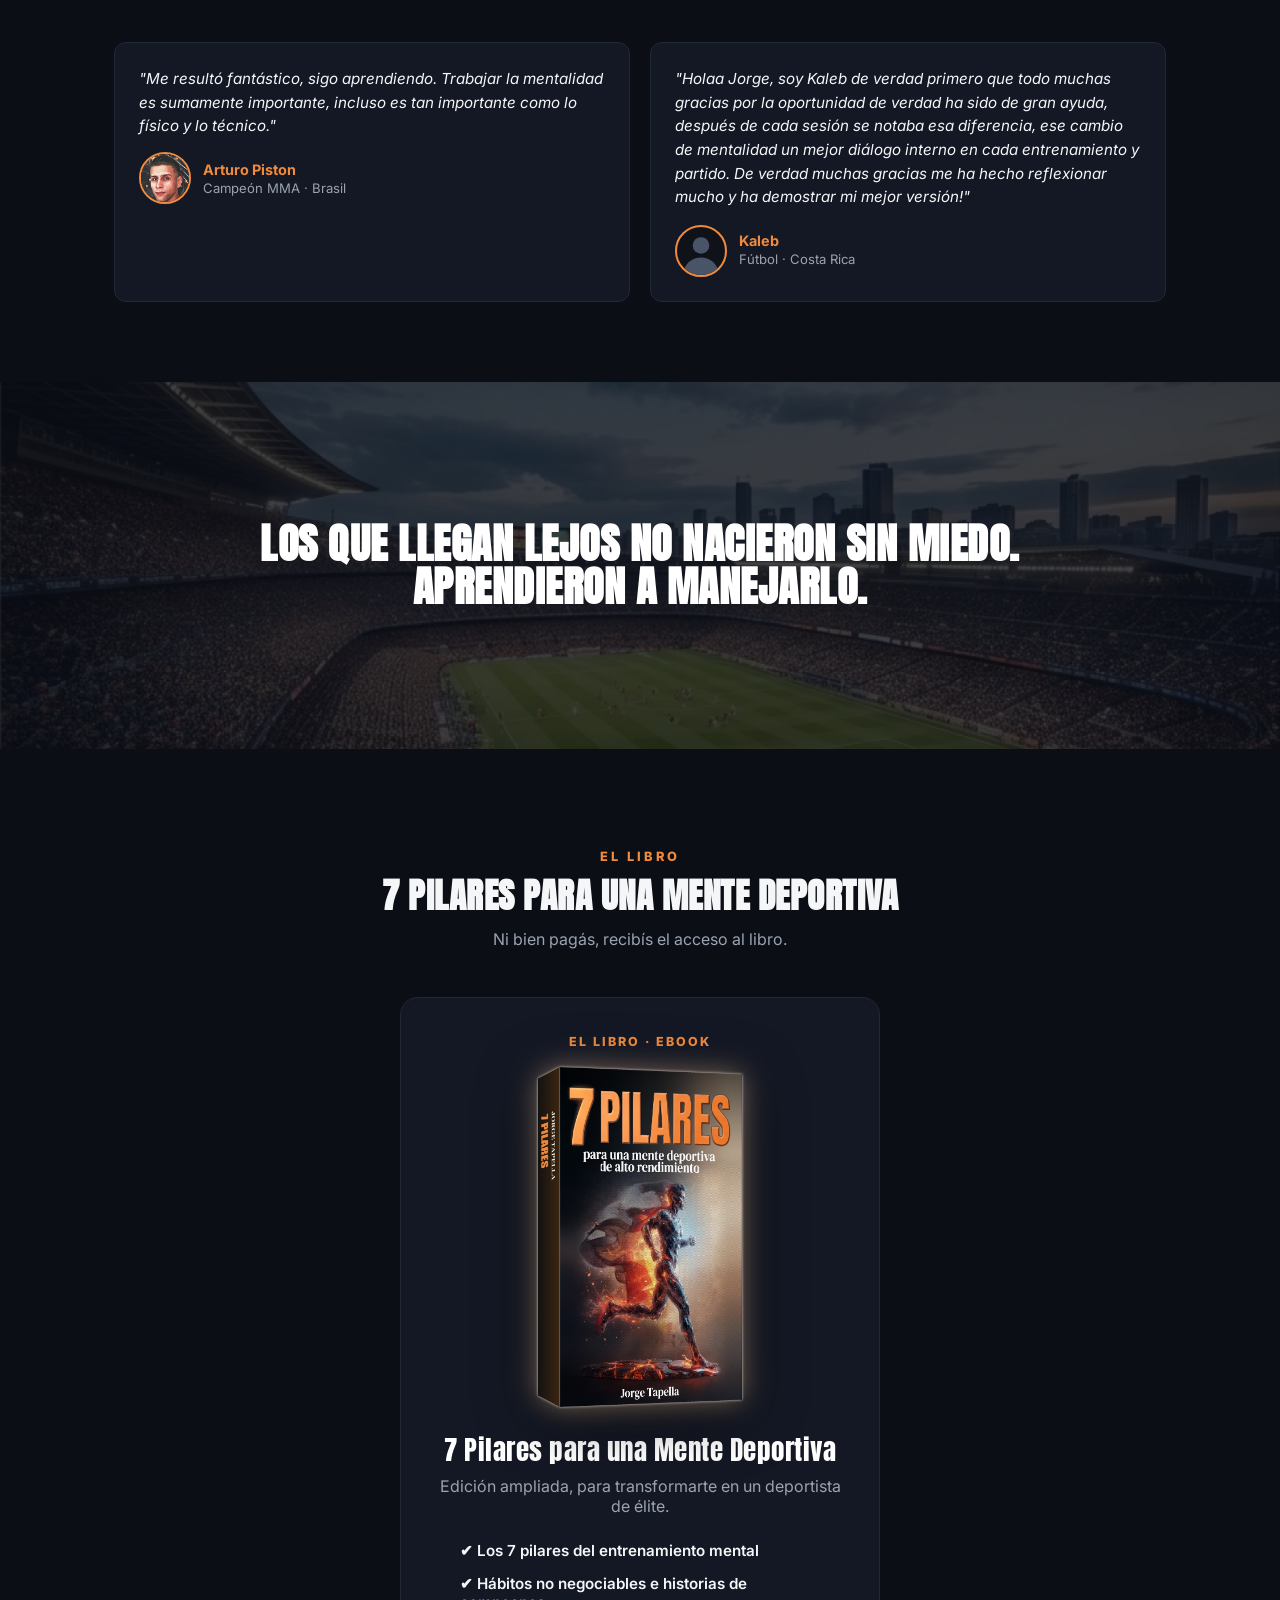
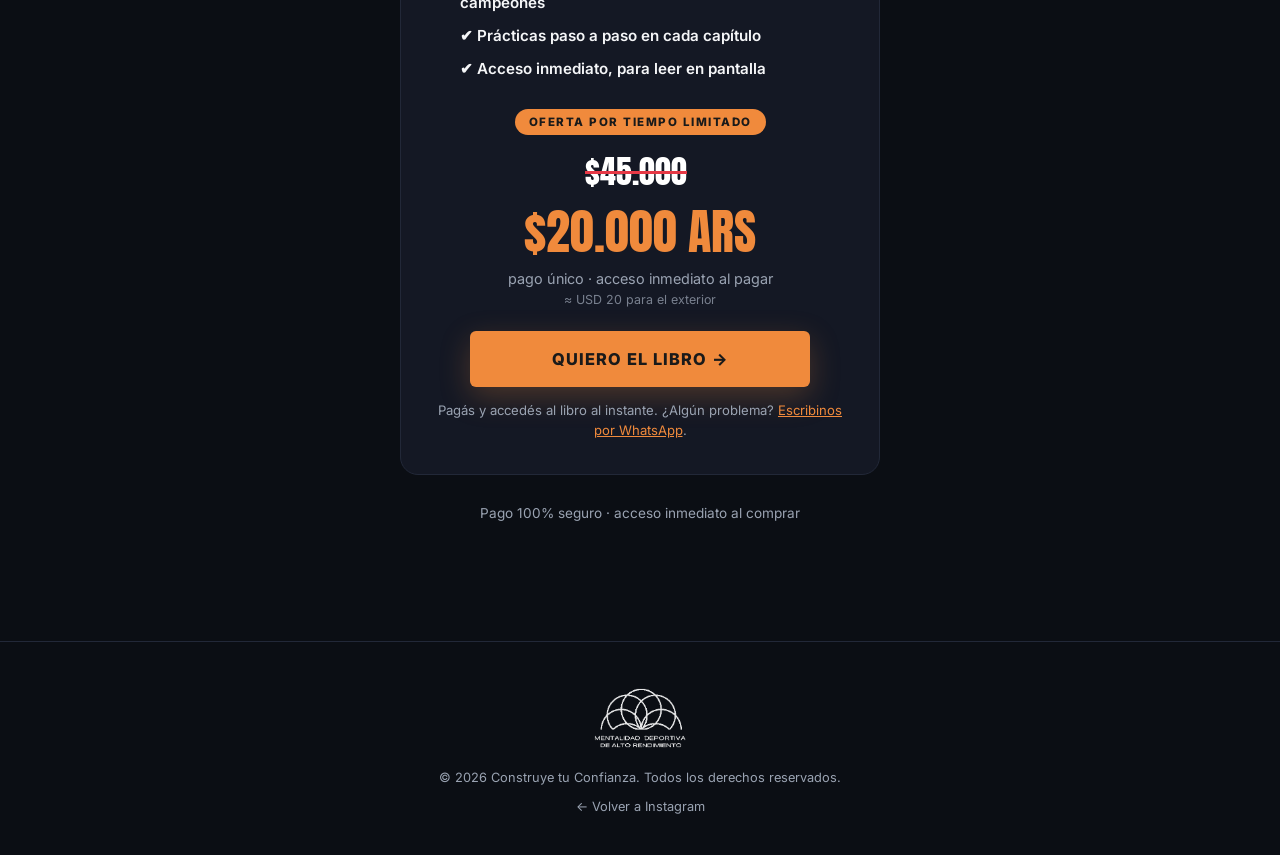
==== commit bcb22af8: "Video del libro: Pilar VI Forjando el desacierto Co-Authored-By: Claude Sonnet 5.5 <noreply@anthropi" ====
--- a/social.html
+++ b/social.html
@@ -59,7 +59,7 @@
     </div>
     <div class="authority-video-wrap">
       <video class="authority-video" id="authorityVideo" poster="assets/img/video-libro-poster.jpg?v=7" muted loop autoplay playsinline preload="auto">
-        <source src="assets/video/video-libro.mp4?v=7" type="video/mp4">
+        <source src="assets/video/video-libro.mp4?v=8" type="video/mp4">
       </video>
     </div>
     <div class="authority-quote">
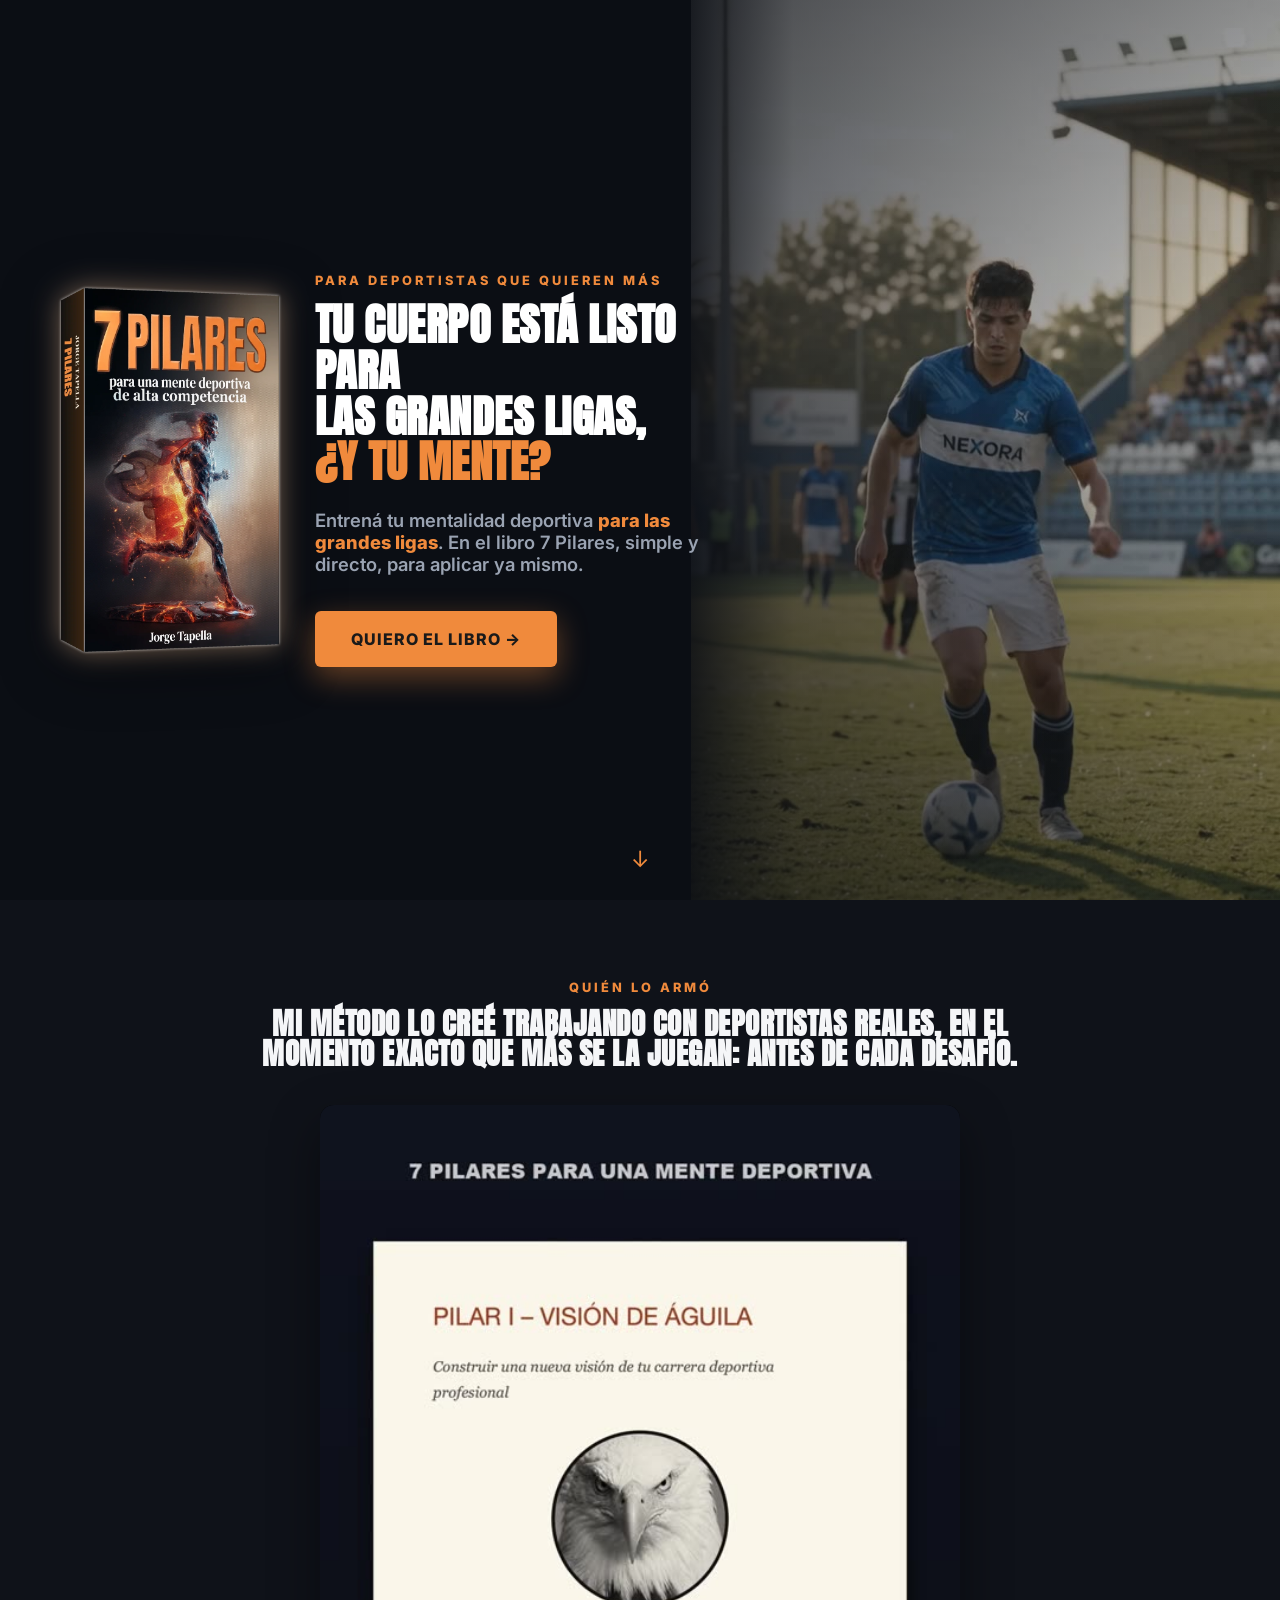
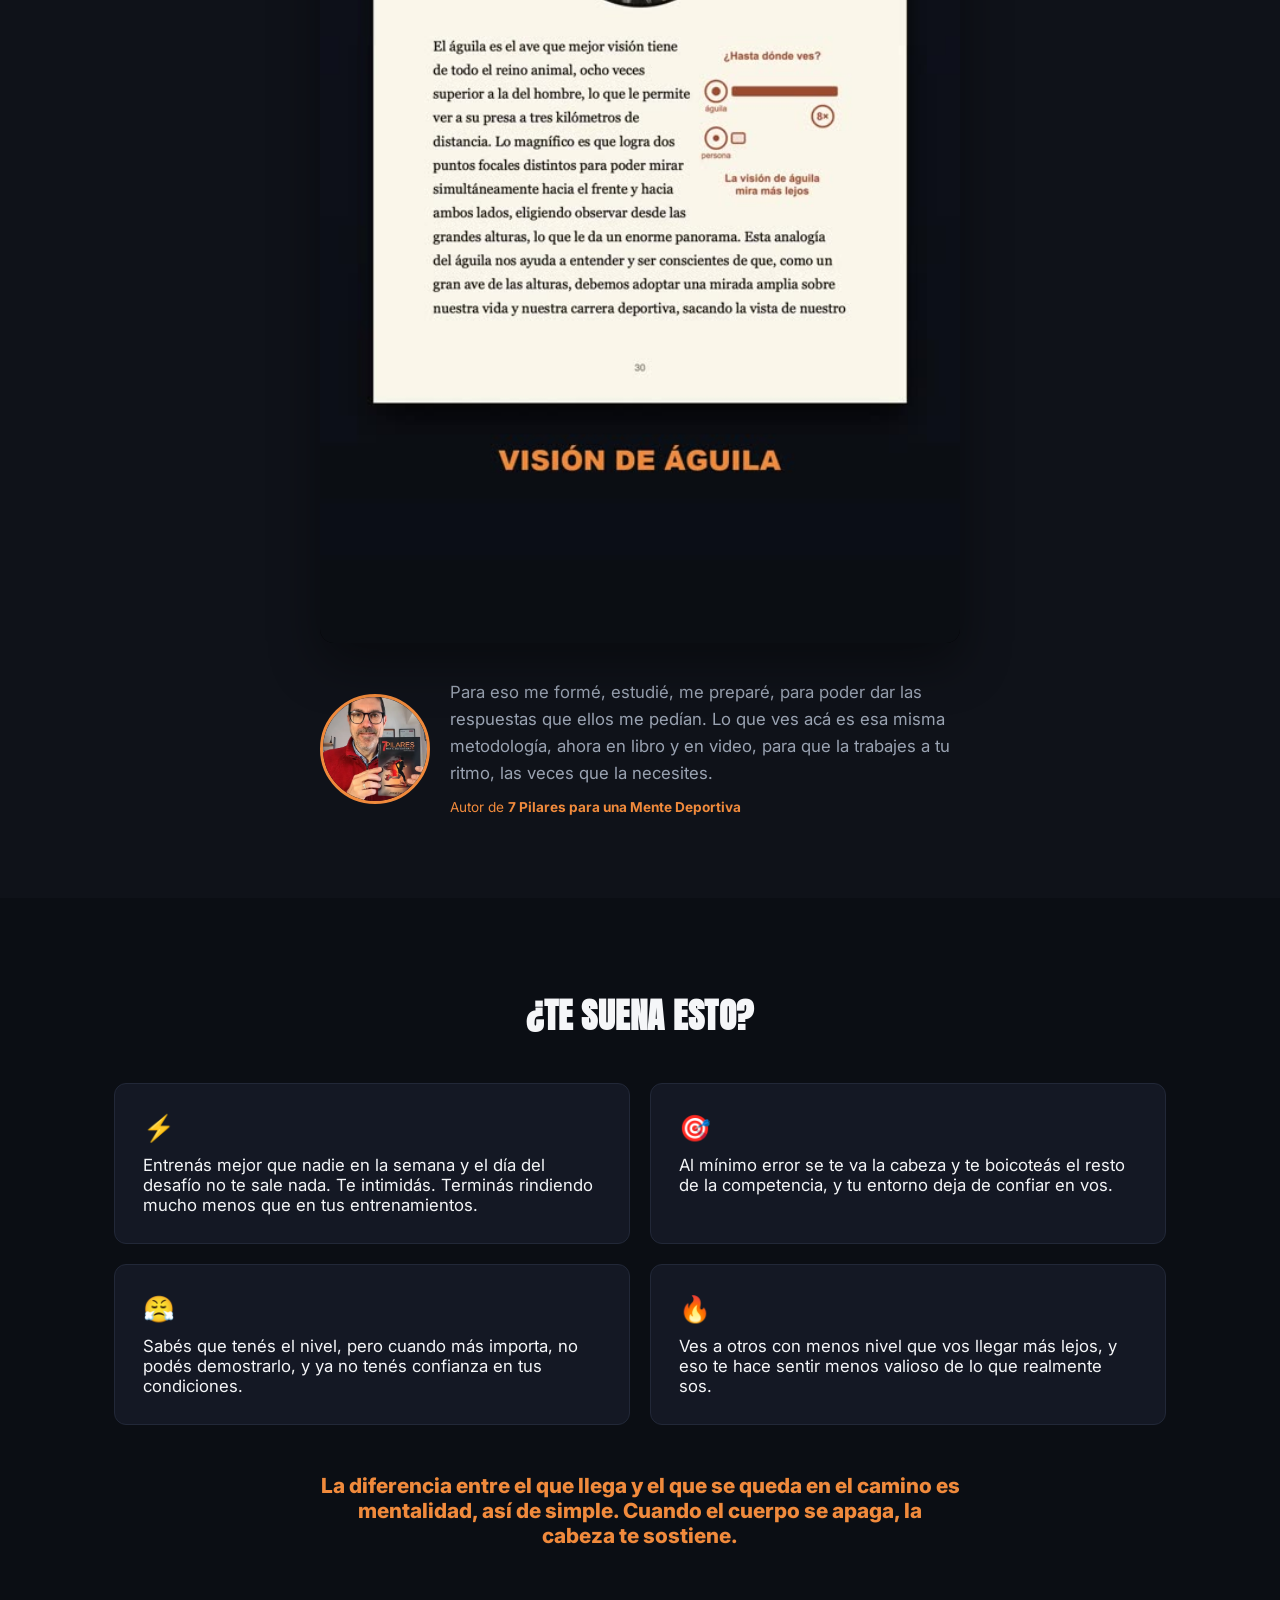
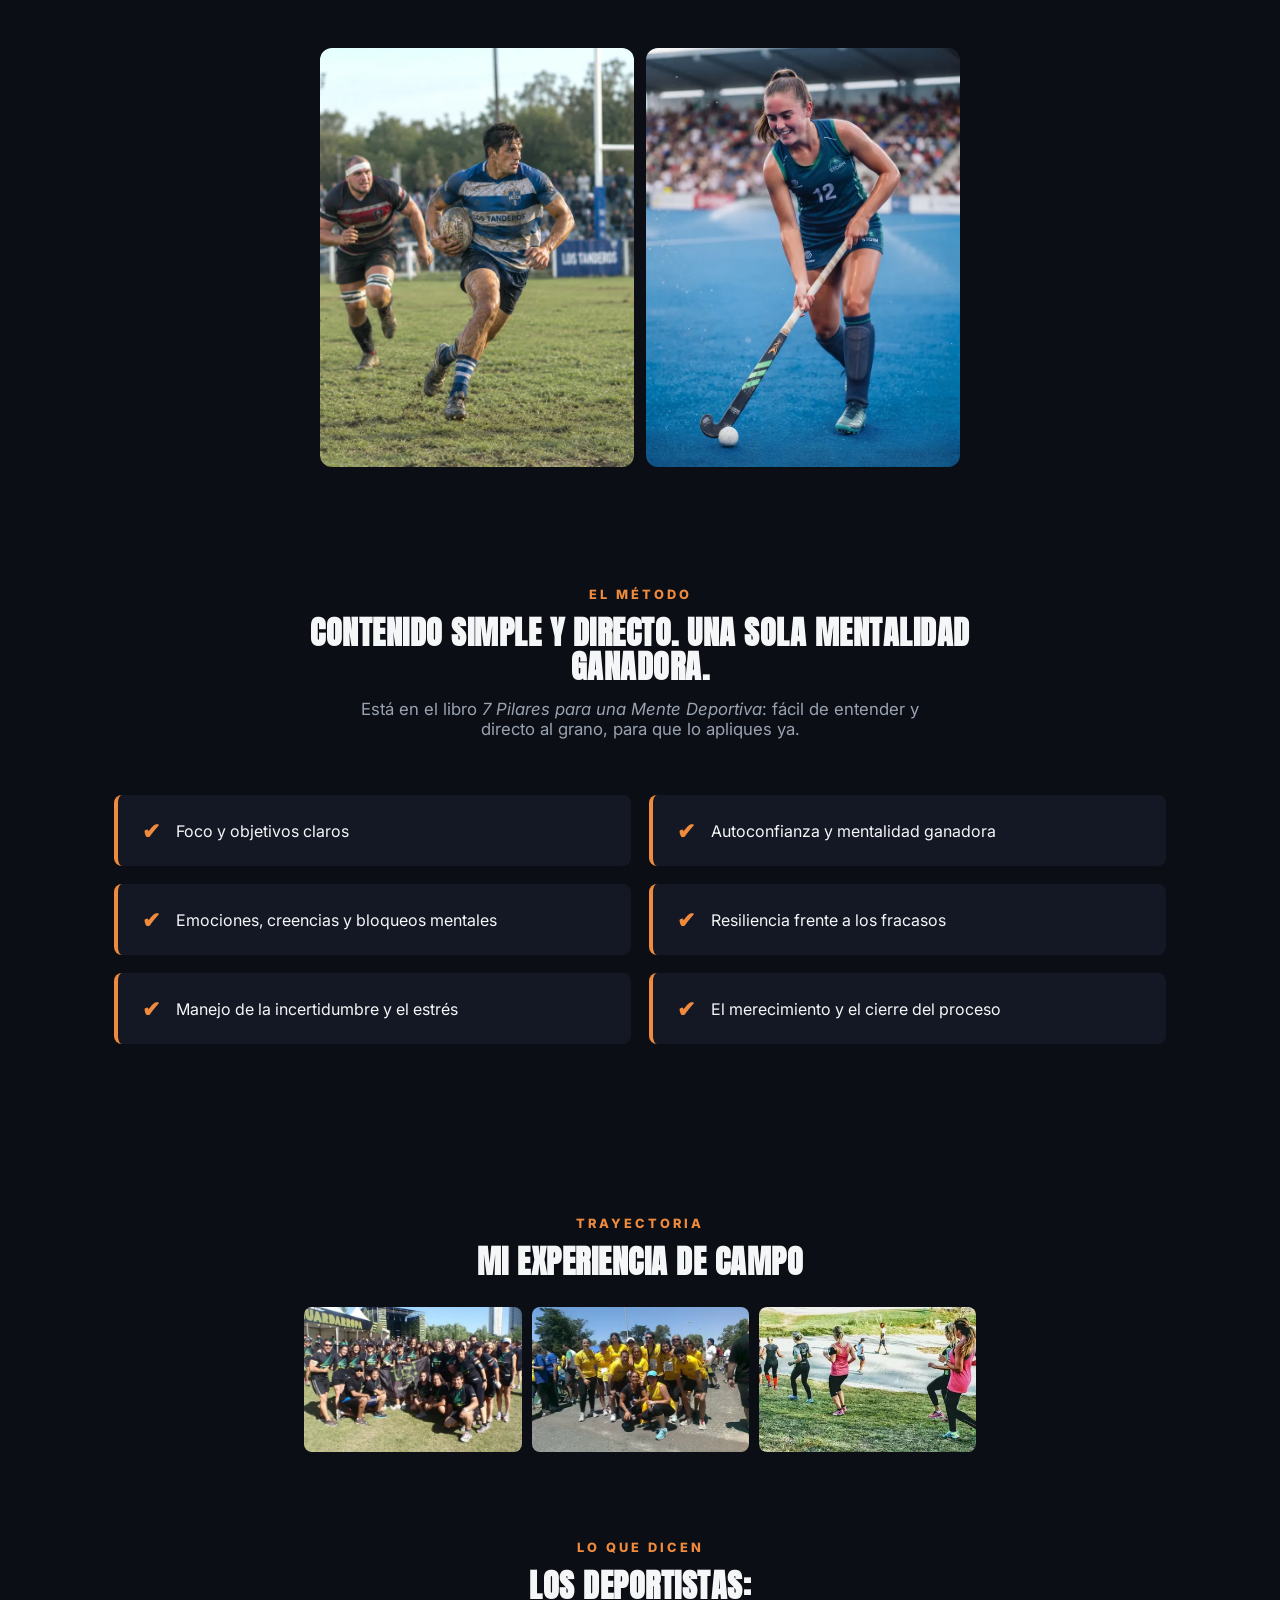
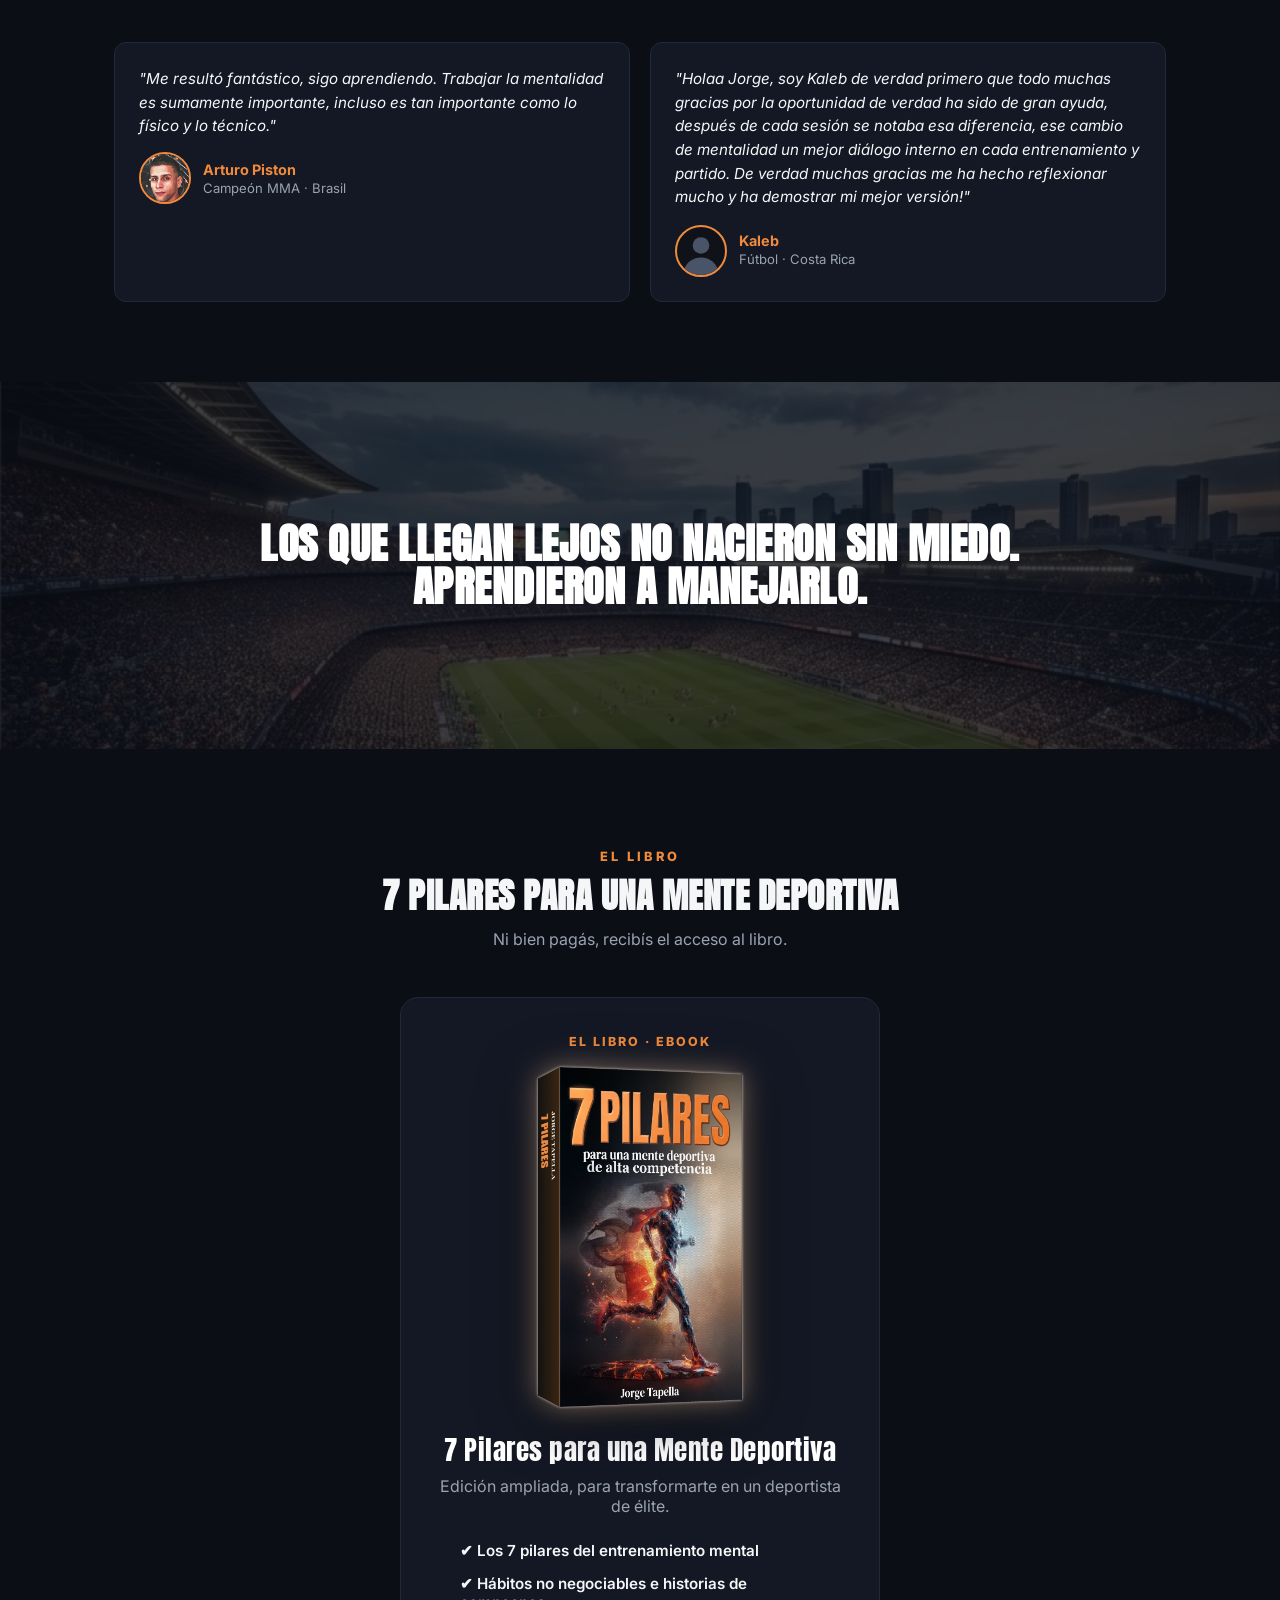
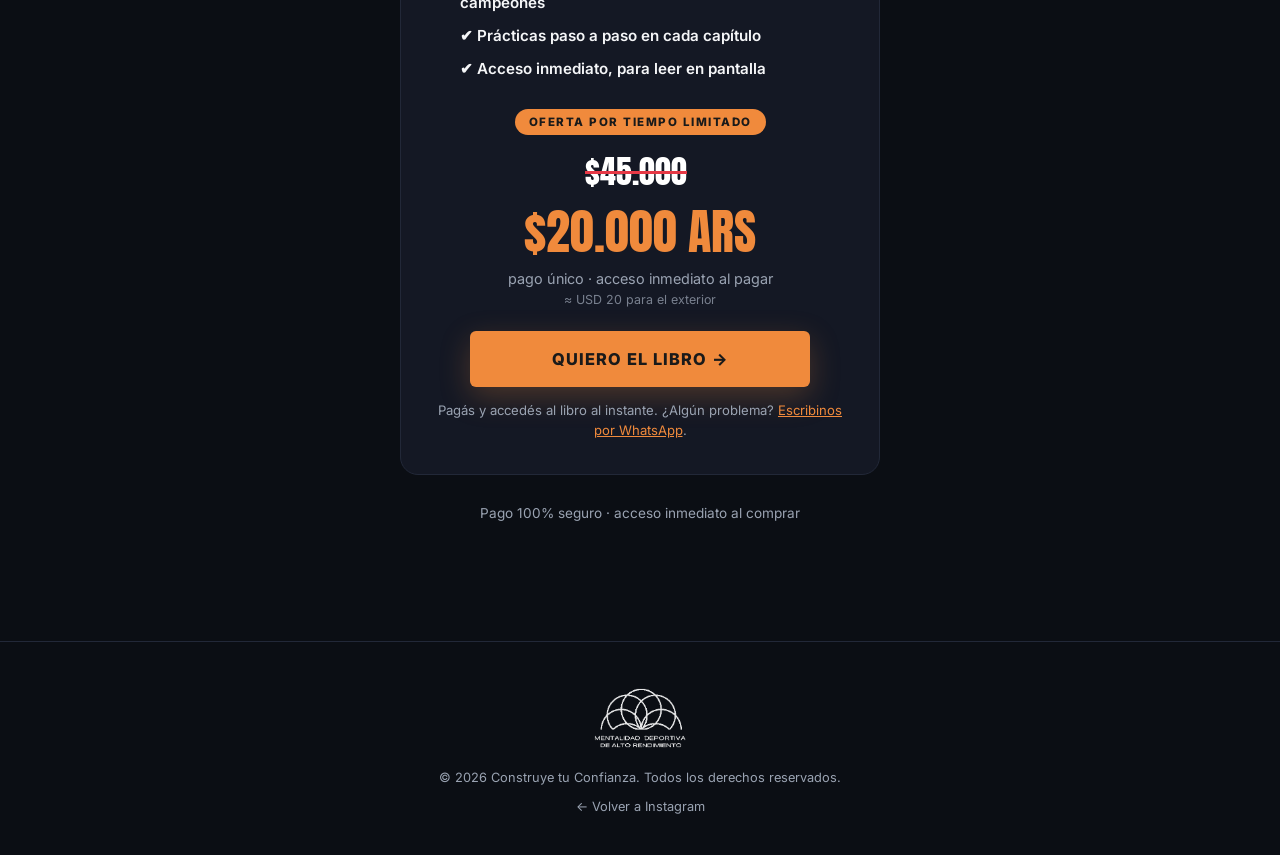
==== commit b019fc71: "Tapa 7 Pilares: subtitulo 'de alta competencia' (libro 3D, pila y alt) Co-Authored-By: Claude Sonnet" ====
--- a/social.html
+++ b/social.html
@@ -39,7 +39,7 @@
   </script>
   <div class="hero-overlay"></div>
   <div class="hero-split">
-    <img class="hero-book" src="assets/img/libro-3d.webp?v=2" alt="Libro 7 Pilares para una Mente Deportiva, de Jorge Tapella" width="357" height="600">
+    <img class="hero-book" src="assets/img/libro-3d.webp?v=3" alt="Libro 7 Pilares para una Mente Deportiva, de Jorge Tapella" width="357" height="600">
   <div class="hero-content">
     <span class="eyebrow">PARA DEPORTISTAS QUE QUIEREN MÁS</span>
     <h1>TU CUERPO ESTÁ LISTO PARA<br>LAS GRANDES LIGAS,<br><span class="highlight">¿Y TU MENTE?</span></h1>
@@ -201,7 +201,7 @@
     <div class="offers-grid one">
       <article class="offer">
         <span class="offer-tag">EL LIBRO · EBOOK</span>
-        <div class="offer-media"><img src="assets/img/libro-3d.webp?v=2" alt="Libro 7 Pilares para una mente deportiva de alto rendimiento, de Jorge Tapella" width="357" height="600" loading="lazy"></div>
+        <div class="offer-media"><img src="assets/img/libro-3d.webp?v=3" alt="Libro 7 Pilares para una mente deportiva de alta competencia, de Jorge Tapella" width="357" height="600" loading="lazy"></div>
         <h3>7 Pilares para una Mente Deportiva</h3>
         <p class="offer-desc">Edición ampliada, para transformarte en un deportista de élite.</p>
         <ul class="offer-list">
